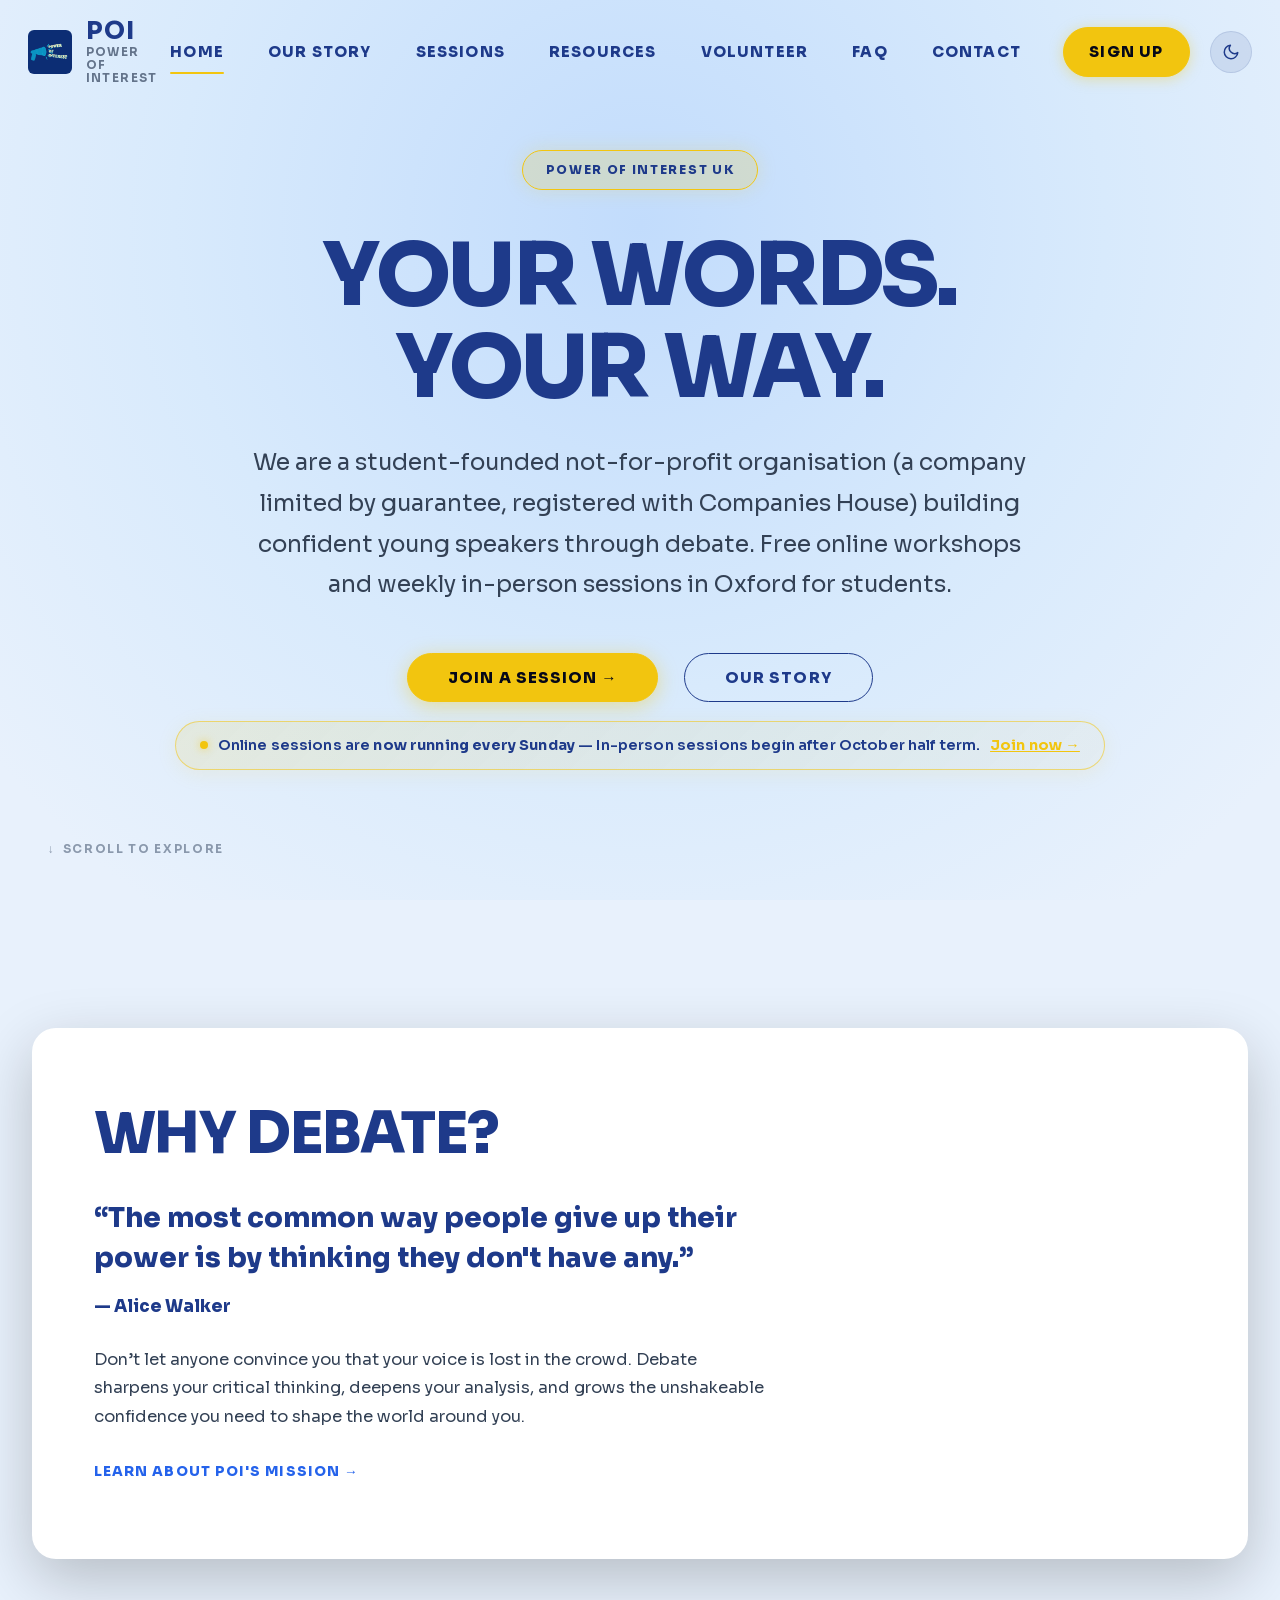
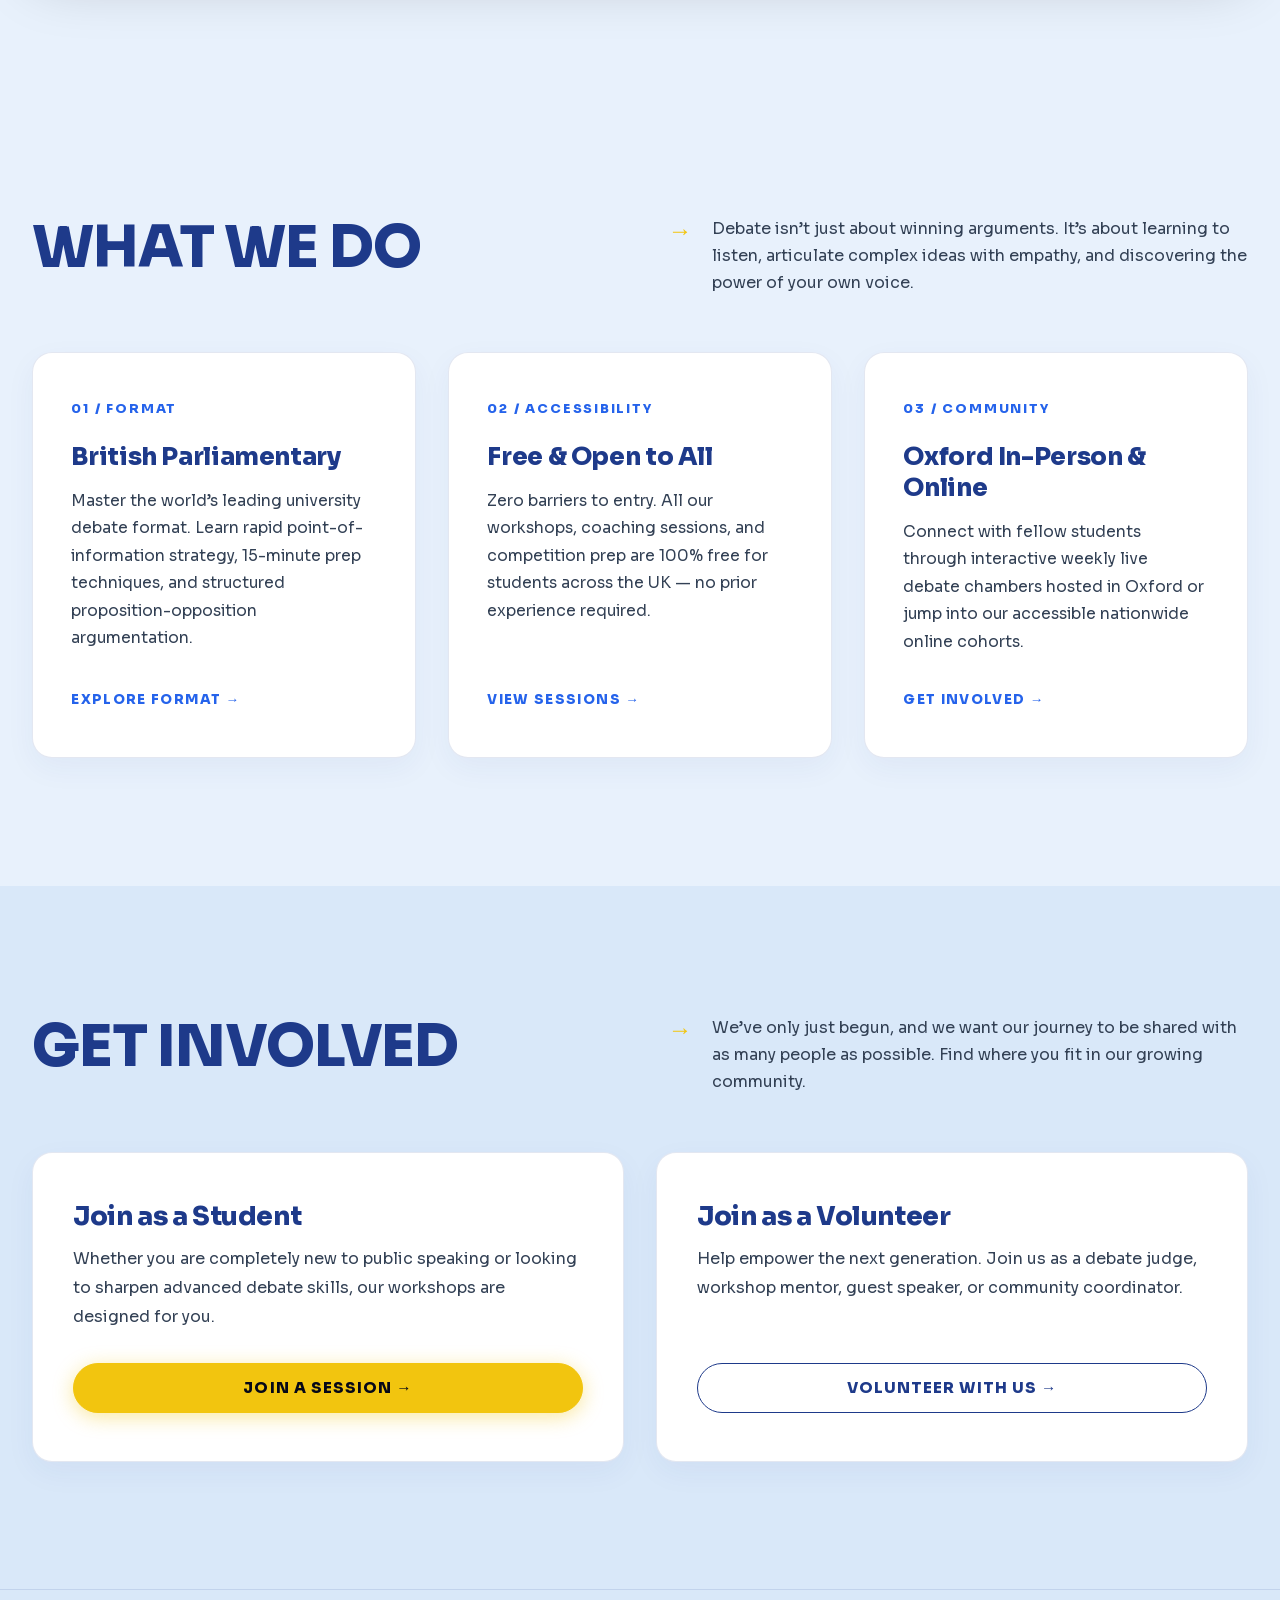
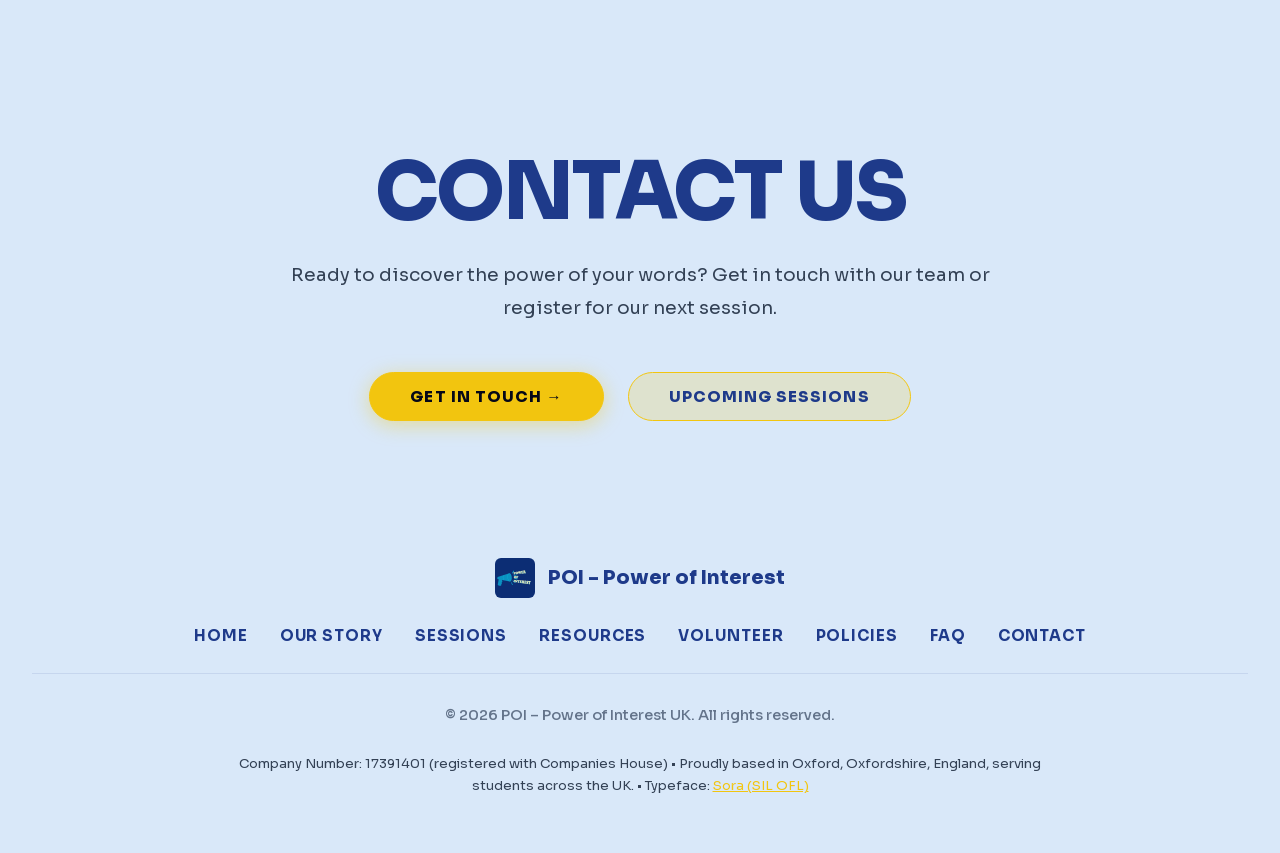
==== index.html @ b4406f90 "Polish resources page layout, add nav links across site, and remove emojis - Add 'Resources' link to" ====
<!DOCTYPE html>
<html lang="en">
<head>
  <meta charset="UTF-8" />
  <meta name="viewport" content="width=device-width, initial-scale=1.0" />
  <title>POI – Power of Interest UK | Free Debate &amp; Public Speaking for Students</title>
  <meta name="description" content="POI (Power of Interest) is a student-founded not-for-profit offering free debate workshops and weekly British Parliamentary sessions in Oxford for secondary school students across the UK." />
  <meta name="keywords" content="POI, POI UK, Power of Interest, Power of Interest UK, debate UK, youth debate, public speaking UK, Oxford debate, free debate classes, British Parliamentary debate, secondary school debate, student debate club, debate for teenagers, debate Oxford, public speaking for students, debate workshops UK, learn to debate, debate society, oracy skills, debate training, free public speaking, debating for young people" />
  <!-- Open Graph (Facebook, LinkedIn, WhatsApp) -->
  <meta property="og:type" content="website" />
  <meta property="og:site_name" content="POI – Power of Interest UK" />
  <meta property="og:title" content="POI – Free Debate &amp; Public Speaking for Students" />
  <meta property="og:description" content="Student-founded not-for-profit offering free debate workshops and weekly British Parliamentary sessions in Oxford. Open to all UK secondary school students." />
  <meta property="og:url" content="https://poi.org.uk/" />
  <meta property="og:image" content="https://poi.org.uk/logo.jpg" />
  <meta property="og:locale" content="en_GB" />
  <!-- Twitter Card -->
  <meta name="twitter:card" content="summary" />
  <meta name="twitter:title" content="POI – Free Debate &amp; Public Speaking for Students" />
  <meta name="twitter:description" content="Student-founded not-for-profit offering free debate workshops and weekly British Parliamentary sessions in Oxford for secondary school students." />
  <meta name="twitter:image" content="https://poi.org.uk/logo.jpg" />
  <!-- Geo-targeting for local SEO -->
  <meta name="geo.region" content="GB-OXF" />
  <meta name="geo.placename" content="Oxford" />
  <meta name="geo.position" content="51.7520;-1.2577" />
  <meta name="ICBM" content="51.7520, -1.2577" />
  <link rel="preconnect" href="https://fonts.googleapis.com" />
  <link rel="preconnect" href="https://fonts.gstatic.com" crossorigin />
  <link href="https://fonts.googleapis.com/css2?family=Sora:wght@300;400;500;600;700;800;900&amp;display=swap" rel="stylesheet" />
  <link rel="stylesheet" href="styles.css?v=2.1" />
  <link rel="icon" href="logo.jpg" type="image/jpeg" />
  <link rel="canonical" href="https://poi.org.uk/" />
  <!-- Structured Data: Organization -->
  <script type="application/ld+json">
  {
    "@context": "https://schema.org",
    "@type": "Organization",
    "name": "POI – Power of Interest UK",
    "alternateName": ["POI", "Power of Interest", "POI UK", "Power of Interest UK"],
    "url": "https://poi.org.uk",
    "logo": "https://poi.org.uk/logo.jpg",
    "description": "A student-founded not-for-profit organisation offering free debate and public speaking workshops for secondary school students across the UK, based in Oxford.",
    "foundingDate": "2025",
    "founders": [
      { "@type": "Person", "name": "Maria Fargher" },
      { "@type": "Person", "name": "Alison Zhao" }
    ],
    "address": {
      "@type": "PostalAddress",
      "addressLocality": "Oxford",
      "addressRegion": "Oxfordshire",
      "addressCountry": "GB"
    },
    "areaServed": {
      "@type": "Country",
      "name": "United Kingdom"
    },
    "contactPoint": {
      "@type": "ContactPoint",
      "email": "contact@poi.org.uk",
      "contactType": "customer service"
    },
    "sameAs": [
      "https://www.linkedin.com/company/poi-power-of-interest/",
      "https://www.instagram.com/power_of_interest"
    ]
  }
  </script>
  <!-- Structured Data: WebSite -->
  <script type="application/ld+json">
  {
    "@context": "https://schema.org",
    "@type": "WebSite",
    "name": "POI – Power of Interest UK",
    "url": "https://poi.org.uk"
  }
  </script>
  <!-- Structured Data: BreadcrumbList -->
  <script type="application/ld+json">
  {
    "@context": "https://schema.org",
    "@type": "BreadcrumbList",
    "itemListElement": [
      { "@type": "ListItem", "position": 1, "name": "Home", "item": "https://poi.org.uk/" }
    ]
  }
  </script>
</head>
<body>

  <!-- ===== HEADER ===== -->
  <header class="site-header">
    <div class="header-inner">
      <a href="index.html" class="header-brand">
        <img src="logo.jpg" alt="POI Logo" class="header-logo" />
        <div class="header-brand-text">
          <span class="brand-title">POI</span>
          <span class="brand-sub">Power of Interest</span>
        </div>
      </a>
      <nav class="nav" role="navigation" aria-label="Main navigation">
        <a href="index.html" class="active">Home</a>
        <a href="about.html">Our Story</a>
        <a href="sessions.html">Sessions</a>
        <a href="resources.html">Resources</a>
        <a href="volunteering.html">Volunteer</a>
        <a href="faq.html">FAQ</a>
        <a href="contact.html">Contact</a>
        <a href="sessions.html" class="nav-cta">Sign Up</a>
      </nav>
      <button class="hamburger" id="hamburger" aria-label="Toggle menu" aria-expanded="false">
        <span></span><span></span><span></span>
      </button>
    </div>
    <nav class="mobile-nav" id="mobile-nav" aria-label="Mobile navigation">
      <a href="index.html" class="active">Home</a>
      <a href="about.html">Our Story</a>
      <a href="sessions.html">Sessions</a>
      <a href="resources.html">Resources</a>
      <a href="volunteering.html">Volunteer</a>
      <a href="faq.html">FAQ</a>
      <a href="contact.html">Contact</a>
      <a href="sessions.html" class="btn btn-primary" style="margin-top: 1rem;">Sign Up &rarr;</a>
    </nav>
  </header>

  <!-- ===== HERO SECTION (Text-only Digital Panda Style) ===== -->
  <section class="hero">
    <div class="hero-content reveal">
      <span class="hero-tag">Power of Interest UK</span>
      <h1>Your Words.<br>Your Way.</h1>
      <p class="hero-subtitle">
        We are a student-founded not-for-profit organisation (a company limited by guarantee, registered with Companies House) building confident young speakers through debate. Free online workshops and weekly in-person sessions in Oxford for students.
      </p>
      <div class="hero-cta-row">
        <a href="sessions.html" class="btn btn-primary">Join a Session &rarr;</a>
        <a href="about.html" class="btn btn-outline">Our Story</a>
      </div>
      <!-- ===== ANNOUNCEMENT CALLOUT ===== -->
      <div class="hero-announcement">
        <span class="announcement-dot"></span>
        <span>Online sessions are <strong>now running every Sunday</strong> &mdash; In-person sessions begin after October half term.</span>
        <a href="sessions.html">Join now &rarr;</a>
      </div>
    </div>
    <div class="hero-scroll-hint">
      <span>&darr;</span> Scroll to explore
    </div>
  </section>

  <!-- ===== QUOTE / MISSION SECTION (Light Card on Dark BG) ===== -->
  <section class="section">
    <div class="container">
      <div class="card-light-container reveal">
        <div class="card-light-split">
          <h2>Why Debate?</h2>
          <div class="card-light-content">
            <div class="quote-highlight">
              &ldquo;The most common way people give up their power is by thinking they don't have any.&rdquo;
            </div>
            <div class="quote-author">
              &mdash; Alice Walker
            </div>
            <p>
              Don&rsquo;t let anyone convince you that your voice is lost in the crowd. Debate sharpens your critical thinking, deepens your analysis, and grows the unshakeable confidence you need to shape the world around you.
            </p>
            <a href="about.html" class="card-light-link">LEARN ABOUT POI'S MISSION &rarr;</a>
          </div>
        </div>
      </div>
    </div>
  </section>

  <!-- ===== WHAT WE DO SECTION (Services/Pillars) ===== -->
  <section class="section">
    <div class="container">
      <div class="section-header-split reveal">
        <h2>What We Do</h2>
        <div class="section-header-desc">
          <span class="arrow">&rarr;</span>
          <p>
            Debate isn’t just about winning arguments. It’s about learning to listen, articulate complex ideas with empathy, and discovering the power of your own voice.
          </p>
        </div>
      </div>

      <div class="services-grid">
        <!-- Pillar 1 -->
        <div class="service-card reveal reveal-delay-1">
          <div class="service-card-top">
            <span class="service-num">01 / FORMAT</span>
            <h3>British Parliamentary</h3>
            <p>
              Master the world’s leading university debate format. Learn rapid point-of-information strategy, 15-minute prep techniques, and structured proposition-opposition argumentation.
            </p>
          </div>
          <a href="faq.html#bp-debate" class="btn-link">EXPLORE FORMAT &rarr;</a>
        </div>

        <!-- Pillar 2 -->
        <div class="service-card reveal reveal-delay-2">
          <div class="service-card-top">
            <span class="service-num">02 / ACCESSIBILITY</span>
            <h3>Free &amp; Open to All</h3>
            <p>
              Zero barriers to entry. All our workshops, coaching sessions, and competition prep are 100% free for students across the UK &mdash; no prior experience required.
            </p>
          </div>
          <a href="sessions.html" class="btn-link">VIEW SESSIONS &rarr;</a>
        </div>

        <!-- Pillar 3 -->
        <div class="service-card reveal reveal-delay-3">
          <div class="service-card-top">
            <span class="service-num">03 / COMMUNITY</span>
            <h3>Oxford In-Person &amp; Online</h3>
            <p>
              Connect with fellow students through interactive weekly live debate chambers hosted in Oxford or jump into our accessible nationwide online cohorts.
            </p>
          </div>
          <a href="sessions.html" class="btn-link">GET INVOLVED &rarr;</a>
        </div>
      </div>
    </div>
  </section>

  <!-- ===== JOIN US / ACTION CARDS ===== -->
  <section class="section section--alt">
    <div class="container">
      <div class="section-header-split reveal">
        <h2>Get Involved</h2>
        <div class="section-header-desc">
          <span class="arrow">&rarr;</span>
          <p>
            We’ve only just begun, and we want our journey to be shared with as many people as possible. Find where you fit in our growing community.
          </p>
        </div>
      </div>

      <div class="join-section-grid">
        <div class="join-card reveal reveal-delay-1">
          <div>
            <h3>Join as a Student</h3>
            <p>
              Whether you are completely new to public speaking or looking to sharpen advanced debate skills, our workshops are designed for you.
            </p>
          </div>
          <a href="sessions.html" class="btn btn-primary">Join a Session &rarr;</a>
        </div>

        <div class="join-card reveal reveal-delay-2">
          <div>
            <h3>Join as a Volunteer</h3>
            <p>
              Help empower the next generation. Join us as a debate judge, workshop mentor, guest speaker, or community coordinator.
            </p>
          </div>
          <a href="volunteering.html" class="btn btn-outline">Volunteer With Us &rarr;</a>
        </div>
      </div>
    </div>
  </section>

  <!-- ===== FOOTER ===== -->
  <footer class="site-footer">
    <div class="container">
      <div class="footer-cta reveal">
        <h2>Contact Us</h2>
        <p>Ready to discover the power of your words? Get in touch with our team or register for our next session.</p>
        <div class="footer-cta-buttons">
          <a href="contact.html" class="btn btn-primary">Get In Touch &rarr;</a>
          <a href="sessions.html" class="btn btn-outline-yellow">Upcoming Sessions</a>
        </div>
      </div>

      <div class="footer-inner">
        <div class="footer-brand-row">
          <img src="logo.jpg" alt="POI Logo" class="footer-logo" />
          <span class="footer-brand-name">POI &ndash; Power of Interest</span>
        </div>
        <nav class="footer-links" aria-label="Footer navigation">
          <a href="index.html">Home</a>
          <a href="about.html">Our Story</a>
          <a href="sessions.html">Sessions</a>
          <a href="resources.html">Resources</a>
          <a href="volunteering.html">Volunteer</a>
          <a href="policies.html">Policies</a>
          <a href="faq.html">FAQ</a>
          <a href="contact.html">Contact</a>
        </nav>
        <p class="footer-copyright">&copy; 2026 POI &ndash; Power of Interest UK. All rights reserved.</p>
        <p class="footer-meta">Company Number: 17391401 (registered with Companies House) &bull; Proudly based in Oxford, Oxfordshire, England, serving students across the UK. &bull; Typeface: <a href="fonts/LICENSE-Sora.txt" target="_blank" style="color: inherit; text-decoration: underline;">Sora (SIL OFL)</a></p>
      </div>
    </div>
  </footer>

  <script src="main.js"></script>
</body>
</html>
---- styles.css ----
/* =====================================================
   POI – Power of Interest UK | Global Stylesheet
   Design System: Inspired by The Digital Panda (Modern, Sleek, Fluid Dark Experience)
   ===================================================== */

@import url('https://fonts.googleapis.com/css2?family=Sora:wght@300;400;500;600;700;800;900&display=swap');

/* Local Sora Font Face */
@font-face {
  font-family: 'Sora';
  src: url('fonts/Sora-Variable.woff2') format('woff2'),
       url('fonts/Sora-Variable.woff') format('woff'),
       url('fonts/Sora-Variable.ttf') format('truetype');
  font-weight: 100 900;
  font-style: normal;
  font-display: swap;
}

@font-face {
  font-family: 'Sora';
  src: url('fonts/Sora-VariableItalic.woff2') format('woff2'),
       url('fonts/Sora-VariableItalic.woff') format('woff'),
       url('fonts/Sora-VariableItalic.ttf') format('truetype');
  font-weight: 100 900;
  font-style: italic;
  font-display: swap;
}

/* ====================================================
   CSS VARIABLES & DESIGN TOKENS (Light & Dark Theme Engine)
   ==================================================== */
:root {
  /* LIGHT MODE (Default) */
  --bg-page:              #E8F1FC;
  --bg-spotlight:         #D0E3FA;
  --bg-card:              #FFFFFF;
  --bg-card-hover:        #F4F9FF;
  --section-alt:          #D9E8F9;
  --section-grey:         #CFE2F8;
  --header-bg-scrolled:   rgba(232, 241, 252, 0.95);
  --header-border:        rgba(30, 58, 138, 0.12);
  --footer-bg:            #D9E8F9;
  --footer-border:        rgba(30, 58, 138, 0.12);

  /* Brand Accent Colors */
  --yellow:               #F2C50F;
  --yellow-light:         #FDE047;
  --yellow-bg:            rgba(242, 197, 15, 0.18);
  --yellow-border:        rgba(242, 197, 15, 0.55);

  --blue-dark:            #1E3A8A;
  --blue-deep:            #172554;
  --blue:                 #1E40AF;
  --blue-mid:             #2563EB;
  --blue-light:           #3B82F6;
  --blue-bg:              rgba(30, 58, 138, 0.08);
  --blue-border:          rgba(30, 58, 138, 0.22);

  --cyan:                 #2563EB;
  --cyan-light:           #3B82F6;
  --cyan-bg:              rgba(37, 99, 235, 0.08);
  --cyan-border:          rgba(37, 99, 235, 0.25);

  --navy:                 #1E3A8A;
  --cream:                #EEF2FF;

  /* Typography Colors */
  --heading-color:        #1E3A8A;
  --text-white:           #1E3A8A;
  --text-slate:           #334155;
  --text-muted:           #64748B;
  --text-light:           #0F172A;

  /* Surfaces & Components */
  --card-border:          rgba(30, 58, 138, 0.12);
  --card-shadow:          0 10px 30px rgba(30, 58, 138, 0.05);
  --card-light-bg:        #D8EAFD;
  --card-light-border:    rgba(30, 58, 138, 0.15);
  --input-bg:             #FFFFFF;
  --input-border:         rgba(30, 58, 138, 0.18);
  --input-text:           #1E293B;
  --accordion-content-bg: #F0F6FE;
  --info-box-bg:          #EEF2FF;
  --info-box-border:      rgba(30, 58, 138, 0.15);
  --info-box-text:        #1E3A8A;
  --hero-grad-start:      #C2DCFC;
  --hero-grad-mid:        #D8EAFC;

  /* Hairline Borders & Shadows */
  --hairline:             rgba(30, 58, 138, 0.1);
  --hairline-hover:       rgba(242, 197, 15, 0.45);
  --shadow-sm:            0 4px 14px rgba(30, 58, 138, 0.05);
  --shadow:               0 10px 35px rgba(30, 58, 138, 0.07);
  --shadow-lg:            0 20px 50px rgba(30, 58, 138, 0.1);

  --radius-xs:            6px;
  --radius-sm:            10px;
  --radius:               16px;
  --radius-lg:            24px;
  --radius-full:          50px;

  --ease-fluid:           cubic-bezier(0.16, 1, 0.3, 1);
  --transition:           0.3s cubic-bezier(0.16, 1, 0.3, 1);
  --transition-slow:      0.6s cubic-bezier(0.16, 1, 0.3, 1);
  --max-w:                1280px;
}

/* AUTOMATIC OS DARK MODE */
@media (prefers-color-scheme: dark) {
  :root:not([data-theme="light"]) {
    --bg-page:              #060818;
    --bg-spotlight:         #0E1438;
    --bg-card:              #0D1230;
    --bg-card-hover:        #131942;
    --section-alt:          #080C22;
    --section-grey:         #0A0F2C;
    --header-bg-scrolled:   rgba(6, 8, 24, 0.92);
    --header-border:        rgba(255, 255, 255, 0.08);
    --footer-bg:            #040612;
    --footer-border:        rgba(255, 255, 255, 0.08);

    --yellow:               #F2C50F;
    --yellow-light:         #FDE047;
    --yellow-bg:            rgba(242, 197, 15, 0.15);
    --yellow-border:        rgba(242, 197, 15, 0.45);

    --blue-dark:            #93C5FD;
    --blue-deep:            #BFDBFE;
    --blue:                 #60A5FA;
    --blue-mid:             #38BDF8;
    --blue-light:           #93C5FD;
    --blue-bg:              rgba(96, 165, 250, 0.12);
    --blue-border:          rgba(96, 165, 250, 0.25);

    --cyan:                 #38BDF8;
    --cyan-light:           #7DD3FC;
    --cyan-bg:              rgba(56, 189, 248, 0.12);
    --cyan-border:          rgba(56, 189, 248, 0.3);

    --navy:                 #0A0D24;
    --cream:                #0D1230;

    --heading-color:        #FFFFFF;
    --text-white:           #FFFFFF;
    --text-slate:           #CBD5E1;
    --text-muted:           #94A3B8;
    --text-light:           #FFFFFF;

    --card-border:          rgba(255, 255, 255, 0.09);
    --card-shadow:          0 10px 35px rgba(0, 0, 0, 0.4);
    --card-light-bg:        #0D1230;
    --card-light-border:    rgba(242, 197, 15, 0.25);
    --input-bg:             #0A0E26;
    --input-border:         rgba(255, 255, 255, 0.15);
    --input-text:           #FFFFFF;
    --accordion-content-bg: #0A0E26;
    --info-box-bg:          #0A0E26;
    --info-box-border:      rgba(255, 255, 255, 0.1);
    --info-box-text:        #93C5FD;
    --hero-grad-start:      #0C133E;
    --hero-grad-mid:        #080C26;

    --hairline:             rgba(255, 255, 255, 0.08);
    --hairline-hover:       rgba(242, 197, 15, 0.45);
    --shadow-sm:            0 4px 14px rgba(0, 0, 0, 0.3);
    --shadow:               0 10px 35px rgba(0, 0, 0, 0.45);
    --shadow-lg:            0 20px 50px rgba(0, 0, 0, 0.6);
  }
}

/* EXPLICIT DATA-THEME ATTRIBUTES (For Manual Theme Toggle) */
[data-theme="dark"] {
  --bg-page:              #060818;
  --bg-spotlight:         #0E1438;
  --bg-card:              #0D1230;
  --bg-card-hover:        #131942;
  --section-alt:          #080C22;
  --section-grey:         #0A0F2C;
  --header-bg-scrolled:   rgba(6, 8, 24, 0.92);
  --header-border:        rgba(255, 255, 255, 0.08);
  --footer-bg:            #040612;
  --footer-border:        rgba(255, 255, 255, 0.08);

  --yellow:               #F2C50F;
  --yellow-light:         #FDE047;
  --yellow-bg:            rgba(242, 197, 15, 0.15);
  --yellow-border:        rgba(242, 197, 15, 0.45);

  --blue-dark:            #93C5FD;
  --blue-deep:            #BFDBFE;
  --blue:                 #60A5FA;
  --blue-mid:             #38BDF8;
  --blue-light:           #93C5FD;
  --blue-bg:              rgba(96, 165, 250, 0.12);
  --blue-border:          rgba(96, 165, 250, 0.25);

  --cyan:                 #38BDF8;
  --cyan-light:           #7DD3FC;
  --cyan-bg:              rgba(56, 189, 248, 0.12);
  --cyan-border:          rgba(56, 189, 248, 0.3);

  --navy:                 #0A0D24;
  --cream:                #0D1230;

  --heading-color:        #FFFFFF;
  --text-white:           #FFFFFF;
  --text-slate:           #CBD5E1;
  --text-muted:           #94A3B8;
  --text-light:           #FFFFFF;

  --card-border:          rgba(255, 255, 255, 0.09);
  --card-shadow:          0 10px 35px rgba(0, 0, 0, 0.4);
  --card-light-bg:        #0D1230;
  --card-light-border:    rgba(242, 197, 15, 0.25);
  --input-bg:             #0A0E26;
  --input-border:         rgba(255, 255, 255, 0.15);
  --input-text:           #FFFFFF;
  --accordion-content-bg: #0A0E26;
  --info-box-bg:          #0A0E26;
  --info-box-border:      rgba(255, 255, 255, 0.1);
  --info-box-text:        #93C5FD;
  --hero-grad-start:      #0C133E;
  --hero-grad-mid:        #080C26;

  --hairline:             rgba(255, 255, 255, 0.08);
  --hairline-hover:       rgba(242, 197, 15, 0.45);
  --shadow-sm:            0 4px 14px rgba(0, 0, 0, 0.3);
  --shadow:               0 10px 35px rgba(0, 0, 0, 0.45);
  --shadow-lg:            0 20px 50px rgba(0, 0, 0, 0.6);
}

/* ====================================================
   RESET & BASE STYLES
   ==================================================== */
*, *::before, *::after {
  box-sizing: border-box;
  margin: 0;
  padding: 0;
}

html {
  scroll-behavior: smooth;
  background-color: var(--bg-page);
  color-scheme: light dark;
}

body {
  font-family: 'Sora', sans-serif;
  color: var(--text-slate);
  background-color: var(--bg-page);
  font-size: 1.08rem;
  line-height: 1.8;
  -webkit-font-smoothing: antialiased;
  -moz-osx-font-smoothing: grayscale;
  overflow-x: hidden;
  selection-background-color: var(--yellow);
  transition: background-color 0.3s ease, color 0.3s ease;
}

::selection {
  background-color: var(--yellow);
  color: #060818;
}

img {
  max-width: 100%;
  height: auto;
  display: block;
}

a {
  color: inherit;
  text-decoration: none;
  transition: var(--transition);
}

ul, ol {
  list-style: none;
}

/* ====================================================
   TYPOGRAPHY (Larger, Bolder & Impactful)
   ==================================================== */
h1, h2, h3, h4, h5, h6 {
  font-family: 'Sora', sans-serif;
  color: var(--heading-color);
  line-height: 1.15;
  font-weight: 800;
  letter-spacing: -0.025em;
  transition: color 0.3s ease;
}

h1 { 
  font-size: clamp(3rem, 7.5vw, 5.5rem); 
  font-weight: 900; 
  text-transform: uppercase;
  letter-spacing: -0.03em;
}

h2 { 
  font-size: clamp(2.2rem, 4.5vw, 3.4rem); 
  font-weight: 900; 
  text-transform: uppercase;
  letter-spacing: -0.02em;
}

h3 { 
  font-size: clamp(1.45rem, 2.8vw, 2.1rem); 
  font-weight: 800; 
  letter-spacing: -0.015em;
}

h4 { 
  font-size: clamp(1.18rem, 2.2vw, 1.5rem); 
  font-weight: 700; 
}

p {
  font-size: 1.12rem;
  color: var(--text-slate);
  line-height: 1.85;
  transition: color 0.3s ease;
}

/* ====================================================
   LAYOUT & CONTAINERS (Spacious Spacing)
   ==================================================== */
.container {
  max-width: var(--max-w);
  margin: 0 auto;
  padding: 0 2rem;
  width: 100%;
}

.section {
  padding: 8rem 0;
  background-color: var(--bg-page);
  position: relative;
  transition: background-color 0.3s ease;
}

.section--alt {
  background-color: var(--section-alt);
}

.section--grey {
  background-color: var(--section-grey);
}

.section--dark {
  background-color: var(--bg-page);
  color: var(--text-light);
}

/* ====================================================
   BUTTONS (Digital Panda Pill Style - Larger & Punchy)
   ==================================================== */
.btn {
  display: inline-flex;
  align-items: center;
  justify-content: center;
  gap: 0.6rem;
  padding: 1rem 2.5rem;
  border-radius: var(--radius-full);
  font-family: 'Sora', sans-serif;
  font-weight: 800;
  font-size: 0.95rem;
  letter-spacing: 0.07em;
  text-transform: uppercase;
  cursor: pointer;
  transition: all 0.3s var(--ease-fluid);
  border: 1.5px solid transparent;
  text-align: center;
  line-height: 1;
}

.btn-primary {
  background: var(--yellow);
  color: #060818;
  border-color: var(--yellow);
  box-shadow: 0 4px 20px rgba(242, 197, 15, 0.4);
}

.btn-primary:hover {
  background: var(--yellow-light);
  border-color: var(--yellow-light);
  transform: translateY(-3px) scale(1.02);
  box-shadow: 0 10px 30px rgba(242, 197, 15, 0.55);
  color: #000000;
}

.btn-outline {
  background: transparent;
  border: 1.5px solid #1E3A8A;
  color: #1E3A8A;
}

.btn-outline:hover {
  background: #1E3A8A;
  border-color: #1E3A8A;
  color: #FFFFFF;
  transform: translateY(-3px) scale(1.02);
  box-shadow: 0 8px 24px rgba(30, 58, 138, 0.25);
}

.btn-cream {
  background: var(--yellow-bg);
  border: 1px solid var(--yellow-border);
  color: #1E3A8A;
}

.btn-link {
  display: inline-flex;
  align-items: center;
  gap: 0.45rem;
  color: #2563EB;
  font-weight: 800;
  font-size: 0.98rem;
  text-transform: uppercase;
  letter-spacing: 0.06em;
  transition: var(--transition);
}

.btn-link:hover {
  color: #1D4ED8;
  transform: translateX(5px);
}

.btn-disabled {
  opacity: 0.45;
  cursor: not-allowed !important;
  pointer-events: none;
}

/* ====================================================
   SCROLL REVEAL & SMOOTH SCROLL EFFECTS
   ==================================================== */
/* Top Reading Scroll Progress Bar */
.scroll-progress-bar {
  position: fixed;
  top: 0;
  left: 0;
  height: 3px;
  background: linear-gradient(90deg, #0B0BB5, #F2C50F, #FDE047);
  z-index: 10000;
  width: 0%;
  box-shadow: 0 0 12px rgba(242, 197, 15, 0.6);
  transition: width 0.1s ease-out;
  pointer-events: none;
}

/* Floating Back to Top Button */
.back-to-top {
  position: fixed;
  bottom: 2.2rem;
  right: 2.2rem;
  width: 48px;
  height: 48px;
  border-radius: 50%;
  background: #FFFFFF;
  border: 1.5px solid #0B0BB5;
  color: #0B0BB5;
  font-size: 1.25rem;
  font-weight: 700;
  display: flex;
  align-items: center;
  justify-content: center;
  cursor: pointer;
  opacity: 0;
  visibility: hidden;
  transform: translateY(18px) scale(0.9);
  transition: opacity 0.35s cubic-bezier(0.16, 1, 0.3, 1),
              transform 0.35s cubic-bezier(0.16, 1, 0.3, 1),
              background 0.25s ease,
              border-color 0.25s ease,
              box-shadow 0.25s ease;
  z-index: 990;
  box-shadow: 0 10px 30px rgba(11, 11, 181, 0.15);
}

.back-to-top.visible {
  opacity: 1;
  visibility: visible;
  transform: translateY(0) scale(1);
}

.back-to-top:hover {
  background: var(--yellow);
  color: #060818;
  border-color: var(--yellow);
  box-shadow: 0 0 24px rgba(242, 197, 15, 0.5);
  transform: translateY(-4px) scale(1.05);
}

.back-to-top:active {
  transform: translateY(-1px) scale(0.98);
}

.reveal {
  opacity: 0;
  transform: translateY(45px);
  transition: opacity 0.9s cubic-bezier(0.16, 1, 0.3, 1), transform 0.9s cubic-bezier(0.16, 1, 0.3, 1);
  will-change: opacity, transform;
}

.reveal.visible {
  opacity: 1 !important;
  transform: translateY(0) !important;
}

/* Staggered Grid Item Reveals */
.services-grid.visible .service-card:nth-child(1),
.join-section-grid.visible .join-card:nth-child(1) {
  transition-delay: 0.1s;
}

.services-grid.visible .service-card:nth-child(2),
.join-section-grid.visible .join-card:nth-child(2) {
  transition-delay: 0.22s;
}

.services-grid.visible .service-card:nth-child(3),
.join-section-grid.visible .join-card:nth-child(3) {
  transition-delay: 0.34s;
}

.reveal-delay-1 { transition-delay: 0.15s; }
.reveal-delay-2 { transition-delay: 0.3s; }
.reveal-delay-3 { transition-delay: 0.45s; }

/* ====================================================
   SITE HEADER & NAVIGATION (Seamless blend at top, glassmorphism on scroll)
   ==================================================== */
.site-header {
  position: fixed;
  top: 0;
  left: 0;
  right: 0;
  width: 100%;
  z-index: 1000;
  background: transparent;
  backdrop-filter: blur(0px);
  -webkit-backdrop-filter: blur(0px);
  border-bottom: 1px solid transparent;
  transition: background 0.35s ease, backdrop-filter 0.35s ease, border-color 0.35s ease, box-shadow 0.35s ease;
}

.site-header.scrolled {
  background: var(--header-bg-scrolled);
  backdrop-filter: blur(18px);
  -webkit-backdrop-filter: blur(18px);
  border-bottom: 1px solid var(--header-border);
  box-shadow: 0 4px 30px rgba(0, 0, 0, 0.08);
}

.header-inner {
  display: flex;
  align-items: center;
  justify-content: space-between;
  padding: 1.15rem 1.75rem;
  max-width: var(--max-w);
  margin: 0 auto;
  gap: 1.5rem;
}

.header-brand {
  display: flex;
  align-items: center;
  gap: 0.85rem;
  text-decoration: none;
}

.header-logo {
  width: 44px;
  height: 44px;
  object-fit: contain;
  border-radius: var(--radius-xs);
  transition: transform 0.3s ease;
}

.header-brand:hover .header-logo {
  transform: scale(1.05);
}

.header-brand-text {
  display: flex;
  flex-direction: column;
  line-height: 1.15;
}

.brand-title {
  font-family: 'Sora', sans-serif;
  font-weight: 900;
  font-size: 1.5rem;
  color: var(--heading-color);
  letter-spacing: 0.04em;
  transition: color 0.3s ease;
}

.brand-sub {
  font-size: 0.72rem;
  color: var(--text-muted);
  font-weight: 700;
  letter-spacing: 0.12em;
  text-transform: uppercase;
}

.nav {
  display: flex;
  align-items: center;
  gap: 0.75rem;
}

.nav a {
  padding: 0.55rem 1rem;
  font-weight: 800;
  font-size: 0.92rem;
  color: var(--heading-color);
  text-transform: uppercase;
  letter-spacing: 0.08em;
  transition: color 0.25s ease;
  white-space: nowrap;
  position: relative;
}

.nav a::after {
  content: '';
  position: absolute;
  bottom: 0px;
  left: 1rem;
  right: 1rem;
  height: 2.5px;
  background: var(--yellow);
  border-radius: 2px;
  transform: scaleX(0);
  transition: transform 0.3s var(--ease-fluid);
  transform-origin: center;
}

.nav a:hover {
  color: var(--blue-mid);
}

.nav a:hover::after {
  transform: scaleX(1);
}

.nav a.active {
  color: var(--heading-color);
}

.nav a.active::after {
  transform: scaleX(1);
}

.nav .nav-cta {
  background: var(--yellow);
  color: #060818;
  font-weight: 800;
  font-size: 0.92rem;
  border-radius: var(--radius-full);
  padding: 0.65rem 1.6rem;
  margin-left: 0.85rem;
  box-shadow: 0 2px 14px rgba(242, 197, 15, 0.35);
  border: 1.5px solid var(--yellow);
}

.nav .nav-cta::after {
  display: none !important;
}

.nav .nav-cta:hover {
  background: var(--yellow-light);
  border-color: var(--yellow-light);
  color: #000000;
  transform: translateY(-2px);
  box-shadow: 0 6px 20px rgba(242, 197, 15, 0.5);
}

/* Hamburger Menu */
.hamburger {
  display: none;
  flex-direction: column;
  gap: 5px;
  cursor: pointer;
  background: none;
  border: none;
  padding: 0.5rem;
}

.hamburger span {
  display: block;
  width: 26px;
  height: 3px;
  background: var(--heading-color);
  border-radius: 3px;
  transition: var(--transition);
}

.hamburger.open span:nth-child(1) { transform: translateY(8px) rotate(45deg); }
.hamburger.open span:nth-child(2) { opacity: 0; }
.hamburger.open span:nth-child(3) { transform: translateY(-8px) rotate(-45deg); }

.mobile-nav {
  display: none;
  flex-direction: column;
  background: var(--bg-page);
  padding: 1.5rem 1.75rem 2rem;
  border-bottom: 1px solid var(--header-border);
}

.mobile-nav.open { display: flex; }

.mobile-nav a {
  padding: 0.9rem 0;
  border-bottom: 1px solid var(--hairline);
  color: var(--heading-color);
  font-weight: 700;
  font-size: 0.95rem;
  text-transform: uppercase;
  letter-spacing: 0.06em;
}

.mobile-nav a:last-child { border-bottom: none; }
.mobile-nav a:hover,
.mobile-nav a.active { color: var(--blue-mid); }

/* ====================================================
   HERO SECTION (Full Viewport Height & Ambient Spotlight)
   ==================================================== */
.hero {
  position: relative;
  min-height: 100vh;
  display: flex;
  align-items: center;
  justify-content: center;
  background: radial-gradient(circle at 50% 25%, var(--hero-grad-start) 0%, var(--hero-grad-mid) 50%, var(--bg-page) 90%);
  padding: 7rem 1.75rem 4.5rem;
  text-align: center;
  overflow: hidden;
  box-sizing: border-box;
  transition: background 0.3s ease;
}

.hero-content {
  position: relative;
  z-index: 2;
  max-width: 960px;
  margin: 0 auto;
  display: flex;
  flex-direction: column;
  align-items: center;
}

.hero-tag {
  display: inline-block;
  background: var(--yellow-bg);
  border: 1.5px solid var(--yellow);
  color: var(--heading-color);
  font-family: 'Sora', sans-serif;
  font-size: 0.75rem;
  font-weight: 800;
  text-transform: uppercase;
  letter-spacing: 0.14em;
  padding: 0.5rem 1.4rem;
  border-radius: var(--radius-full);
  margin-bottom: 2.5rem;
  box-shadow: 0 0 20px rgba(242, 197, 15, 0.18);
}

.hero h1 {
  font-size: clamp(3.2rem, 8vw, 5.5rem);
  color: var(--heading-color);
  font-weight: 900;
  letter-spacing: -0.03em;
  text-transform: uppercase;
  margin-bottom: 1.75rem;
  line-height: 1.05;
}

.hero-subtitle {
  font-size: clamp(1.15rem, 2.5vw, 1.45rem);
  color: var(--text-slate);
  max-width: 780px;
  margin: 0 auto 3rem;
  line-height: 1.75;
  font-weight: 400;
}

.hero-cta-row {
  display: flex;
  align-items: center;
  justify-content: center;
  gap: 1.6rem;
  flex-wrap: wrap;
}

.hero-scroll-hint {
  position: absolute;
  bottom: 2.5rem;
  left: 3rem;
  color: var(--text-muted);
  font-size: 0.74rem;
  font-weight: 700;
  text-transform: uppercase;
  letter-spacing: 0.14em;
  display: flex;
  align-items: center;
  gap: 0.45rem;
  opacity: 0.7;
}

/* ====================================================
   PAGE HEADER (Inner Pages - Subtle Ambient Spotlight)
   ==================================================== */
.page-header {
  padding: 8.5rem 2rem 4.5rem;
  text-align: center;
  background: radial-gradient(circle at 50% 10%, var(--hero-grad-start) 0%, var(--hero-grad-mid) 50%, var(--bg-page) 100%);
  position: relative;
  border-bottom: 1px solid var(--header-border);
  transition: background 0.3s ease;
}

.page-header h1 {
  font-size: clamp(2.6rem, 5.5vw, 4.2rem);
  color: var(--heading-color);
  margin-bottom: 1rem;
  font-weight: 900;
  text-transform: uppercase;
  letter-spacing: -0.02em;
}

.page-header p {
  font-size: clamp(1.08rem, 2vw, 1.25rem);
  color: var(--text-slate);
  max-width: 720px;
  margin: 0 auto;
  line-height: 1.8;
}

/* ====================================================
   SECTION HEADERS (Split Digital Panda Pattern)
   ==================================================== */
.section-header-split {
  display: flex;
  justify-content: space-between;
  align-items: flex-start;
  gap: 3.5rem;
  margin-bottom: 3.5rem;
  flex-wrap: wrap;
}

.section-header-split h2 {
  font-size: clamp(2.4rem, 5vw, 3.6rem);
  color: var(--heading-color);
  font-weight: 900;
  letter-spacing: -0.02em;
  text-transform: uppercase;
  flex-shrink: 0;
  max-width: 480px;
}

.section-header-desc {
  display: flex;
  align-items: flex-start;
  gap: 1.25rem;
  max-width: 580px;
}

.section-header-desc .arrow {
  color: var(--yellow);
  font-size: 1.5rem;
  line-height: 1.4;
  font-weight: 800;
  flex-shrink: 0;
}

.section-header-desc p {
  font-size: 1rem;
  color: var(--text-slate);
  line-height: 1.7;
}

/* ====================================================
   SERVICES GRID & CARDS (Exact Screenshot Replication)
   ==================================================== */
.services-grid {
  display: grid;
  grid-template-columns: repeat(auto-fit, minmax(320px, 1fr));
  gap: 2rem;
  align-items: stretch;
}

.service-card {
  background: var(--bg-card);
  border: 1.5px solid var(--card-border);
  border-radius: 20px;
  padding: 2.8rem 2.4rem;
  box-shadow: var(--card-shadow);
  display: flex;
  flex-direction: column;
  justify-content: space-between;
  transition: all 0.3s var(--ease-fluid);
  position: relative;
}

.service-card:hover {
  border-color: var(--yellow);
  transform: translateY(-6px);
  box-shadow: 0 16px 45px rgba(0, 0, 0, 0.15), 0 0 20px rgba(242, 197, 15, 0.25);
}

.service-card-top {
  margin-bottom: 2rem;
}

.service-num {
  display: block;
  font-family: 'Sora', sans-serif;
  font-size: 0.8rem;
  font-weight: 800;
  color: var(--blue-mid);
  text-transform: uppercase;
  letter-spacing: 0.14em;
  margin-bottom: 1.25rem;
}

.service-card h3 {
  font-size: 1.55rem;
  font-weight: 800;
  color: var(--heading-color);
  margin-bottom: 1rem;
  line-height: 1.25;
}

.service-card p {
  color: var(--text-slate);
  font-size: 0.98rem;
  line-height: 1.75;
}

.btn-link {
  display: inline-flex;
  align-items: center;
  gap: 0.45rem;
  color: var(--blue-mid);
  font-weight: 800;
  font-size: 0.84rem;
  text-transform: uppercase;
  letter-spacing: 0.1em;
  transition: var(--transition);
}

.btn-link:hover {
  color: var(--blue-light);
  transform: translateX(4px);
}

/* ====================================================
   CARD LIGHT CONTAINER (Always Crisp White Highlight Card - Screenshot 4)
   ==================================================== */
.card-light-container {
  background: #FFFFFF !important;
  border-radius: 24px;
  padding: 4.5rem 3.8rem;
  box-shadow: 0 20px 60px rgba(0, 0, 0, 0.22), 0 0 35px rgba(255, 255, 255, 0.08);
  border: 1.5px solid rgba(255, 255, 255, 0.4);
  color: #1E3A8A !important;
}

.card-light-split {
  display: flex;
  flex-direction: column;
  gap: 2rem;
}

.card-light-split h2 {
  font-size: clamp(2.4rem, 5vw, 3.6rem);
  color: #1E3A8A !important;
  font-weight: 900;
  letter-spacing: -0.025em;
  text-transform: uppercase;
}

.card-light-content {
  max-width: 680px;
}

.card-light-content .quote-highlight {
  font-family: 'Sora', sans-serif;
  font-size: clamp(1.3rem, 2.5vw, 1.7rem);
  font-weight: 800;
  color: #1E3A8A !important;
  line-height: 1.45;
  margin-bottom: 0.85rem;
}

.card-light-content .quote-author {
  font-family: 'Sora', sans-serif;
  font-weight: 800 !important;
  color: #1E3A8A !important;
  font-size: 1.05rem !important;
  margin-top: 0;
  margin-bottom: 1.5rem;
  display: block;
}

.card-light-content p {
  color: #334155 !important;
  font-size: 1.02rem;
  line-height: 1.75;
}

.card-light-link {
  display: inline-flex;
  align-items: center;
  gap: 0.45rem;
  color: #2563EB !important;
  font-weight: 800;
  font-size: 0.85rem;
  text-transform: uppercase;
  letter-spacing: 0.08em;
  margin-top: 1.75rem;
  transition: var(--transition);
}

.card-light-link:hover {
  color: #1D4ED8 !important;
  transform: translateX(5px);
}

/* ====================================================
   JOIN SECTION & JOIN CARDS (Get Involved)
   ==================================================== */
.join-section-grid {
  display: grid;
  grid-template-columns: repeat(auto-fit, minmax(320px, 1fr));
  gap: 2rem;
  align-items: stretch;
}

.join-card {
  background: var(--bg-card);
  border: 1.5px solid var(--card-border);
  border-radius: 20px;
  padding: 3rem 2.5rem;
  box-shadow: var(--card-shadow);
  display: flex;
  flex-direction: column;
  justify-content: space-between;
  gap: 2rem;
  transition: all 0.3s var(--ease-fluid);
}

.join-card:hover {
  border-color: var(--yellow);
  transform: translateY(-6px);
  box-shadow: 0 16px 45px rgba(0, 0, 0, 0.15), 0 0 20px rgba(242, 197, 15, 0.25);
}

.join-card h3 {
  font-size: 1.65rem;
  color: var(--heading-color);
  margin-bottom: 0.85rem;
}

.join-card p {
  color: var(--text-slate);
  font-size: 1rem;
  line-height: 1.8;
}

/* ====================================================
   ACCORDION COMPONENT (FAQ & Policies)
   ==================================================== */
.accordion {
  display: flex;
  flex-direction: column;
  gap: 1.6rem;
}

.accordion-item {
  background: var(--bg-card);
  border: 1.5px solid var(--card-border);
  border-radius: 20px;
  overflow: hidden;
  box-shadow: var(--card-shadow);
  transition: all 0.3s var(--ease-fluid);
}

.accordion-item:hover {
  border-color: var(--yellow);
  transform: translateY(-2px);
}

.accordion-trigger {
  width: 100%;
  text-align: left;
  background: transparent;
  border: none;
  padding: 1.8rem 2.4rem;
  font-family: 'Sora', sans-serif;
  font-weight: 700;
  font-size: 1.18rem;
  color: var(--heading-color);
  cursor: pointer;
  display: flex;
  align-items: center;
  justify-content: space-between;
  gap: 1.5rem;
  transition: var(--transition);
}

.accordion-trigger:hover {
  color: var(--blue-mid);
}

.accordion-item.active .accordion-trigger {
  background: var(--hairline);
  color: var(--heading-color);
  border-bottom: 1px solid var(--card-border);
}

.accordion-icon {
  width: 24px;
  height: 24px;
  position: relative;
  flex-shrink: 0;
}

.accordion-icon::before,
.accordion-icon::after {
  content: '';
  position: absolute;
  background: var(--yellow);
  border-radius: 2px;
  transition: transform 0.3s ease;
}

.accordion-icon::before {
  top: 11px;
  left: 3px;
  width: 18px;
  height: 2.5px;
}

.accordion-icon::after {
  top: 3px;
  left: 11px;
  width: 2.5px;
  height: 18px;
}

.accordion-item.active .accordion-icon::after {
  transform: rotate(90deg);
  opacity: 0;
}

.accordion-content {
  max-height: 0;
  overflow: hidden;
  transition: max-height 0.35s var(--ease-fluid);
  background: var(--accordion-content-bg);
}

.accordion-body {
  padding: 2rem 2.4rem 2.5rem;
  color: var(--text-slate);
  font-size: 1.05rem;
  line-height: 1.85;
}

.accordion-body p {
  color: var(--text-slate);
  margin-bottom: 0.85rem;
}

.accordion-body p:last-child {
  margin-bottom: 0;
}

.policy-download-link {
  display: inline-flex;
  align-items: center;
  gap: 0.55rem;
  margin-top: 1.2rem;
  padding: 0.65rem 1.4rem;
  background: var(--blue);
  color: #fff !important;
  font-weight: 700;
  font-size: 0.85rem;
  text-transform: uppercase;
  letter-spacing: 0.06em;
  border-radius: 8px;
  transition: background 0.25s ease, transform 0.2s ease, box-shadow 0.25s ease;
  text-decoration: none;
  box-shadow: 0 2px 8px rgba(37, 99, 235, 0.25);
}

.policy-download-link:hover {
  background: #1D4ED8;
  transform: translateY(-2px);
  box-shadow: 0 6px 18px rgba(37, 99, 235, 0.35);
}

.policy-download-link svg {
  width: 16px;
  height: 16px;
  flex-shrink: 0;
}

/* ====================================================
   CONTACT PAGE STYLES (Exact Screenshot Replication)
   ==================================================== */
.contact-grid {
  display: grid;
  grid-template-columns: 1fr 1.35fr;
  gap: 2.5rem;
  align-items: start;
}

.contact-info-card,
.contact-form-card {
  background: var(--bg-card);
  border: 1.5px solid var(--card-border);
  border-radius: 24px;
  padding: 3.5rem 3rem;
  box-shadow: var(--card-shadow);
}

.contact-info-card h3,
.contact-form-card h3 {
  color: var(--heading-color);
}

.contact-detail {
  display: flex;
  align-items: flex-start;
  gap: 1.4rem;
  margin-bottom: 2.2rem;
}

.contact-detail-icon {
  width: 28px;
  height: 28px;
  color: var(--yellow);
  stroke: var(--yellow);
  flex-shrink: 0;
  margin-top: 0.2rem;
}

.contact-socials-row {
  display: flex;
  gap: 1rem;
}

.contact-social-btn {
  width: 48px;
  height: 48px;
  border-radius: 50%;
  background: var(--hairline);
  border: 1px solid var(--card-border);
  display: flex;
  align-items: center;
  justify-content: center;
  color: var(--heading-color);
  transition: var(--transition);
}

.contact-social-btn:hover {
  background: var(--yellow);
  color: #060818;
  border-color: var(--yellow);
  transform: translateY(-3px);
  box-shadow: 0 4px 14px rgba(242, 197, 15, 0.4);
}

/* Form Styles */
.form-grid {
  display: grid;
  grid-template-columns: 1fr 1fr;
  gap: 1.5rem;
}

.form-group {
  display: flex;
  flex-direction: column;
  gap: 0.45rem;
  margin-bottom: 1.25rem;
}

.form-group.full {
  grid-column: 1 / -1;
}

.form-label {
  font-size: 0.78rem;
  font-weight: 800;
  text-transform: uppercase;
  letter-spacing: 0.1em;
  color: var(--heading-color);
  margin-bottom: 0.4rem;
}

.form-input,
.form-select,
.form-textarea {
  padding: 1.05rem 1.25rem;
  border: 1.5px solid var(--input-border);
  border-radius: 10px;
  font-family: 'Sora', sans-serif;
  font-size: 0.98rem;
  color: var(--input-text);
  background: var(--input-bg);
  transition: var(--transition);
  width: 100%;
}

.form-input::placeholder,
.form-textarea::placeholder {
  color: var(--text-muted);
  opacity: 1;
}

.form-input:focus,
.form-select:focus,
.form-textarea:focus {
  outline: none;
  border-color: var(--yellow);
  box-shadow: 0 0 0 3.5px rgba(242, 197, 15, 0.25);
  background: var(--input-bg);
}

.form-select {
  appearance: none;
  background-image: url("data:image/svg+xml,%3Csvg xmlns='http://www.w3.org/2000/svg' width='16' height='16' viewBox='0 0 24 24' fill='none' stroke='%232563EB' stroke-width='2' stroke-linecap='round' stroke-linejoin='round'%3E%3Cpolyline points='6 9 12 15 18 9'%3E%3C/polyline%3E%3C/svg%3E");
  background-repeat: no-repeat;
  background-position: right 1.2rem center;
  background-size: 16px;
  cursor: pointer;
}

.form-select option {
  background-color: var(--input-bg);
  color: var(--input-text);
}

.form-textarea {
  resize: vertical;
  min-height: 150px;
}

/* ====================================================
   FOOTER & CONTACT US (Exact Screenshot Replication)
   ==================================================== */
.site-footer {
  background: var(--footer-bg);
  color: var(--text-slate);
  border-top: 1px solid var(--footer-border);
  padding: 4rem 0 3.5rem;
  transition: background 0.3s ease;
}

.footer-cta {
  background: transparent;
  border: none;
  padding: 6rem 1.5rem 6.5rem;
  text-align: center;
  margin-bottom: 2rem;
  box-shadow: none;
}

.footer-cta h2 {
  font-size: clamp(3rem, 7vw, 5rem);
  font-weight: 900;
  color: var(--heading-color);
  text-transform: uppercase;
  letter-spacing: -0.03em;
  margin-bottom: 1.5rem;
  line-height: 1.05;
}

.footer-cta p {
  max-width: 700px;
  margin: 0 auto 3rem;
  color: var(--text-slate);
  font-size: 1.15rem;
  line-height: 1.8;
}

.footer-cta-buttons {
  display: flex;
  justify-content: center;
  gap: 1.5rem;
  flex-wrap: wrap;
}

.btn-outline-yellow {
  background: var(--yellow-bg);
  border: 1.5px solid var(--yellow);
  color: var(--heading-color);
  backdrop-filter: blur(8px);
}

.btn-outline-yellow:hover {
  background: var(--yellow);
  color: #060818;
  transform: translateY(-3px) scale(1.02);
  box-shadow: 0 8px 24px rgba(242, 197, 15, 0.4);
}

.footer-inner {
  display: flex;
  flex-direction: column;
  align-items: center;
  gap: 1.5rem;
  text-align: center;
}

.footer-brand-row {
  display: flex;
  align-items: center;
  gap: 0.85rem;
}

.footer-logo {
  width: 40px;
  height: 40px;
  object-fit: contain;
  border-radius: var(--radius-xs);
}

.footer-brand-name {
  font-family: 'Sora', sans-serif;
  font-weight: 800;
  font-size: 1.2rem;
  color: var(--heading-color);
}

.footer-links {
  display: flex;
  align-items: center;
  gap: 2rem;
  flex-wrap: wrap;
  justify-content: center;
}

.footer-links a {
  color: var(--heading-color);
  font-size: 0.95rem;
  font-weight: 700;
  text-transform: uppercase;
  letter-spacing: 0.06em;
}

.footer-links a:hover {
  color: var(--blue-mid);
}

/* ====================================================
   THEME TOGGLE BUTTON (Light / Dark Mode Switcher)
   ==================================================== */
.theme-toggle-btn {
  display: inline-flex;
  align-items: center;
  justify-content: center;
  width: 42px;
  height: 42px;
  border-radius: 50%;
  background: var(--hairline);
  border: 1.5px solid var(--card-border);
  color: var(--heading-color);
  cursor: pointer;
  font-size: 1.15rem;
  transition: all 0.3s var(--ease-fluid);
  padding: 0;
  margin-left: 0.5rem;
}

.theme-toggle-btn:hover {
  background: var(--yellow);
  color: #060818;
  border-color: var(--yellow);
  transform: scale(1.08) rotate(15deg);
  box-shadow: 0 4px 15px rgba(242, 197, 15, 0.4);
}

.theme-toggle-mobile {
  display: flex;
  align-items: center;
  justify-content: space-between;
  padding: 0.9rem 0;
  color: var(--heading-color);
  font-weight: 700;
  font-size: 0.95rem;
  text-transform: uppercase;
  letter-spacing: 0.06em;
  border-bottom: 1px solid var(--hairline);
  cursor: pointer;
  background: none;
  border-left: none;
  border-right: none;
  border-top: none;
  width: 100%;
  text-align: left;
}

.footer-copyright {
  color: #64748B;
  font-size: 0.92rem;
  font-weight: 500;
  padding-top: 1.75rem;
  border-top: 1px solid var(--hairline);
  width: 100%;
}

.footer-meta {
  font-size: 0.82rem;
  color: var(--text-slate);
  max-width: 850px;
  line-height: 1.65;
}

.footer-meta a {
  color: var(--yellow) !important;
  text-decoration: underline;
}

.policy-font-license {
  margin-top: 1.5rem;
  padding-top: 1.25rem;
  border-top: 1px solid rgba(255, 255, 255, 0.08);
  font-size: 0.72rem;
  line-height: 1.6;
  color: #64748b;
  max-width: 900px;
}

.policy-font-license h4 {
  font-size: 0.75rem;
  font-weight: 700;
  text-transform: uppercase;
  letter-spacing: 0.05em;
  color: #94a3b8;
  margin-bottom: 0.4rem;
}

.policy-font-license p {
  margin-bottom: 0.4rem;
}

.policy-font-license a {
  color: #94a3b8 !important;
  text-decoration: underline;
}

/* ====================================================
   MOBILE & RESPONSIVE REFINEMENTS
   ==================================================== */
@media (max-width: 900px) {
  .contact-grid {
    grid-template-columns: 1fr;
    gap: 2.5rem;
  }

  .card-light-split,
  .section-header-split {
    flex-direction: column;
    gap: 1.5rem;
  }

  .section-header-split h2 {
    max-width: 100%;
  }

  .section-header-desc {
    max-width: 100%;
  }
}

@media (max-width: 768px) {
  .nav { display: none; }
  .hamburger { display: flex; }
  
  .container { padding: 0 1.25rem; }
  .section { padding: 5rem 0; }
  
  .page-header { 
    padding: 6.5rem 1.25rem 3.5rem; 
  }
  
  .hero {
    padding: 6.5rem 1.25rem 4rem;
    min-height: 100vh;
  }

  .hero-tag {
    font-size: 0.72rem;
    padding: 0.4rem 1.1rem;
    margin-bottom: 1.5rem;
  }

  .hero-subtitle {
    font-size: 1.05rem;
    line-height: 1.65;
    margin-bottom: 2rem;
  }

  .hero-scroll-hint {
    display: none;
  }

  .services-grid,
  .join-section-grid {
    grid-template-columns: 1fr;
    gap: 1.5rem;
  }

  .service-card,
  .join-card {
    padding: 2.2rem 1.6rem;
    border-radius: 18px;
  }

  .card-light-container {
    padding: 2.4rem 1.6rem;
    border-radius: 18px;
  }

  .card-light-split {
    gap: 1.25rem;
  }

  .card-light-split h2 {
    font-size: clamp(1.8rem, 8vw, 2.4rem);
    margin-bottom: 0;
  }

  .card-light-content .quote-highlight {
    font-size: 1.18rem !important;
    line-height: 1.4 !important;
    margin-bottom: 0.3rem !important;
  }

  .card-light-content .quote-author {
    font-size: 0.92rem !important;
    margin-top: 0.25rem !important;
    margin-bottom: 1.1rem !important;
  }

  .contact-info-card,
  .contact-form-card {
    padding: 2.5rem 1.6rem;
    border-radius: 18px;
  }

  .form-grid { 
    grid-template-columns: 1fr; 
    gap: 1rem;
  }

  .accordion-trigger {
    padding: 1.25rem 1.4rem;
    font-size: 1.02rem;
  }

  .accordion-body {
    padding: 1.25rem 1.4rem 1.5rem;
  }

  .footer-cta {
    padding: 4rem 1.25rem 3rem;
  }

  .footer-links {
    gap: 0.75rem 1.25rem;
  }
}

@media (max-width: 480px) {
  .hero h1 {
    font-size: clamp(2.4rem, 11vw, 3.2rem);
  }

  .section-header-split h2 {
    font-size: clamp(1.8rem, 8vw, 2.4rem);
  }

  .hero-cta-row,
  .footer-cta-buttons {
    flex-direction: column;
    width: 100%;
    gap: 1rem;
  }

  .btn {
    width: 100%;
    padding: 0.95rem 1.5rem;
  }

  .header-inner {
    padding: 0.85rem 1.25rem;
  }

  .brand-title {
    font-size: 1.25rem;
  }

  .service-card h3,
  .join-card h3 {
    font-size: 1.4rem;
  }
}

/* ====================================================
   HERO ANNOUNCEMENT CALLOUT
   ==================================================== */
.hero-announcement {
  display: inline-flex;
  align-items: center;
  gap: 0.6rem;
  flex-wrap: wrap;
  justify-content: center;
  background: linear-gradient(135deg, rgba(242, 197, 15, 0.12) 0%, rgba(242, 197, 15, 0.04) 100%);
  border: 1.5px solid var(--yellow-border);
  border-radius: var(--radius-full);
  padding: 0.65rem 1.5rem;
  font-size: 0.9rem;
  font-weight: 600;
  color: var(--heading-color);
  letter-spacing: 0.01em;
  margin-top: 1.2rem;
  margin-bottom: 1.2rem;
  animation: announcementFadeIn 0.8s var(--ease-fluid) 0.3s both;
  box-shadow: 0 4px 20px rgba(242, 197, 15, 0.1);
}

.hero-announcement a {
  color: var(--yellow);
  text-decoration: underline;
  font-weight: 700;
  transition: color var(--transition);
  white-space: nowrap;
}

.hero-announcement a:hover {
  color: var(--yellow-light);
}

.hero-announcement .announcement-dot {
  display: inline-block;
  width: 8px;
  height: 8px;
  background: var(--yellow);
  border-radius: 50%;
  flex-shrink: 0;
  animation: announcementPulse 1.8s ease-in-out infinite;
  box-shadow: 0 0 8px rgba(242, 197, 15, 0.6);
}

@keyframes announcementPulse {
  0%, 100% { opacity: 1; box-shadow: 0 0 8px rgba(242, 197, 15, 0.6); }
  50% { opacity: 0.5; box-shadow: 0 0 16px rgba(242, 197, 15, 0.9); }
}

@keyframes announcementFadeIn {
  from { transform: translateY(10px); opacity: 0; }
  to { transform: translateY(0); opacity: 1; }
}

@media (max-width: 600px) {
  .hero-announcement {
    font-size: 0.8rem;
    padding: 0.55rem 1.1rem;
    border-radius: var(--radius);
    gap: 0.45rem;
  }
}

/* ====================================================
   PASSWORD GATE & RESOURCES PAGE
   ==================================================== */

/* Gate Section — in-page card layout */
.pw-gate-section {
  display: flex;
  align-items: center;
  justify-content: center;
  min-height: calc(100vh - 260px);
  padding: 4.5rem 1.5rem;
  background: var(--bg-page);
  transition: opacity 0.4s ease, transform 0.4s ease;
}

.pw-gate-content {
  text-align: center;
  max-width: 500px;
  width: 100%;
  background: var(--bg-card);
  border: 1.5px solid var(--card-border);
  border-radius: 28px;
  padding: 3.5rem 2.8rem;
  box-shadow: var(--shadow-lg), 0 0 60px rgba(242, 197, 15, 0.08);
}

.pw-gate-icon {
  display: inline-flex;
  align-items: center;
  justify-content: center;
  width: 68px;
  height: 68px;
  border-radius: 50%;
  background: var(--yellow-bg);
  border: 1.5px solid var(--yellow-border);
  margin-bottom: 1.5rem;
  box-shadow: 0 0 24px rgba(242, 197, 15, 0.18);
}

.pw-gate-content h2 {
  font-size: clamp(1.8rem, 4vw, 2.4rem);
  color: var(--heading-color);
  font-weight: 900;
  text-transform: uppercase;
  letter-spacing: -0.02em;
  margin-bottom: 0.75rem;
}

.pw-gate-content > p {
  font-size: 0.98rem;
  color: var(--text-slate);
  line-height: 1.7;
  margin-bottom: 2rem;
}

.pw-gate-form {
  display: flex;
  flex-direction: column;
  gap: 1rem;
}

.pw-input-wrap {
  position: relative;
  width: 100%;
}

.pw-gate-input {
  width: 100%;
  padding: 1rem 3rem 1rem 1.4rem;
  font-family: 'Sora', sans-serif;
  font-size: 1rem;
  font-weight: 500;
  color: var(--input-text);
  background: var(--input-bg);
  border: 1.5px solid var(--input-border);
  border-radius: var(--radius);
  outline: none;
  transition: border-color 0.25s ease, box-shadow 0.25s ease;
}

.pw-gate-input::placeholder {
  color: var(--text-muted);
  font-weight: 400;
}

.pw-gate-input:focus {
  border-color: var(--yellow);
  box-shadow: 0 0 0 4px rgba(242, 197, 15, 0.15);
}

.pw-toggle-vis {
  position: absolute;
  right: 0.9rem;
  top: 50%;
  transform: translateY(-50%);
  background: none;
  border: none;
  cursor: pointer;
  color: var(--text-muted);
  padding: 0.3rem;
  display: flex;
  align-items: center;
  justify-content: center;
  transition: color 0.2s ease;
}

.pw-toggle-vis:hover {
  color: var(--heading-color);
}

.pw-gate-btn {
  width: 100%;
  margin-top: 0.5rem;
}

.pw-gate-error {
  display: none;
  color: #EF4444;
  font-size: 0.9rem;
  font-weight: 600;
  margin-top: 0.75rem;
}

.pw-gate-hint {
  font-size: 0.82rem;
  color: var(--text-muted);
  margin-top: 1.5rem;
  line-height: 1.6;
}

.pw-gate-hint a {
  color: var(--yellow);
  text-decoration: underline;
  font-weight: 700;
}

.pw-gate-hint a:hover {
  color: var(--yellow-light);
}

.pw-gate-signup {
  margin-top: 1.75rem;
  padding: 1.1rem 1.3rem;
  background: var(--info-box-bg);
  border: 1px solid var(--info-box-border);
  border-radius: 12px;
}

.pw-gate-signup p {
  font-size: 0.88rem;
  color: var(--info-box-text);
  line-height: 1.6;
  margin: 0;
}

.pw-gate-signup a {
  color: var(--blue-mid);
  text-decoration: underline;
  font-weight: 700;
}

.pw-gate-signup a:hover {
  color: var(--blue-light);
}

@media (max-width: 600px) {
  .pw-gate-section {
    padding: 2.5rem 1rem;
    min-height: calc(100vh - 200px);
  }
  .pw-gate-content {
    padding: 2.2rem 1.5rem;
    border-radius: 20px;
  }
}

/* Shake animation for wrong password */
@keyframes pwShake {
  0%, 100% { transform: translateX(0); }
  15% { transform: translateX(-10px); }
  30% { transform: translateX(8px); }
  45% { transform: translateX(-6px); }
  60% { transform: translateX(4px); }
  75% { transform: translateX(-2px); }
}

.pw-shake {
  animation: pwShake 0.5s ease-in-out;
}

/* Protected content — hidden by default */
.pw-protected {
  display: none;
  opacity: 0;
  transform: translateY(20px);
  transition: opacity 0.6s ease, transform 0.6s ease;
}

/* Resources Grid */
.resources-grid {
  display: grid;
  grid-template-columns: repeat(auto-fill, minmax(360px, 1fr));
  gap: 2rem;
  align-items: stretch;
}

.resource-card {
  background: var(--bg-card);
  border: 1.5px solid var(--card-border);
  border-radius: 20px;
  padding: 2.4rem 2.2rem;
  box-shadow: var(--card-shadow);
  display: flex;
  flex-direction: column;
  gap: 1rem;
  transition: all 0.3s var(--ease-fluid);
  position: relative;
}

.resource-card:hover {
  border-color: var(--yellow);
  transform: translateY(-6px);
  box-shadow: 0 16px 45px rgba(0, 0, 0, 0.15), 0 0 20px rgba(242, 197, 15, 0.25);
}

.resource-card-header {
  display: flex;
  align-items: center;
  justify-content: space-between;
  flex-wrap: wrap;
  gap: 0.5rem;
}

.resource-session-num {
  font-family: 'Sora', sans-serif;
  font-size: 0.78rem;
  font-weight: 800;
  color: var(--blue-mid);
  text-transform: uppercase;
  letter-spacing: 0.14em;
}

.resource-date {
  font-size: 0.82rem;
  font-weight: 600;
  color: var(--text-muted);
}

.resource-card h3 {
  font-size: 1.45rem;
  font-weight: 800;
  color: var(--heading-color);
  margin: 0.25rem 0 0;
  line-height: 1.3;
}

.resource-card > p {
  color: var(--text-slate);
  font-size: 0.95rem;
  line-height: 1.7;
  margin: 0;
}

.resource-tags {
  display: flex;
  flex-wrap: wrap;
  gap: 0.5rem;
  margin-top: 0.25rem;
}

.resource-tag {
  display: inline-flex;
  align-items: center;
  gap: 0.3rem;
  padding: 0.3rem 0.9rem;
  border-radius: var(--radius-full);
  font-size: 0.75rem;
  font-weight: 700;
  text-transform: uppercase;
  letter-spacing: 0.06em;
}

.resource-tag--slides {
  background: var(--yellow-bg);
  color: var(--heading-color);
  border: 1px solid var(--yellow-border);
}

.resource-tag--recording {
  background: var(--cyan-bg);
  color: var(--heading-color);
  border: 1px solid var(--cyan-border);
}

.resource-tag--online {
  background: var(--blue-bg);
  color: var(--heading-color);
  border: 1px solid var(--blue-border);
}

.resource-tag--in-person {
  background: var(--info-box-bg);
  color: var(--heading-color);
  border: 1px solid var(--info-box-border);
}

.resource-links {
  display: flex;
  flex-wrap: wrap;
  gap: 0.75rem;
  margin-top: auto;
  padding-top: 1rem;
}

.resource-btn {
  font-size: 0.82rem;
  padding: 0.75rem 1.5rem;
  gap: 0.5rem;
}

.resource-btn svg {
  flex-shrink: 0;
}

/* Placeholder / Coming Soon Card */
.resource-card--placeholder {
  border-style: dashed;
  border-color: var(--card-border);
  background: transparent;
  box-shadow: none;
}

.resource-card--placeholder:hover {
  border-color: var(--yellow-border);
  transform: none;
  box-shadow: none;
}

.resource-card-placeholder-inner {
  display: flex;
  flex-direction: column;
  align-items: center;
  justify-content: center;
  text-align: center;
  height: 100%;
  padding: 2rem 1rem;
  gap: 0.75rem;
}

.resource-placeholder-icon {
  display: inline-flex;
  align-items: center;
  justify-content: center;
  width: 52px;
  height: 52px;
  border-radius: 50%;
  background: var(--blue-bg);
  border: 1px solid var(--blue-border);
  color: var(--blue-mid);
  margin-bottom: 0.5rem;
}

.resource-card--placeholder h3 {
  font-size: 1.25rem;
  color: var(--text-muted);
}

.resource-card--placeholder p {
  color: var(--text-muted);
  font-size: 0.92rem;
}

/* Session Resources Link (used on sessions.html) */
.session-resources-link {
  display: inline-flex;
  align-items: center;
  gap: 0.5rem;
  padding: 0.85rem 1.8rem;
  background: var(--bg-card);
  border: 1.5px solid var(--card-border);
  border-radius: var(--radius-full);
  color: var(--heading-color);
  font-weight: 700;
  font-size: 0.88rem;
  text-transform: uppercase;
  letter-spacing: 0.06em;
  transition: all 0.3s var(--ease-fluid);
  text-decoration: none;
}

.session-resources-link:hover {
  border-color: var(--yellow);
  background: var(--yellow-bg);
  transform: translateY(-2px);
  box-shadow: 0 6px 20px rgba(242, 197, 15, 0.15);
  color: var(--heading-color);
}

/* Responsive adjustments */
@media (max-width: 768px) {
  .pw-gate-content {
    padding: 2.5rem 1.8rem;
  }

  .resources-grid {
    grid-template-columns: 1fr;
  }

  .resource-links {
    flex-direction: column;
  }

  .resource-btn {
    width: 100%;
    text-align: center;
    justify-content: center;
  }
}

@media (max-width: 480px) {
  .pw-gate-content {
    padding: 2rem 1.4rem;
    border-radius: 20px;
  }

  .pw-gate-content h2 {
    font-size: 1.5rem;
  }
}
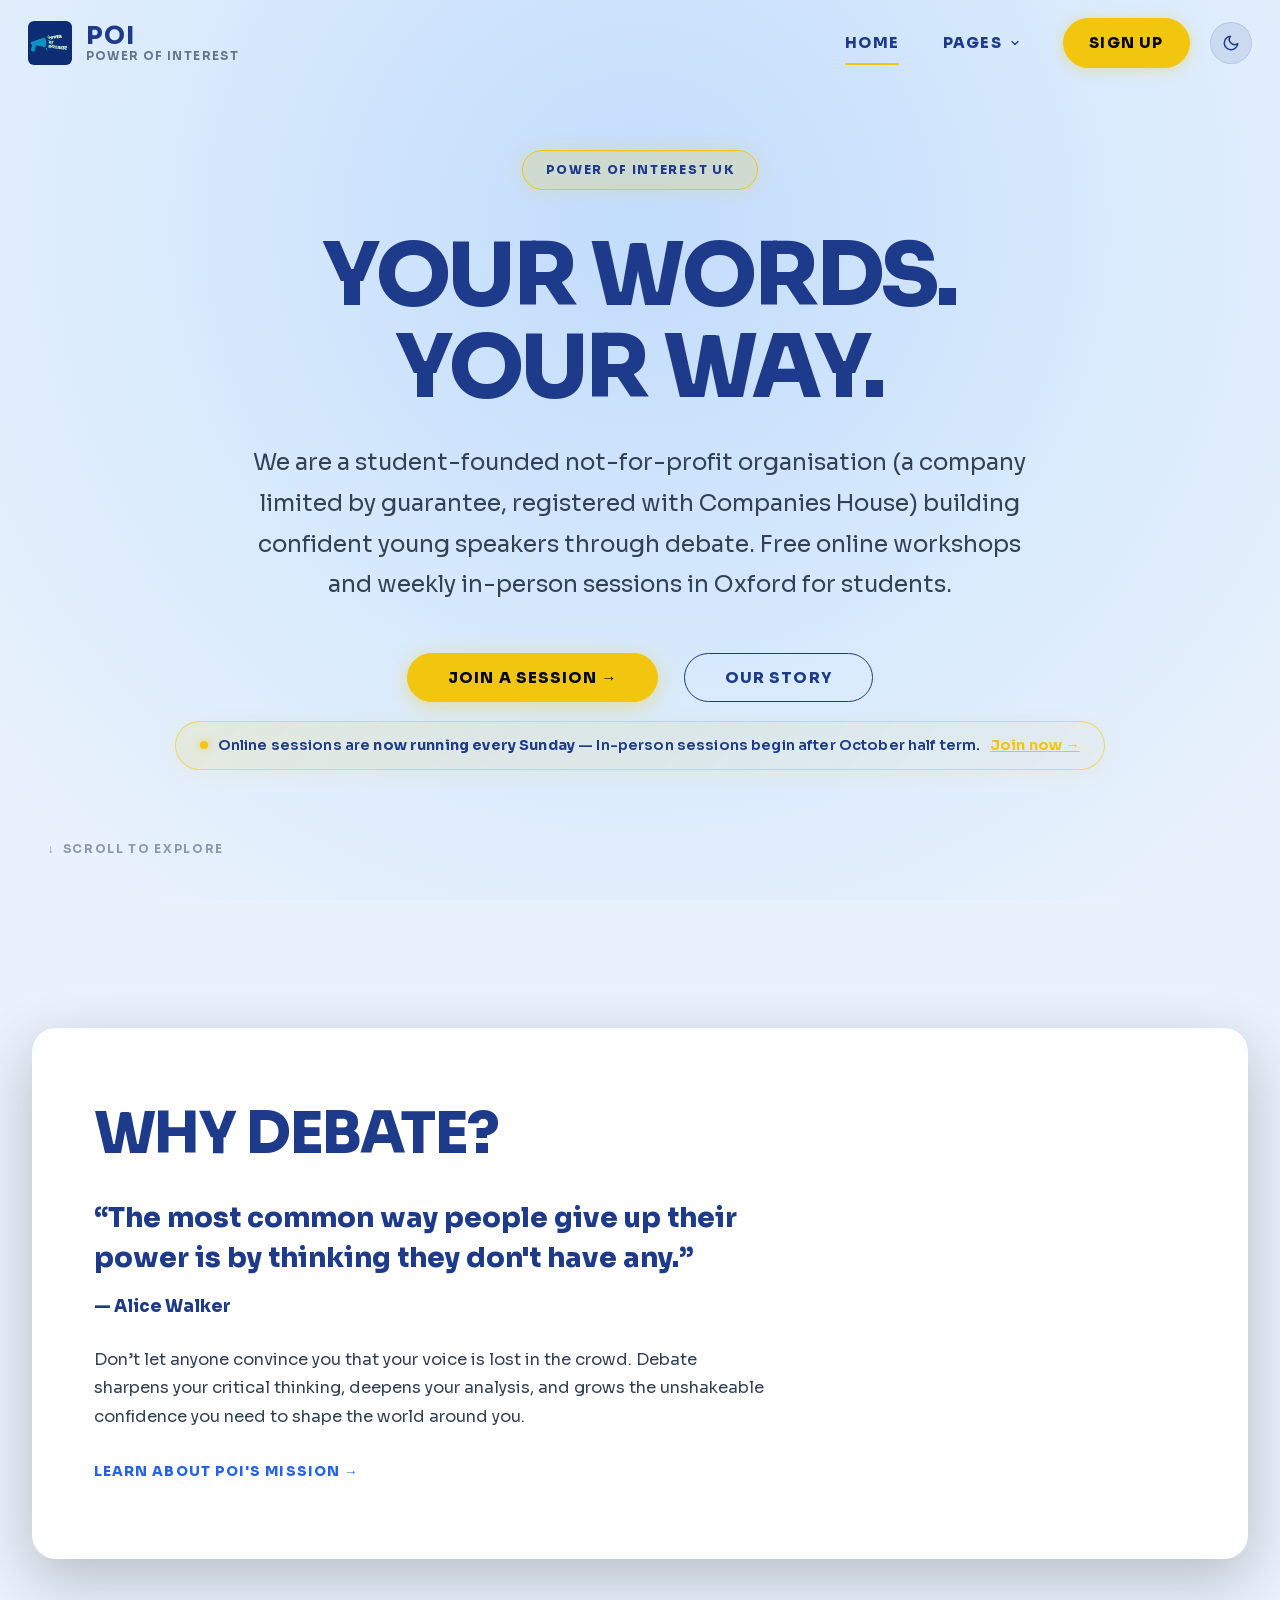
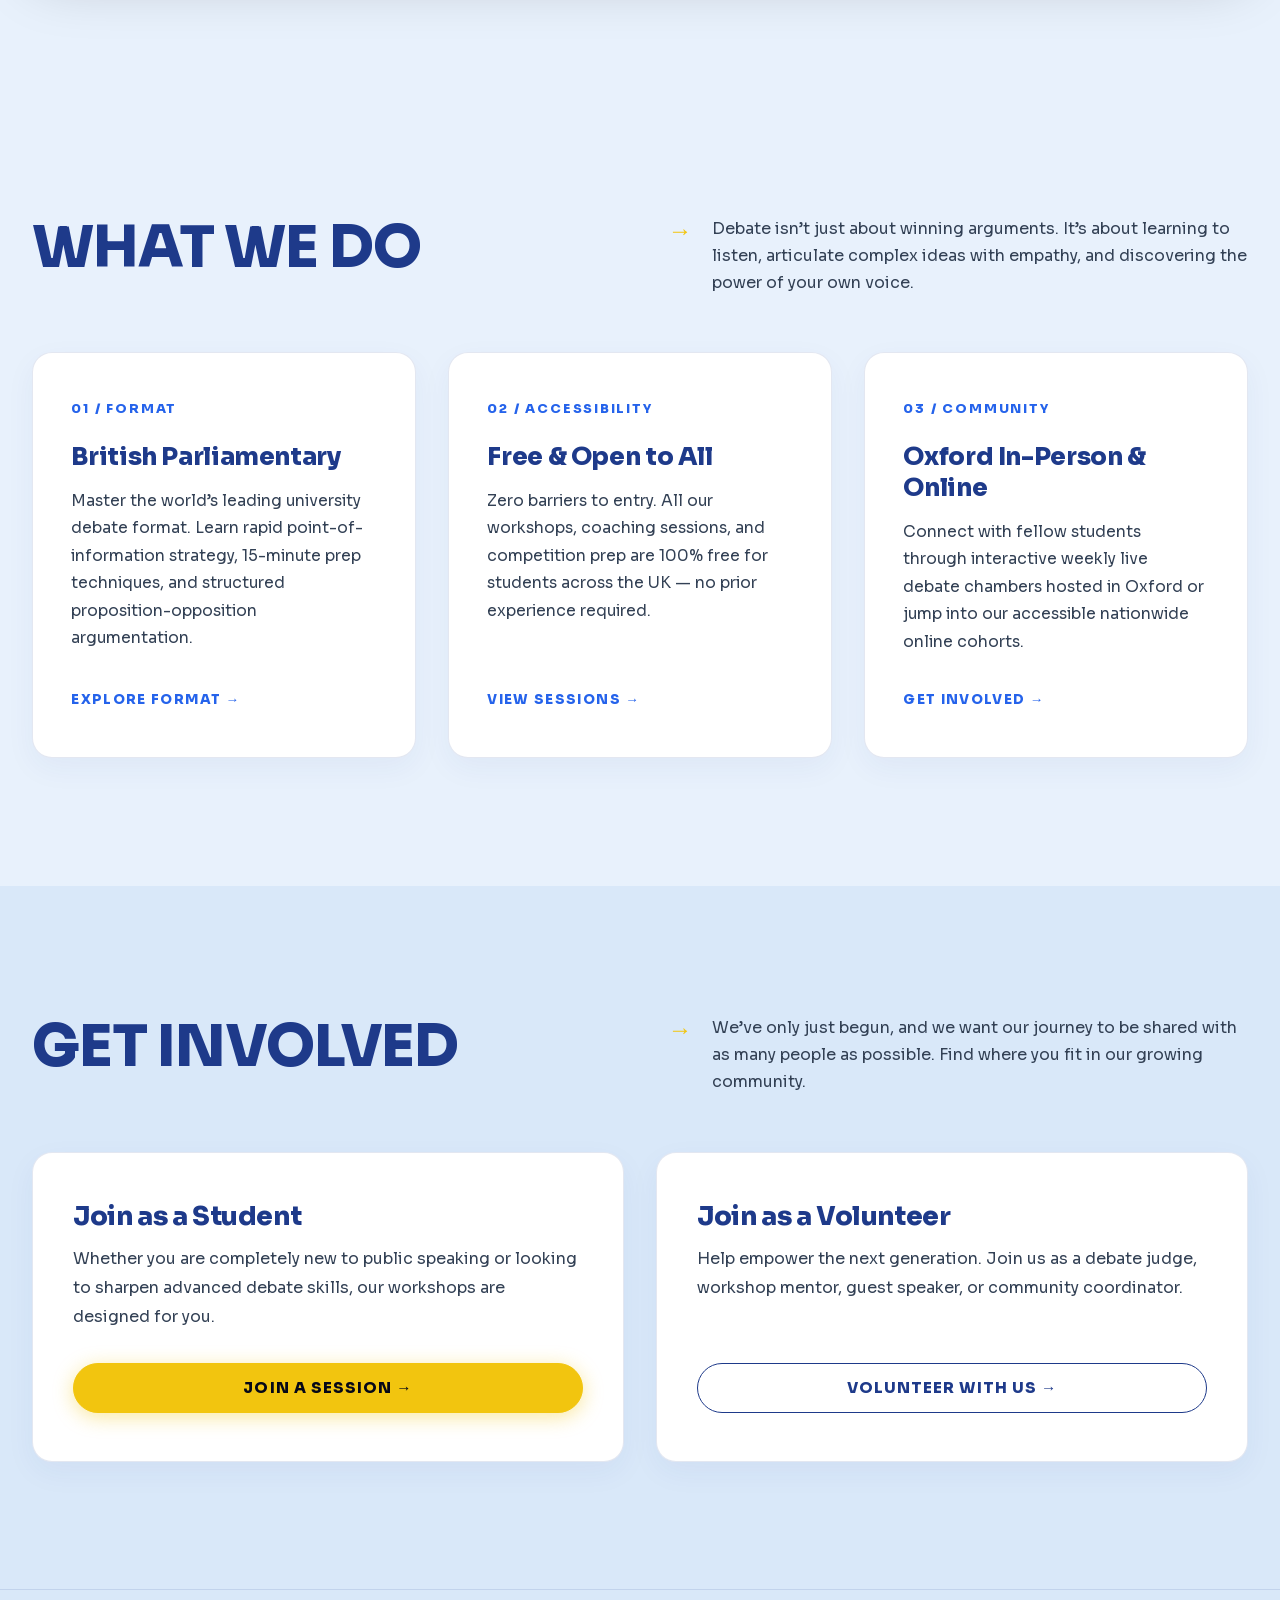
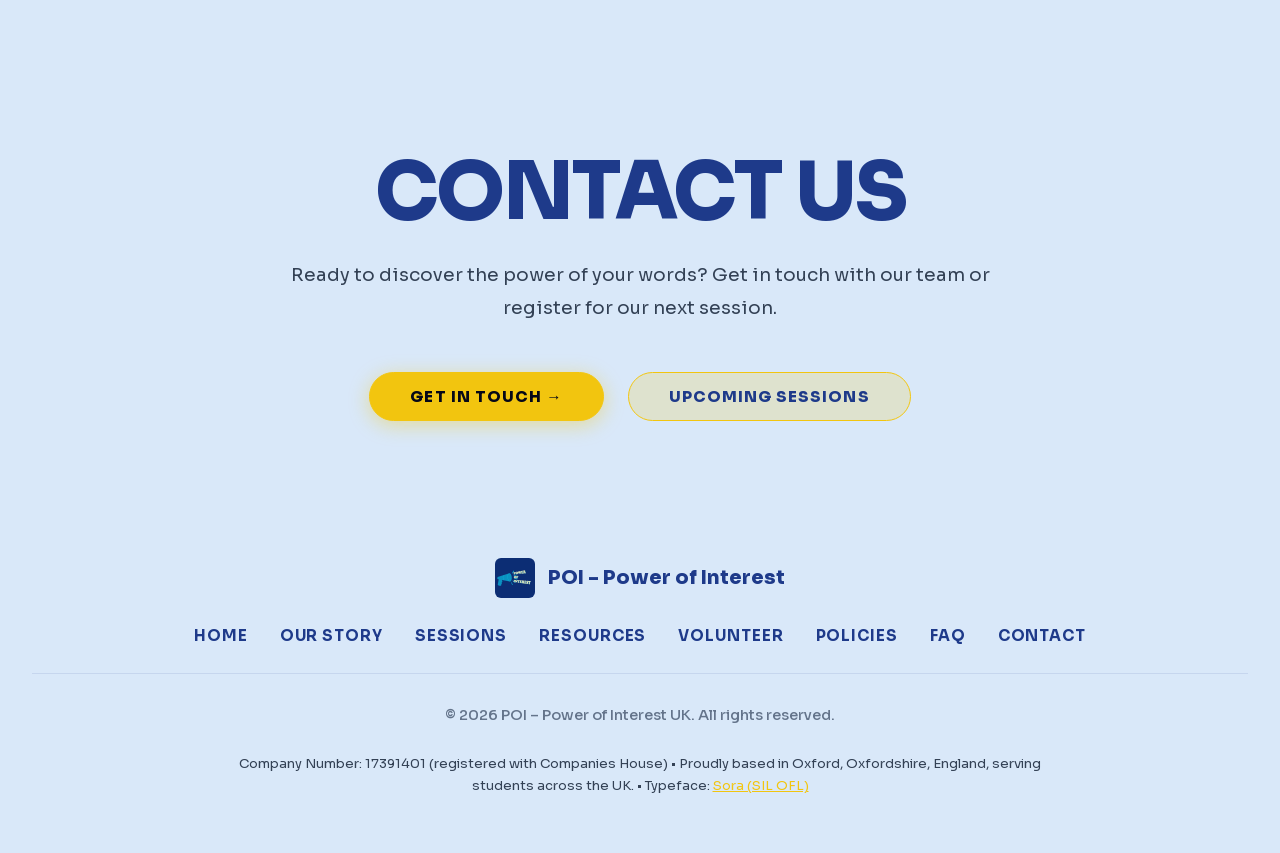
==== commit 8f59ebe7: "Convert navigation to dropdown menu, remove recording placeholder, and add Session 1 PDF slides - Gr" ====
--- a/index.html
+++ b/index.html
@@ -100,12 +100,22 @@
       </a>
       <nav class="nav" role="navigation" aria-label="Main navigation">
         <a href="index.html" class="active">Home</a>
-        <a href="about.html">Our Story</a>
-        <a href="sessions.html">Sessions</a>
-        <a href="resources.html">Resources</a>
-        <a href="volunteering.html">Volunteer</a>
-        <a href="faq.html">FAQ</a>
-        <a href="contact.html">Contact</a>
+        <div class="nav-dropdown">
+          <button type="button" class="nav-dropdown-btn" id="pages-dropdown-btn" aria-expanded="false" aria-haspopup="true">
+            <span>Pages</span>
+            <svg class="dropdown-chevron" width="12" height="12" viewBox="0 0 24 24" fill="none" stroke="currentColor" stroke-width="2.5" stroke-linecap="round" stroke-linejoin="round"><polyline points="6 9 12 15 18 9"/></svg>
+          </button>
+          <div class="nav-dropdown-menu" id="pages-dropdown-menu" role="menu" aria-labelledby="pages-dropdown-btn">
+            <a href="index.html" class="active" role="menuitem">Home</a>
+            <a href="about.html" role="menuitem">Our Story</a>
+            <a href="sessions.html" role="menuitem">Sessions</a>
+            <a href="resources.html" role="menuitem">Resources</a>
+            <a href="volunteering.html" role="menuitem">Volunteer</a>
+            <a href="faq.html" role="menuitem">FAQ</a>
+            <a href="policies.html" role="menuitem">Policies</a>
+            <a href="contact.html" role="menuitem">Contact</a>
+          </div>
+        </div>
         <a href="sessions.html" class="nav-cta">Sign Up</a>
       </nav>
       <button class="hamburger" id="hamburger" aria-label="Toggle menu" aria-expanded="false">
@@ -119,6 +129,7 @@
       <a href="resources.html">Resources</a>
       <a href="volunteering.html">Volunteer</a>
       <a href="faq.html">FAQ</a>
+      <a href="policies.html">Policies</a>
       <a href="contact.html">Contact</a>
       <a href="sessions.html" class="btn btn-primary" style="margin-top: 1rem;">Sign Up &rarr;</a>
     </nav>
--- a/styles.css
+++ b/styles.css
@@ -653,6 +653,146 @@
   transform: scaleX(1);
 }
 
+/* Nav Dropdown Menu */
+.nav-dropdown {
+  position: relative;
+  display: inline-flex;
+  align-items: center;
+}
+
+/* Invisible bridge so moving cursor from button to menu doesn't close it */
+.nav-dropdown::before {
+  content: '';
+  position: absolute;
+  top: 100%;
+  left: -10px;
+  right: -10px;
+  height: 16px;
+}
+
+.nav-dropdown-btn {
+  display: inline-flex;
+  align-items: center;
+  gap: 0.45rem;
+  background: none;
+  border: none;
+  padding: 0.55rem 1rem;
+  font-family: 'Sora', sans-serif;
+  font-weight: 800;
+  font-size: 0.92rem;
+  color: var(--heading-color);
+  text-transform: uppercase;
+  letter-spacing: 0.08em;
+  cursor: pointer;
+  transition: color 0.25s ease;
+  white-space: nowrap;
+  position: relative;
+}
+
+.nav-dropdown-btn::after {
+  content: '';
+  position: absolute;
+  bottom: 0px;
+  left: 1rem;
+  right: 1rem;
+  height: 2.5px;
+  background: var(--yellow);
+  border-radius: 2px;
+  transform: scaleX(0);
+  transition: transform 0.3s var(--ease-fluid);
+  transform-origin: center;
+}
+
+.nav-dropdown-btn:hover,
+.nav-dropdown:hover .nav-dropdown-btn,
+.nav-dropdown.open .nav-dropdown-btn {
+  color: var(--blue-mid);
+}
+
+.nav-dropdown-btn:hover::after,
+.nav-dropdown:hover .nav-dropdown-btn::after,
+.nav-dropdown.open .nav-dropdown-btn::after,
+.nav-dropdown-btn.active::after {
+  transform: scaleX(1);
+}
+
+.nav-dropdown-btn.active {
+  color: var(--heading-color);
+}
+
+.dropdown-chevron {
+  transition: transform 0.25s var(--ease-fluid);
+}
+
+.nav-dropdown:hover .dropdown-chevron,
+.nav-dropdown.open .dropdown-chevron {
+  transform: rotate(180deg);
+}
+
+.nav-dropdown-menu {
+  position: absolute;
+  top: calc(100% + 8px);
+  left: 50%;
+  transform: translateX(-50%) translateY(8px);
+  min-width: 200px;
+  background: var(--bg-card);
+  border: 1.5px solid var(--card-border);
+  border-radius: 16px;
+  padding: 0.5rem;
+  box-shadow: 0 16px 45px rgba(0, 0, 0, 0.22), 0 0 25px rgba(242, 197, 15, 0.08);
+  backdrop-filter: blur(20px);
+  -webkit-backdrop-filter: blur(20px);
+  opacity: 0;
+  visibility: hidden;
+  pointer-events: none;
+  transition: opacity 0.22s ease, transform 0.22s ease, visibility 0.22s ease;
+  z-index: 1002;
+  display: flex;
+  flex-direction: column;
+  gap: 0.2rem;
+}
+
+.nav-dropdown:hover .nav-dropdown-menu,
+.nav-dropdown:focus-within .nav-dropdown-menu,
+.nav-dropdown.open .nav-dropdown-menu {
+  opacity: 1;
+  visibility: visible;
+  pointer-events: auto;
+  transform: translateX(-50%) translateY(0);
+}
+
+.nav-dropdown-menu a {
+  display: flex;
+  align-items: center;
+  justify-content: space-between;
+  padding: 0.65rem 1rem;
+  border-radius: 10px;
+  font-family: 'Sora', sans-serif;
+  font-size: 0.85rem;
+  font-weight: 700;
+  text-transform: uppercase;
+  letter-spacing: 0.06em;
+  color: var(--heading-color);
+  transition: all 0.2s ease;
+  white-space: nowrap;
+}
+
+.nav-dropdown-menu a::after {
+  display: none !important;
+}
+
+.nav-dropdown-menu a:hover {
+  background: var(--yellow-bg);
+  color: var(--heading-color);
+  padding-left: 1.25rem;
+}
+
+.nav-dropdown-menu a.active {
+  background: var(--blue-bg);
+  color: var(--blue-mid);
+  font-weight: 800;
+}
+
 .nav .nav-cta {
   background: var(--yellow);
   color: #060818;
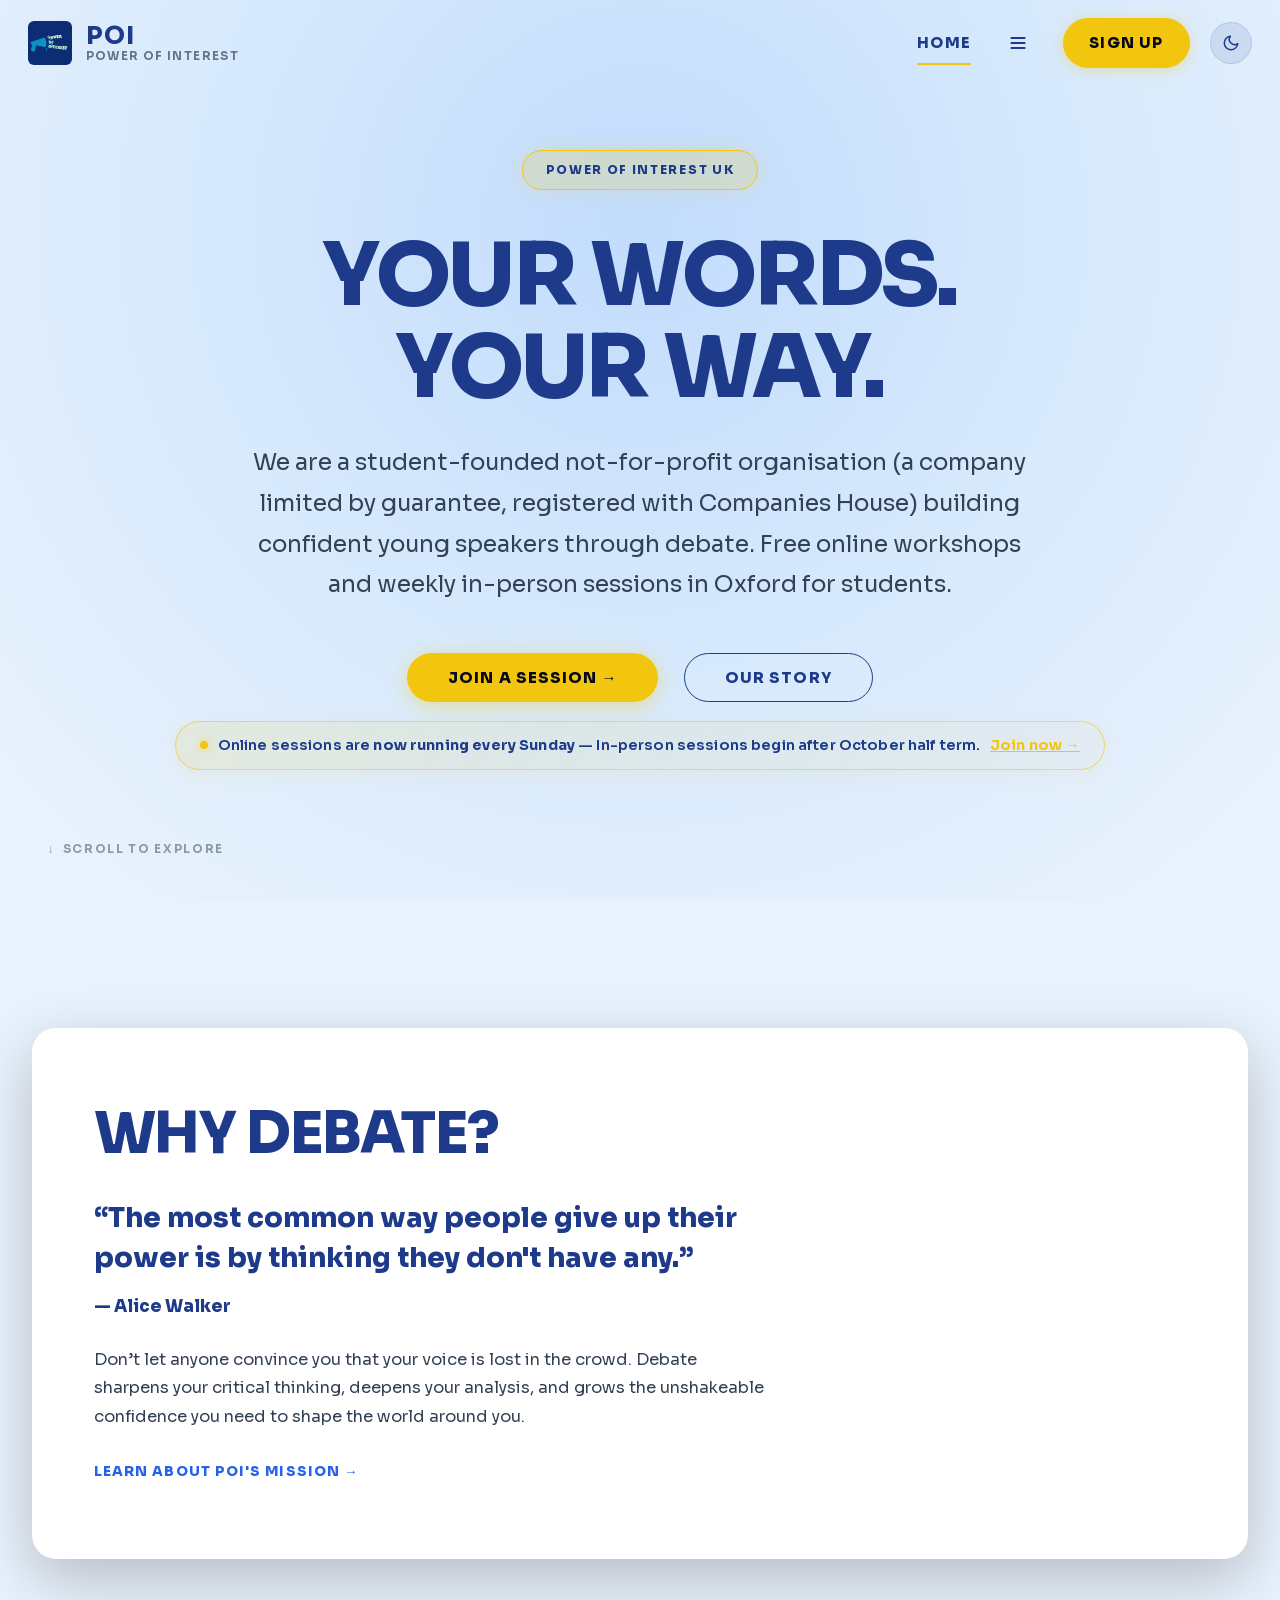
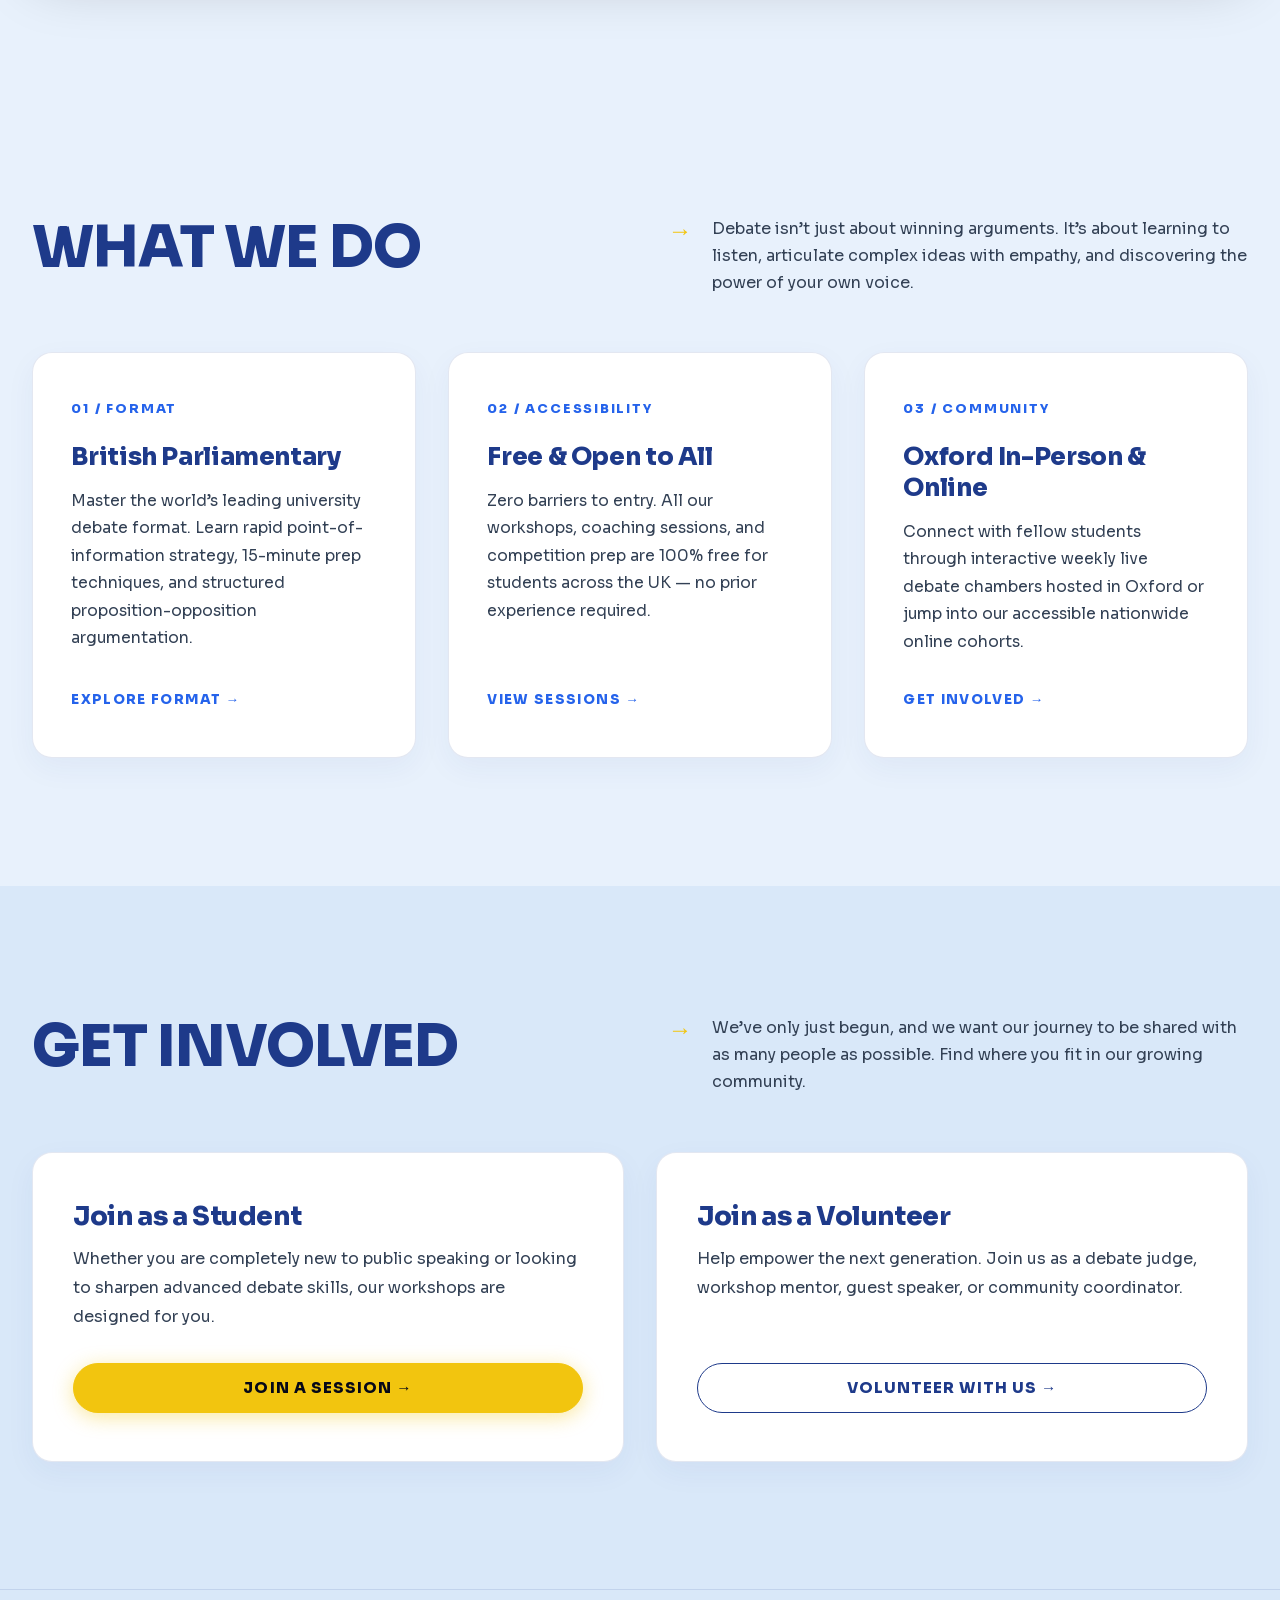
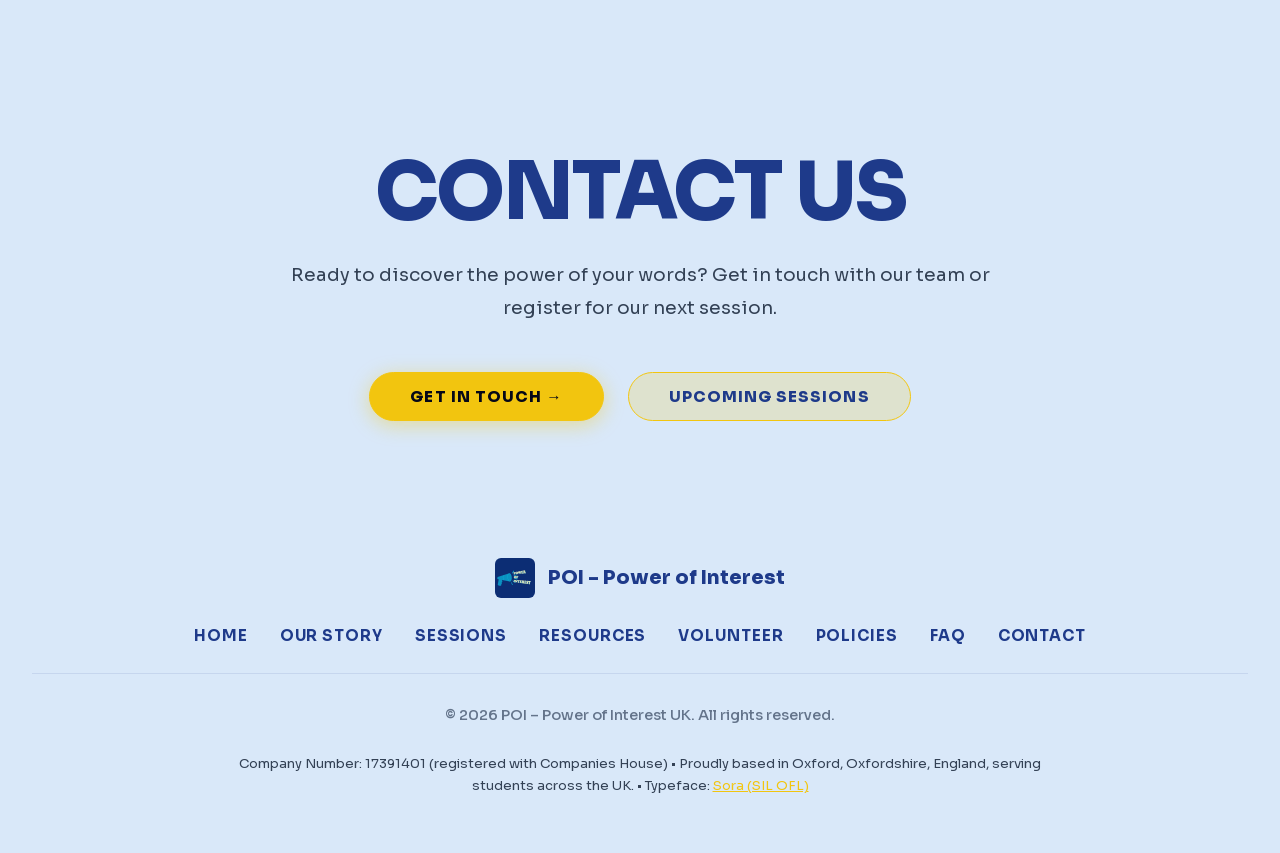
==== commit 5d18df6c: "Replace 'Pages' text button with clean three-lines hamburger icon - Replace 'Pages' text and chevron" ====
--- a/index.html
+++ b/index.html
@@ -101,9 +101,8 @@
       <nav class="nav" role="navigation" aria-label="Main navigation">
         <a href="index.html" class="active">Home</a>
         <div class="nav-dropdown">
-          <button type="button" class="nav-dropdown-btn" id="pages-dropdown-btn" aria-expanded="false" aria-haspopup="true">
-            <span>Pages</span>
-            <svg class="dropdown-chevron" width="12" height="12" viewBox="0 0 24 24" fill="none" stroke="currentColor" stroke-width="2.5" stroke-linecap="round" stroke-linejoin="round"><polyline points="6 9 12 15 18 9"/></svg>
+          <button type="button" class="nav-dropdown-btn" id="pages-dropdown-btn" aria-label="Menu" title="Menu" aria-expanded="false" aria-haspopup="true">
+            <svg width="20" height="20" viewBox="0 0 24 24" fill="none" stroke="currentColor" stroke-width="2.2" stroke-linecap="round" stroke-linejoin="round"><line x1="4" y1="6" x2="20" y2="6"/><line x1="4" y1="12" x2="20" y2="12"/><line x1="4" y1="18" x2="20" y2="18"/></svg>
           </button>
           <div class="nav-dropdown-menu" id="pages-dropdown-menu" role="menu" aria-labelledby="pages-dropdown-btn">
             <a href="index.html" class="active" role="menuitem">Home</a>
--- a/styles.css
+++ b/styles.css
@@ -673,60 +673,41 @@
 .nav-dropdown-btn {
   display: inline-flex;
   align-items: center;
-  gap: 0.45rem;
+  justify-content: center;
   background: none;
-  border: none;
-  padding: 0.55rem 1rem;
-  font-family: 'Sora', sans-serif;
-  font-weight: 800;
-  font-size: 0.92rem;
-  color: var(--heading-color);
-  text-transform: uppercase;
-  letter-spacing: 0.08em;
+  border: 1.5px solid transparent;
+  padding: 0.5rem;
+  border-radius: 10px;
+  color: var(--heading-color);
   cursor: pointer;
-  transition: color 0.25s ease;
-  white-space: nowrap;
+  transition: all 0.25s var(--ease-fluid);
   position: relative;
-}
-
-.nav-dropdown-btn::after {
-  content: '';
-  position: absolute;
-  bottom: 0px;
-  left: 1rem;
-  right: 1rem;
-  height: 2.5px;
-  background: var(--yellow);
-  border-radius: 2px;
-  transform: scaleX(0);
-  transition: transform 0.3s var(--ease-fluid);
-  transform-origin: center;
+  line-height: 1;
+}
+
+.nav-dropdown-btn svg {
+  display: block;
+  transition: transform 0.25s var(--ease-fluid);
 }
 
 .nav-dropdown-btn:hover,
 .nav-dropdown:hover .nav-dropdown-btn,
 .nav-dropdown.open .nav-dropdown-btn {
+  background: var(--hairline);
   color: var(--blue-mid);
-}
-
-.nav-dropdown-btn:hover::after,
-.nav-dropdown:hover .nav-dropdown-btn::after,
-.nav-dropdown.open .nav-dropdown-btn::after,
-.nav-dropdown-btn.active::after {
-  transform: scaleX(1);
+  border-color: var(--card-border);
+}
+
+.nav-dropdown-btn:hover svg,
+.nav-dropdown:hover .nav-dropdown-btn svg,
+.nav-dropdown.open .nav-dropdown-btn svg {
+  transform: scale(1.08);
 }
 
 .nav-dropdown-btn.active {
   color: var(--heading-color);
-}
-
-.dropdown-chevron {
-  transition: transform 0.25s var(--ease-fluid);
-}
-
-.nav-dropdown:hover .dropdown-chevron,
-.nav-dropdown.open .dropdown-chevron {
-  transform: rotate(180deg);
+  border-color: var(--yellow-border);
+  background: var(--yellow-bg);
 }
 
 .nav-dropdown-menu {
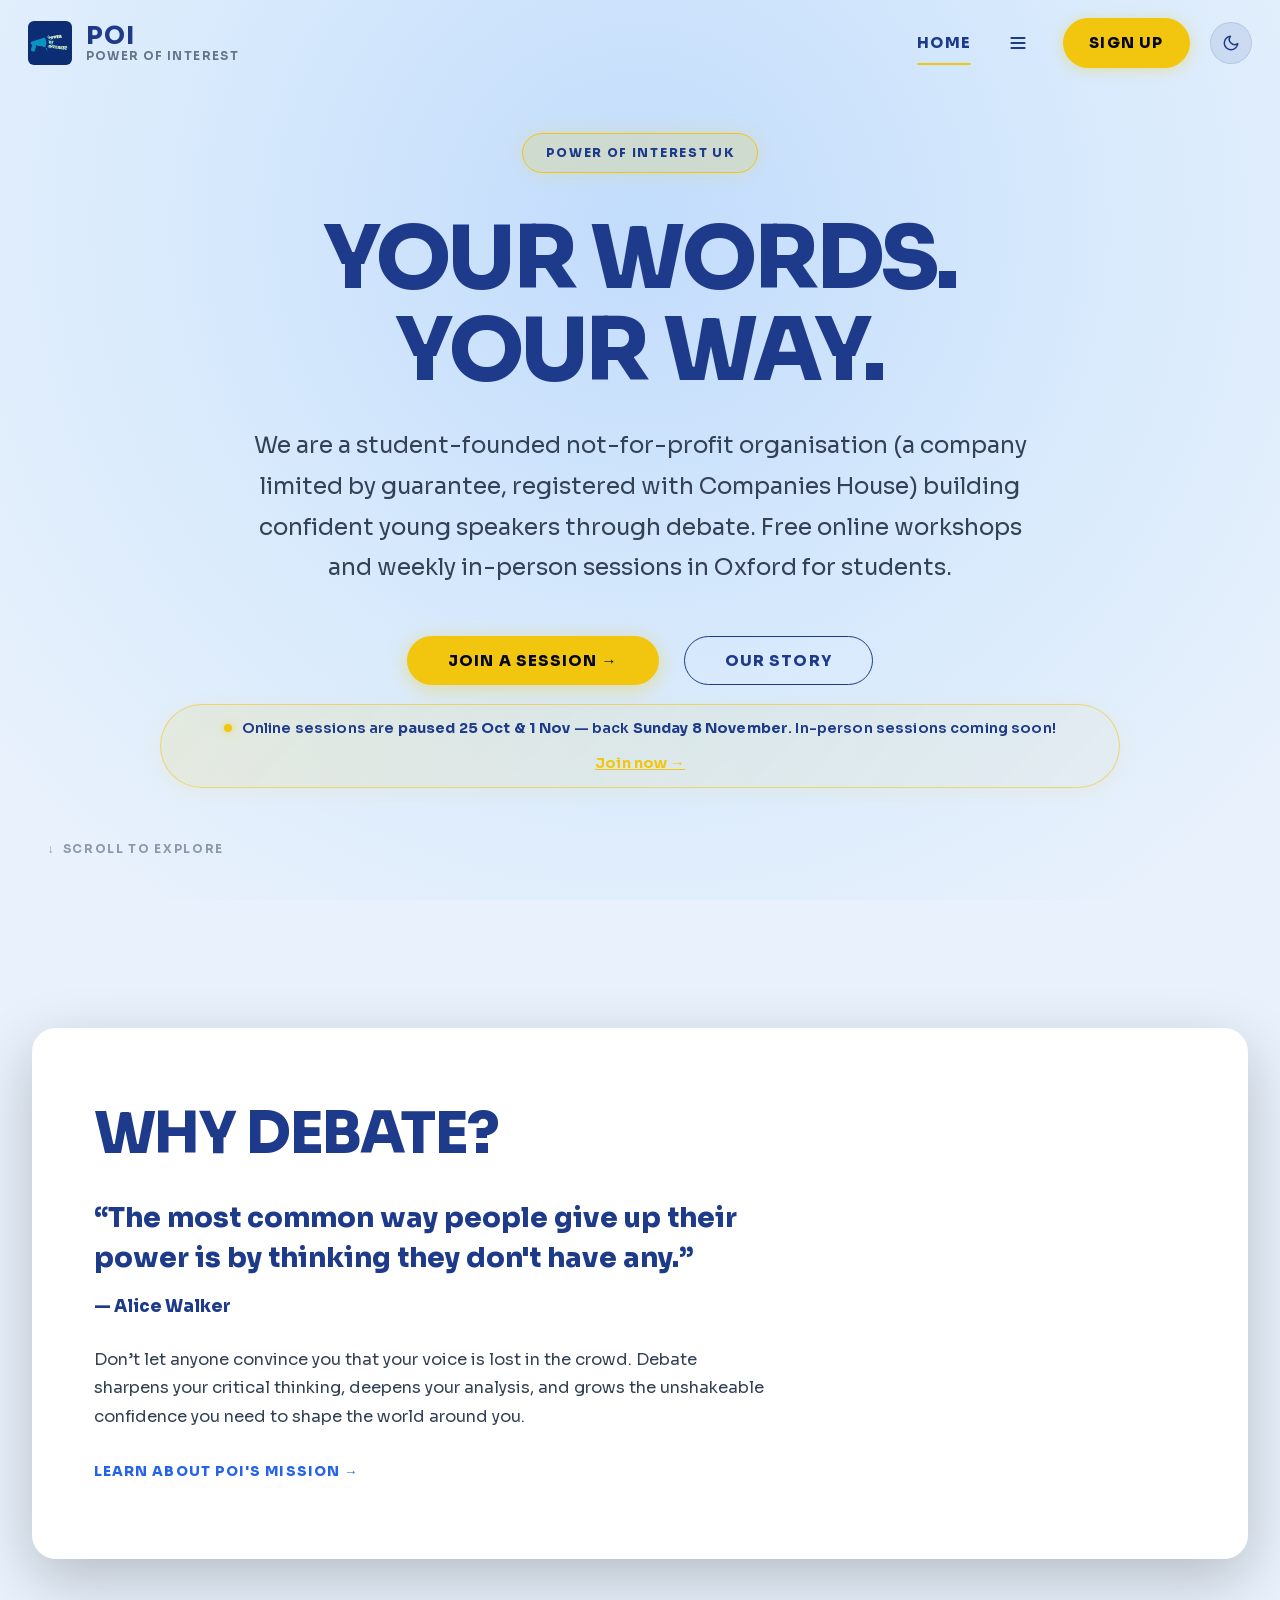
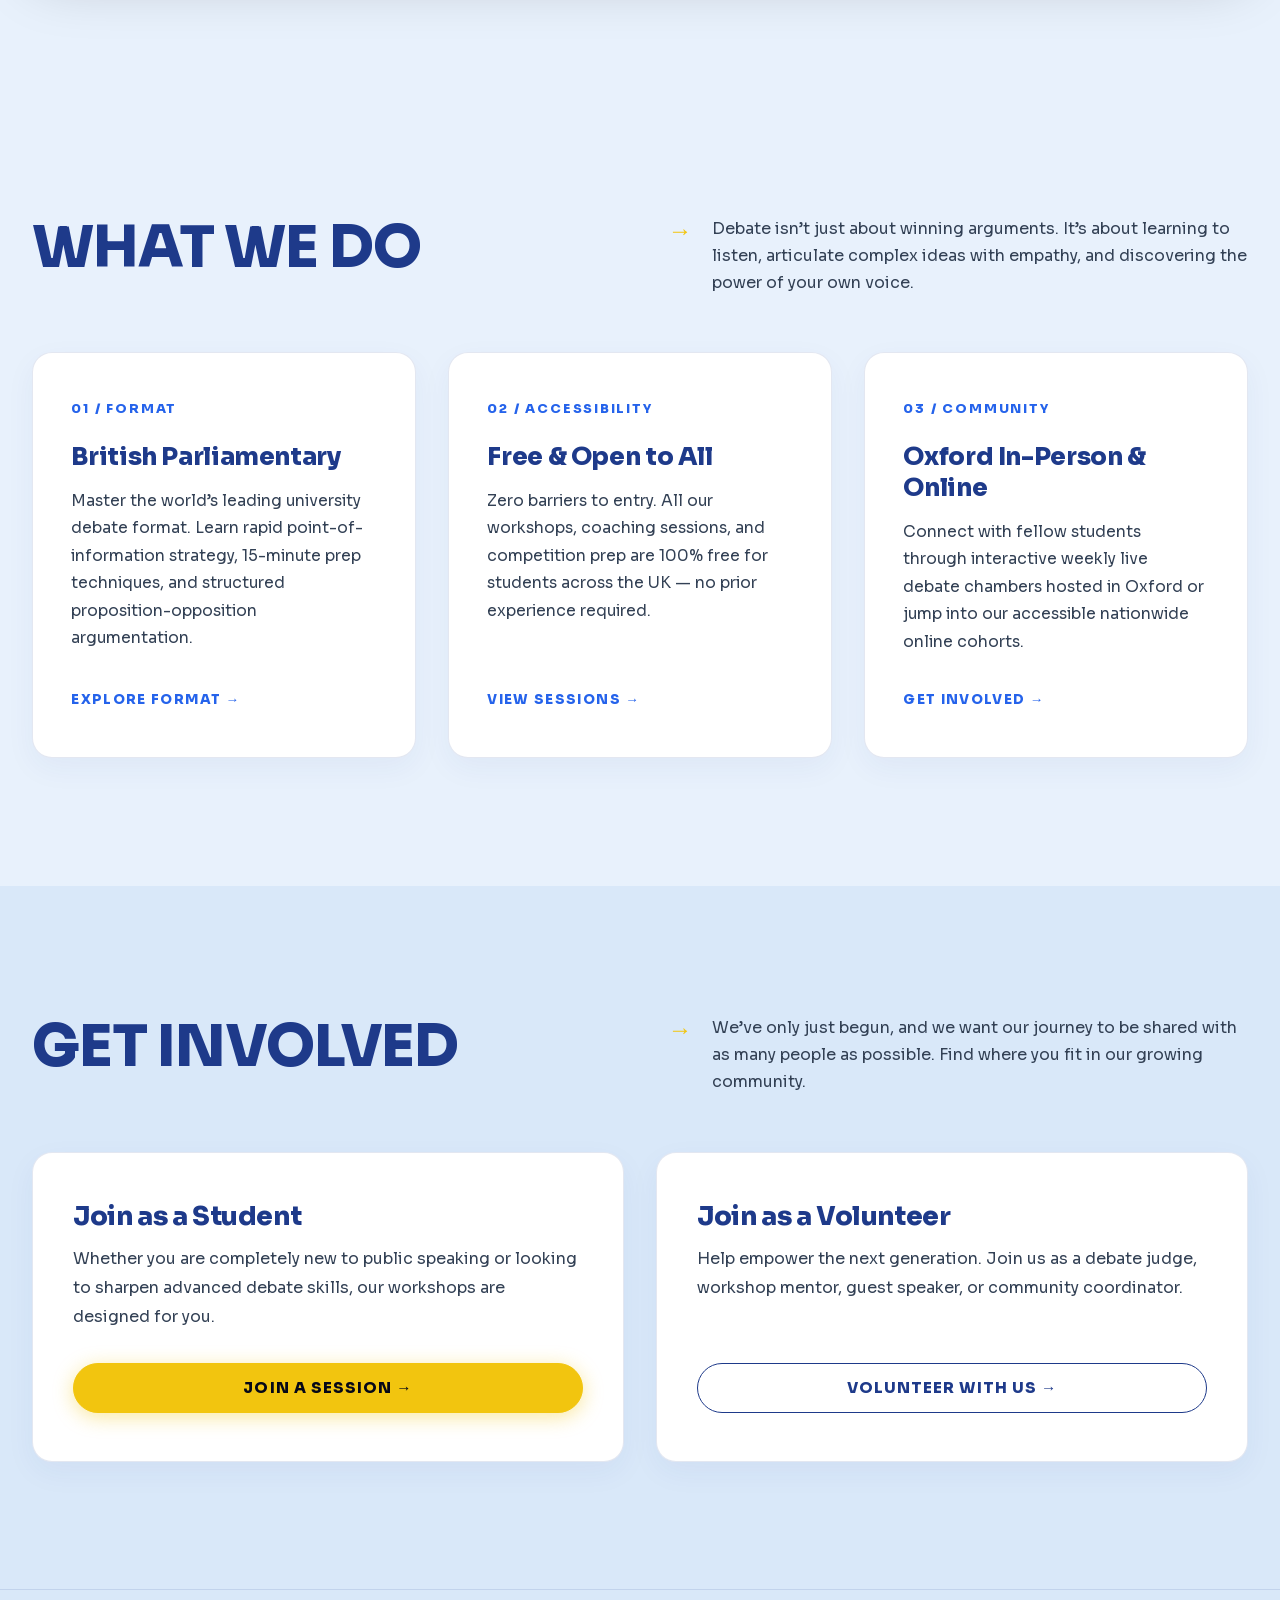
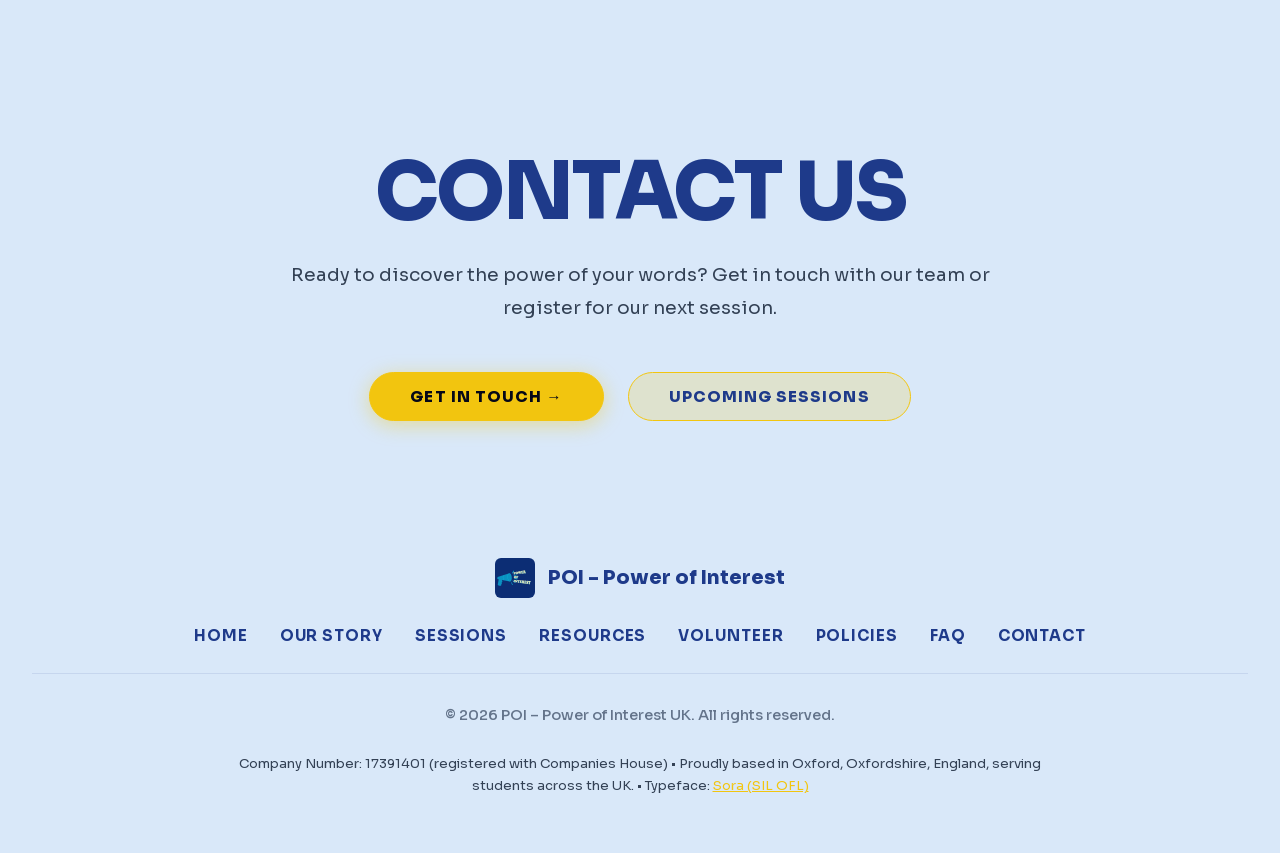
==== commit 885d3316: "Add online session break notice (25 Oct & 1 Nov, back 8 Nov) and in-person coming soon" ====
--- a/index.html
+++ b/index.html
@@ -149,7 +149,7 @@
       <!-- ===== ANNOUNCEMENT CALLOUT ===== -->
       <div class="hero-announcement">
         <span class="announcement-dot"></span>
-        <span>Online sessions are <strong>now running every Sunday</strong> &mdash; In-person sessions begin after October half term.</span>
+        <span>Online sessions are <strong>paused 25 Oct &amp; 1 Nov</strong> &mdash; back <strong>Sunday 8 November</strong>. In-person sessions coming soon!</span>
         <a href="sessions.html">Join now &rarr;</a>
       </div>
     </div>
--- a/styles.css
+++ b/styles.css
@@ -2187,7 +2187,9 @@
   border: 1px solid var(--yellow-border);
 }
 
-.resource-tag--recording {
+.resource-tag--recording,
+.resource-tag--guide,
+.resource-tag--handout {
   background: var(--cyan-bg);
   color: var(--heading-color);
   border: 1px solid var(--cyan-border);
@@ -2207,20 +2209,81 @@
 
 .resource-links {
   display: flex;
-  flex-wrap: wrap;
-  gap: 0.75rem;
+  flex-direction: column;
+  gap: 0.85rem;
   margin-top: auto;
   padding-top: 1rem;
 }
 
+.resource-action-group {
+  display: flex;
+  align-items: center;
+  gap: 0.65rem;
+  width: 100%;
+}
+
+.resource-action-group .resource-btn {
+  flex: 1;
+  min-width: 0;
+}
+
 .resource-btn {
   font-size: 0.82rem;
-  padding: 0.75rem 1.5rem;
+  padding: 0.75rem 1.4rem;
   gap: 0.5rem;
 }
 
 .resource-btn svg {
   flex-shrink: 0;
+}
+
+/* Small round circle download button */
+.resource-btn-circle {
+  width: 42px;
+  height: 42px;
+  min-width: 42px;
+  min-height: 42px;
+  padding: 0 !important;
+  border-radius: 50% !important;
+  display: inline-flex;
+  align-items: center;
+  justify-content: center;
+  flex-shrink: 0;
+  border: 1.5px solid var(--blue-dark, #1E3A8A);
+  color: var(--blue-dark, #1E3A8A);
+  background: transparent;
+  transition: all 0.3s var(--ease-fluid);
+  cursor: pointer;
+  text-decoration: none;
+}
+
+.resource-btn-circle svg {
+  margin: 0;
+  flex-shrink: 0;
+}
+
+.resource-btn-circle:hover {
+  background: var(--blue-dark, #1E3A8A);
+  border-color: var(--blue-dark, #1E3A8A);
+  color: #FFFFFF;
+  transform: translateY(-2px) scale(1.06);
+  box-shadow: 0 6px 18px rgba(30, 58, 138, 0.25);
+}
+
+.resource-btn-circle:active {
+  transform: translateY(0) scale(0.98);
+}
+
+[data-theme="dark"] .resource-btn-circle {
+  border-color: var(--blue-mid);
+  color: var(--blue-mid);
+}
+
+[data-theme="dark"] .resource-btn-circle:hover {
+  background: var(--blue-mid);
+  border-color: var(--blue-mid);
+  color: #060818;
+  box-shadow: 0 6px 18px rgba(56, 189, 248, 0.35);
 }
 
 /* Placeholder / Coming Soon Card */
@@ -2316,6 +2379,12 @@
     text-align: center;
     justify-content: center;
   }
+
+  .resource-action-group .resource-btn {
+    width: auto;
+    flex: 1;
+    min-width: 0;
+  }
 }
 
 @media (max-width: 480px) {
@@ -2328,3 +2397,455 @@
     font-size: 1.5rem;
   }
 }
+
+/* ==========================================================================
+   PHOTO & CONTENT PROTECTION
+   Disable drag, selection, and saving
+   ========================================================================== */
+img,
+.header-logo,
+.footer-logo,
+.founder-card img,
+.team-grid img {
+  -webkit-user-select: none;
+  -moz-user-select: none;
+  -ms-user-select: none;
+  user-select: none;
+  -webkit-user-drag: none;
+  -khtml-user-drag: none;
+  -moz-user-drag: none;
+  -o-user-drag: none;
+  user-drag: none;
+  pointer-events: auto;
+}
+
+/* Protected Resources Area: prevent text copying and selections */
+.pw-protected,
+.resource-viewer-modal {
+  -webkit-user-select: none;
+  -moz-user-select: none;
+  -ms-user-select: none;
+  user-select: none;
+}
+
+/* ==========================================================================
+   EMBEDDED RESOURCE VIEWER MODAL
+   ========================================================================== */
+.resource-viewer-modal {
+  position: fixed;
+  inset: 0;
+  z-index: 99999;
+  display: flex;
+  align-items: center;
+  justify-content: center;
+  padding: 1.5rem;
+  opacity: 0;
+  visibility: hidden;
+  transition: opacity 0.3s ease, visibility 0.3s ease;
+}
+
+.resource-viewer-modal.active {
+  opacity: 1;
+  visibility: visible;
+}
+
+.viewer-backdrop {
+  position: fixed;
+  inset: 0;
+  background: rgba(5, 8, 22, 0.88);
+  backdrop-filter: blur(12px);
+  -webkit-backdrop-filter: blur(12px);
+}
+
+.viewer-window {
+  position: relative;
+  width: 100%;
+  max-width: 1180px;
+  height: 90vh;
+  background: var(--navy);
+  border: 1.5px solid var(--yellow);
+  border-radius: 22px;
+  display: flex;
+  flex-direction: column;
+  overflow: hidden;
+  box-shadow: 0 25px 70px rgba(0, 0, 0, 0.75), 0 0 30px rgba(242, 197, 15, 0.25);
+  z-index: 1;
+  animation: viewerPopIn 0.35s var(--ease-fluid) forwards;
+}
+
+@keyframes viewerPopIn {
+  from {
+    transform: scale(0.95) translateY(12px);
+    opacity: 0;
+  }
+  to {
+    transform: scale(1) translateY(0);
+    opacity: 1;
+  }
+}
+
+.viewer-header {
+  padding: 1.1rem 1.6rem;
+  background: rgba(10, 14, 38, 0.95);
+  border-bottom: 1.5px solid var(--card-border);
+  display: flex;
+  align-items: center;
+  justify-content: space-between;
+  gap: 1rem;
+}
+
+.viewer-header-info {
+  display: flex;
+  align-items: center;
+  gap: 0.85rem;
+  min-width: 0;
+}
+
+.viewer-badge {
+  display: inline-flex;
+  align-items: center;
+  gap: 0.4rem;
+  background: var(--yellow-bg);
+  border: 1px solid var(--yellow-border);
+  color: var(--yellow);
+  padding: 0.3rem 0.75rem;
+  border-radius: 50px;
+  font-size: 0.72rem;
+  font-weight: 800;
+  text-transform: uppercase;
+  letter-spacing: 0.08em;
+  flex-shrink: 0;
+}
+
+.viewer-title {
+  font-size: 1.15rem;
+  font-weight: 800;
+  color: #FFFFFF;
+  margin: 0;
+  white-space: nowrap;
+  overflow: hidden;
+  text-overflow: ellipsis;
+}
+
+.viewer-header-actions {
+  display: flex;
+  align-items: center;
+  gap: 0.5rem;
+}
+
+.viewer-action-btn,
+.viewer-close-btn {
+  background: rgba(255, 255, 255, 0.08);
+  border: 1px solid rgba(255, 255, 255, 0.15);
+  color: #FFFFFF;
+  width: 38px;
+  height: 38px;
+  border-radius: 50%;
+  display: inline-flex;
+  align-items: center;
+  justify-content: center;
+  cursor: pointer;
+  transition: all 0.25s var(--ease-fluid);
+  flex-shrink: 0;
+  text-decoration: none;
+}
+
+.viewer-action-btn:hover {
+  background: var(--yellow);
+  border-color: var(--yellow);
+  color: #060818;
+  transform: scale(1.08);
+}
+
+.viewer-close-btn:hover {
+  background: var(--yellow);
+  border-color: var(--yellow);
+  color: #060818;
+  transform: scale(1.08) rotate(90deg);
+}
+
+.resource-viewer-modal.viewer-unrestricted,
+.resource-viewer-modal.viewer-unrestricted * {
+  -webkit-user-select: auto !important;
+  user-select: auto !important;
+}
+
+.viewer-body {
+  position: relative;
+  flex: 1;
+  min-height: 0;
+  background: #0D1230;
+  overflow: hidden;
+}
+
+/* Semi-transparent watermark overlay across the viewer for PowerPoint slides */
+.viewer-watermark-overlay {
+  position: absolute;
+  inset: 0;
+  pointer-events: none;
+  z-index: 10;
+  display: grid;
+  grid-template-columns: repeat(3, 1fr);
+  grid-template-rows: repeat(5, 1fr);
+  gap: 0.75rem;
+  padding: 1rem;
+  overflow: hidden;
+}
+
+.watermark-item {
+  display: flex;
+  align-items: center;
+  justify-content: center;
+  transform: rotate(-24deg);
+  opacity: 0.12;
+  color: #000000;
+  font-family: 'Sora', sans-serif;
+  font-size: clamp(0.75rem, 1.4vw, 1.1rem);
+  font-weight: 900;
+  letter-spacing: 0.18em;
+  text-transform: uppercase;
+  text-align: center;
+  user-select: none;
+  -webkit-user-select: none;
+}
+
+/* PDF.js Slide Deck Scrollable Viewer */
+.viewer-canvas-scroll {
+  position: absolute;
+  inset: 0;
+  overflow-y: auto;
+  overflow-x: hidden;
+  -webkit-overflow-scrolling: touch;
+  padding: 1.5rem 1rem 3rem;
+  background: #080B1E;
+  display: flex;
+  flex-direction: column;
+  align-items: center;
+}
+
+.viewer-slides-list {
+  display: flex;
+  flex-direction: column;
+  align-items: center;
+  gap: 1.75rem;
+  width: 100%;
+  max-width: 960px;
+  margin: 0 auto;
+}
+
+.viewer-slide-card {
+  width: 100%;
+  display: flex;
+  flex-direction: column;
+  align-items: center;
+  position: relative;
+  background: #0e1433;
+  border-radius: 12px;
+  border: 1px solid rgba(255, 255, 255, 0.08);
+  padding: 0.85rem;
+  box-shadow: 0 8px 30px rgba(0, 0, 0, 0.35);
+  transition: transform 0.2s ease, border-color 0.2s ease;
+}
+
+.viewer-slide-card:hover {
+  border-color: rgba(255, 255, 255, 0.18);
+}
+
+.viewer-slide-header {
+  width: 100%;
+  display: flex;
+  align-items: center;
+  justify-content: space-between;
+  margin-bottom: 0.6rem;
+  padding: 0 0.25rem;
+}
+
+.viewer-slide-num {
+  font-size: 0.75rem;
+  font-weight: 700;
+  color: var(--yellow);
+  text-transform: uppercase;
+  letter-spacing: 0.08em;
+  background: rgba(255, 209, 0, 0.1);
+  border: 1px solid rgba(255, 209, 0, 0.2);
+  padding: 0.2rem 0.6rem;
+  border-radius: 50px;
+}
+
+.viewer-slide-canvas-wrap {
+  width: 100%;
+  display: flex;
+  justify-content: center;
+  align-items: center;
+  background: #000000;
+  border-radius: 8px;
+  overflow: hidden;
+  box-shadow: 0 4px 16px rgba(0, 0, 0, 0.4);
+}
+
+.viewer-slide-canvas-wrap canvas {
+  display: block;
+  max-width: 100%;
+  height: auto !important;
+  user-select: none;
+  -webkit-user-select: none;
+  -webkit-touch-callout: none;
+}
+
+/* Loading state */
+.viewer-loader {
+  position: absolute;
+  inset: 0;
+  background: rgba(8, 11, 30, 0.95);
+  z-index: 15;
+  display: flex;
+  flex-direction: column;
+  align-items: center;
+  justify-content: center;
+  gap: 1rem;
+  color: #FFFFFF;
+  font-size: 0.95rem;
+  font-weight: 600;
+}
+
+.viewer-spinner {
+  width: 42px;
+  height: 42px;
+  border: 3.5px solid rgba(255, 255, 255, 0.1);
+  border-top-color: var(--yellow);
+  border-radius: 50%;
+  animation: spin 0.8s linear infinite;
+}
+
+@keyframes spin {
+  to { transform: rotate(360deg); }
+}
+
+.viewer-zoom-controls {
+  display: inline-flex;
+  align-items: center;
+  gap: 0.3rem;
+  background: rgba(255, 255, 255, 0.05);
+  border: 1px solid rgba(255, 255, 255, 0.1);
+  border-radius: 50px;
+  padding: 2px 4px;
+}
+
+.viewer-zoom-level {
+  font-size: 0.75rem;
+  font-weight: 700;
+  color: #FFFFFF;
+  min-width: 44px;
+  text-align: center;
+}
+
+.resource-viewer-frame {
+  width: 100%;
+  height: 100%;
+  border: none;
+  background: #FFFFFF;
+}
+
+/* Anti-Screenshot Privacy Shield */
+.viewer-privacy-shield {
+  position: absolute;
+  inset: 0;
+  background: rgba(7, 10, 28, 0.97);
+  backdrop-filter: blur(25px);
+  -webkit-backdrop-filter: blur(25px);
+  z-index: 25;
+  display: flex;
+  align-items: center;
+  justify-content: center;
+  text-align: center;
+  padding: 2rem;
+  animation: fadeIn 0.2s ease;
+  cursor: pointer;
+}
+
+.privacy-shield-msg {
+  max-width: 420px;
+}
+
+.privacy-shield-msg svg {
+  margin-bottom: 1rem;
+}
+
+.privacy-shield-msg h4 {
+  font-size: 1.4rem;
+  font-weight: 800;
+  color: #FFFFFF;
+  margin-bottom: 0.5rem;
+}
+
+.privacy-shield-msg p {
+  color: var(--text-slate);
+  font-size: 0.95rem;
+  margin: 0;
+}
+
+.viewer-footer {
+  padding: 0.65rem 1.5rem;
+  background: rgba(10, 14, 38, 0.95);
+  border-top: 1.5px solid var(--card-border);
+  display: flex;
+  align-items: center;
+  justify-content: center;
+}
+
+.viewer-footer-notice {
+  font-size: 0.76rem;
+  color: var(--text-muted);
+  letter-spacing: 0.04em;
+  text-align: center;
+}
+
+@media (max-width: 768px) {
+  .resource-viewer-modal {
+    padding: 0.6rem;
+  }
+  .viewer-window {
+    height: 94vh;
+    border-radius: 16px;
+  }
+  .viewer-header {
+    padding: 0.75rem 0.9rem;
+  }
+  .viewer-title {
+    font-size: 0.92rem;
+  }
+  .viewer-watermark-overlay {
+    grid-template-columns: repeat(2, 1fr);
+    grid-template-rows: repeat(5, 1fr);
+    gap: 0.5rem;
+    padding: 0.5rem;
+  }
+  .viewer-canvas-scroll {
+    padding: 0.75rem 0.4rem 2.5rem;
+  }
+  .viewer-slide-card {
+    padding: 0.5rem;
+    border-radius: 10px;
+  }
+  .viewer-slide-header {
+    margin-bottom: 0.4rem;
+  }
+  .viewer-slide-num {
+    font-size: 0.68rem;
+    padding: 0.15rem 0.5rem;
+  }
+  .viewer-zoom-controls {
+    display: none; /* Auto-fit to mobile viewport */
+  }
+}
+
+/* ==========================================================================
+   PRINT RESTRICTIONS
+   Block printing of protected materials
+   ========================================================================== */
+@media print {
+  html, body {
+    display: none !important;
+    visibility: hidden !important;
+  }
+}
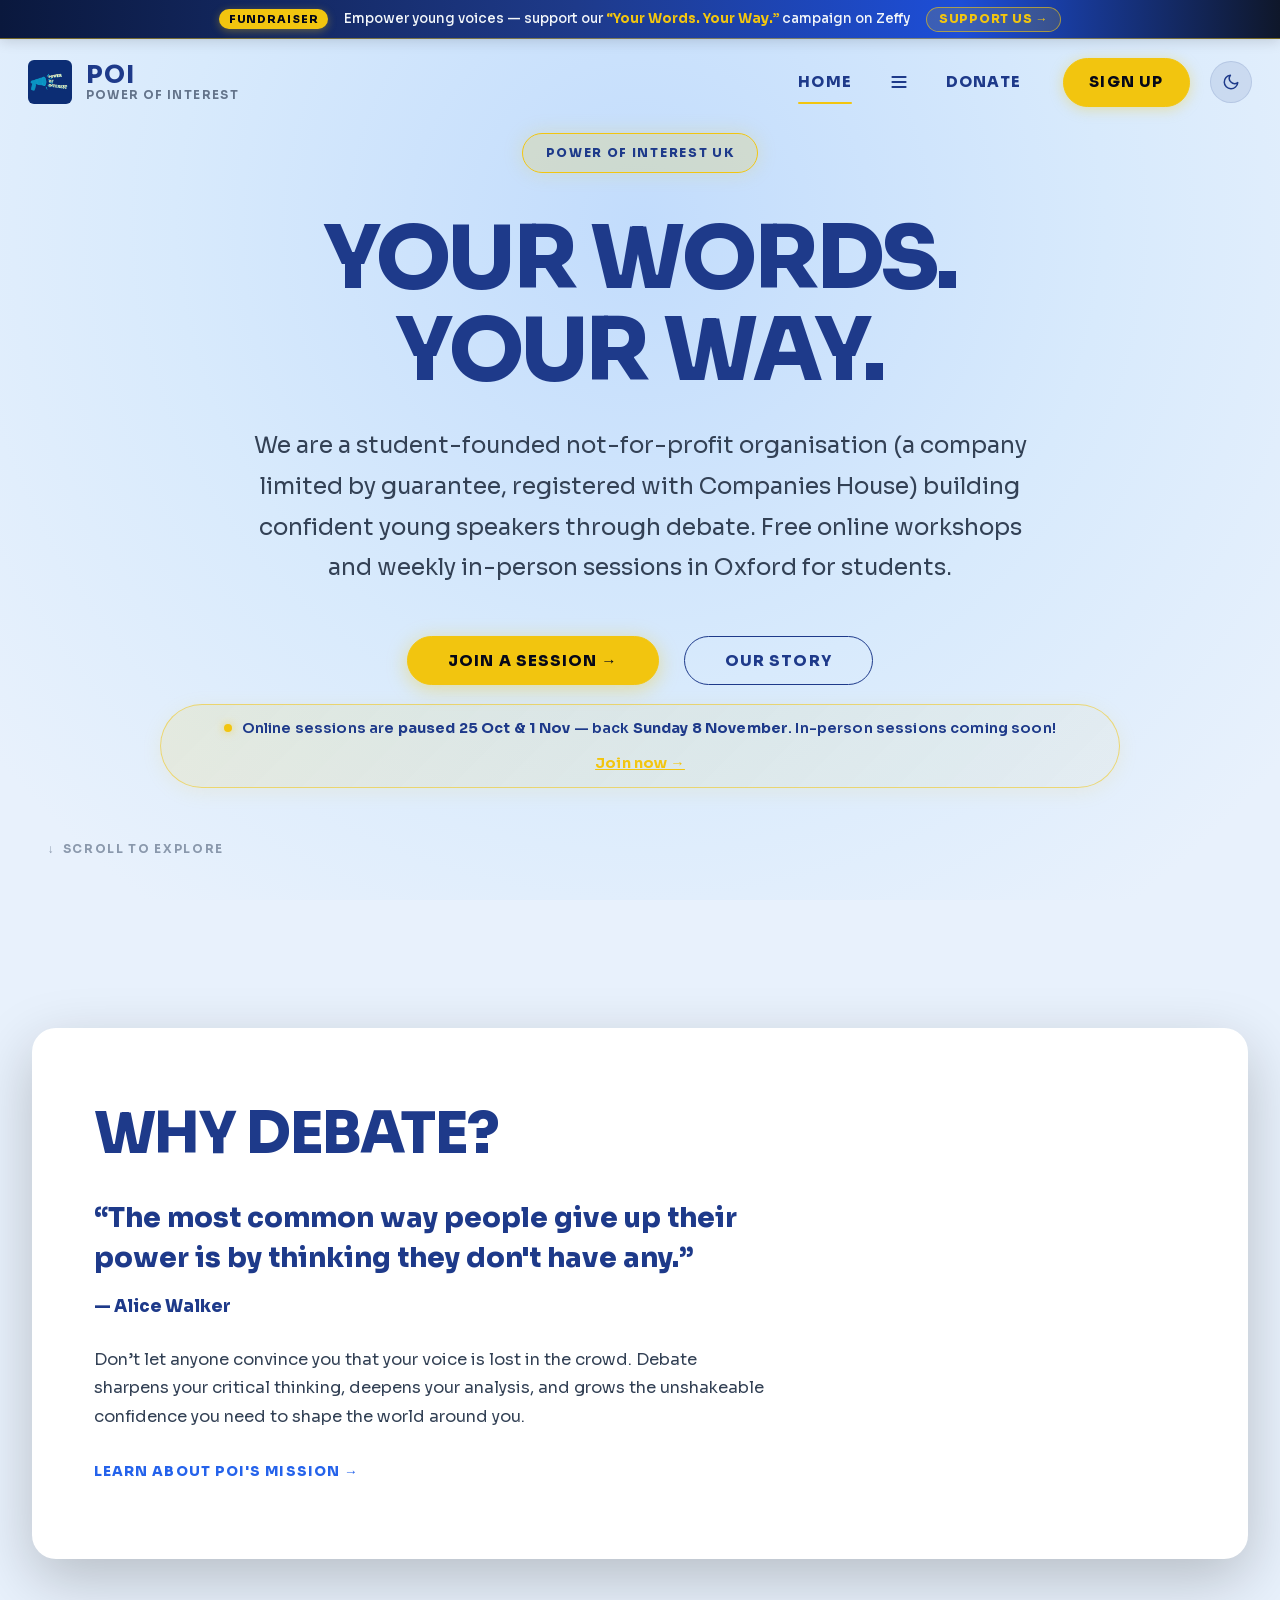
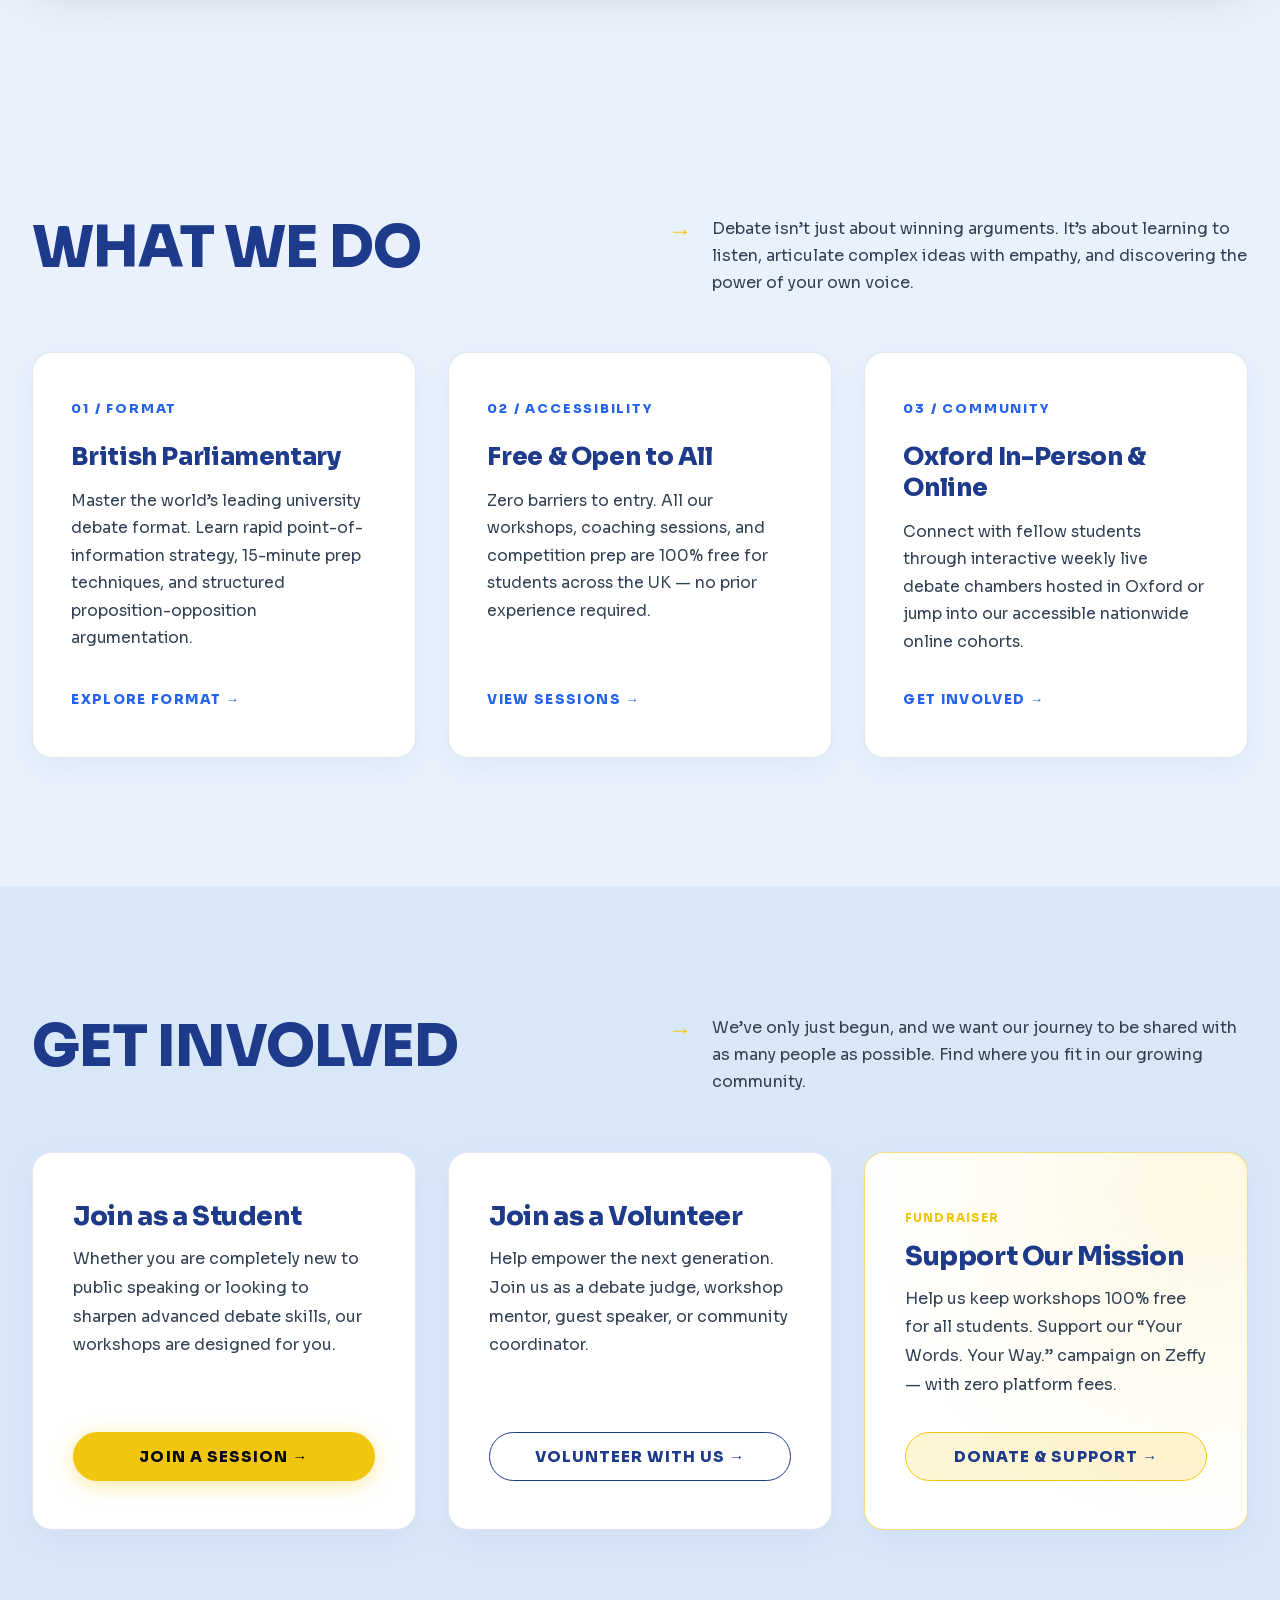
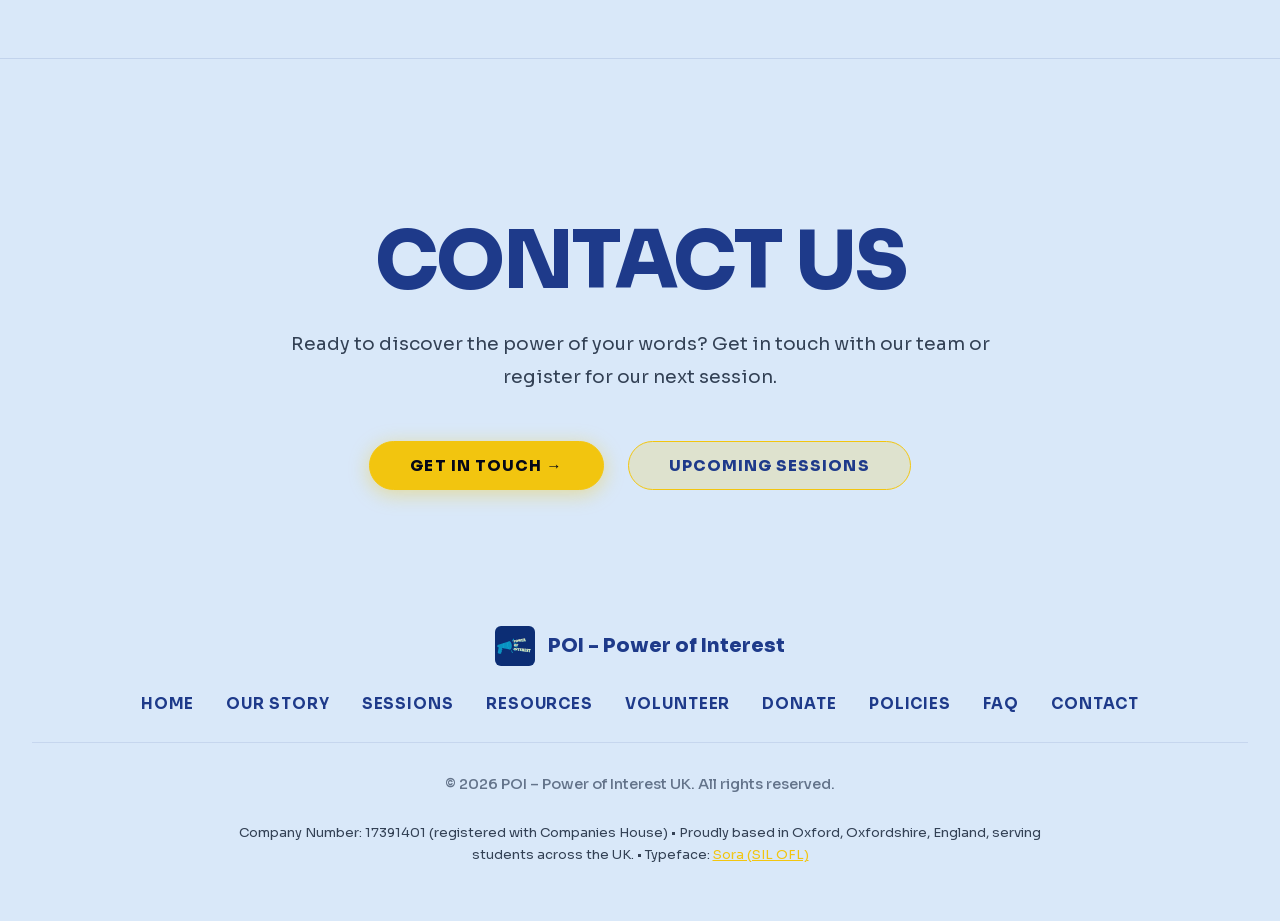
==== commit 05e18dcc: "Add permanent fundraising page, top banner, and Zeffy donation links" ====
--- a/index.html
+++ b/index.html
@@ -90,6 +90,15 @@
 
   <!-- ===== HEADER ===== -->
   <header class="site-header">
+    <!-- Top Support Banner -->
+    <div class="top-support-banner" role="region" aria-label="Fundraiser Announcement">
+      <div class="top-banner-inner">
+        <span class="top-banner-badge">Fundraiser</span>
+        <span class="top-banner-text">Empower young voices &mdash; support our <strong>&ldquo;Your Words. Your Way.&rdquo;</strong> campaign on Zeffy</span>
+        <a href="donate.html" class="top-banner-cta">Support Us &rarr;</a>
+      </div>
+    </div>
+
     <div class="header-inner">
       <a href="index.html" class="header-brand">
         <img src="logo.jpg" alt="POI Logo" class="header-logo" />
@@ -110,11 +119,13 @@
             <a href="sessions.html" role="menuitem">Sessions</a>
             <a href="resources.html" role="menuitem">Resources</a>
             <a href="volunteering.html" role="menuitem">Volunteer</a>
+            <a href="donate.html" class="nav-menu-donate" role="menuitem">Donate</a>
             <a href="faq.html" role="menuitem">FAQ</a>
             <a href="policies.html" role="menuitem">Policies</a>
             <a href="contact.html" role="menuitem">Contact</a>
           </div>
         </div>
+        <a href="donate.html" class="nav-donate-link">Donate</a>
         <a href="sessions.html" class="nav-cta">Sign Up</a>
       </nav>
       <button class="hamburger" id="hamburger" aria-label="Toggle menu" aria-expanded="false">
@@ -127,10 +138,12 @@
       <a href="sessions.html">Sessions</a>
       <a href="resources.html">Resources</a>
       <a href="volunteering.html">Volunteer</a>
+      <a href="donate.html" class="mobile-nav-donate">Donate</a>
       <a href="faq.html">FAQ</a>
       <a href="policies.html">Policies</a>
       <a href="contact.html">Contact</a>
-      <a href="sessions.html" class="btn btn-primary" style="margin-top: 1rem;">Sign Up &rarr;</a>
+      <a href="donate.html" class="btn btn-outline-yellow" style="margin-top: 1rem; width: 100%; text-align: center;">Support Us &rarr;</a>
+      <a href="sessions.html" class="btn btn-primary" style="margin-top: 0.5rem; width: 100%; text-align: center;">Sign Up &rarr;</a>
     </nav>
   </header>
 
@@ -267,6 +280,17 @@
           </div>
           <a href="volunteering.html" class="btn btn-outline">Volunteer With Us &rarr;</a>
         </div>
+
+        <div class="join-card reveal reveal-delay-3" style="border-color: var(--yellow-border); background: radial-gradient(circle at 90% 10%, rgba(242, 197, 15, 0.12) 0%, transparent 70%), var(--bg-card);">
+          <div>
+            <span style="display: inline-block; font-size: 0.72rem; font-weight: 800; text-transform: uppercase; letter-spacing: 0.1em; color: var(--yellow); margin-bottom: 0.75rem;">Fundraiser</span>
+            <h3>Support Our Mission</h3>
+            <p>
+              Help us keep workshops 100% free for all students. Support our &ldquo;Your Words. Your Way.&rdquo; campaign on Zeffy &mdash; with zero platform fees.
+            </p>
+          </div>
+          <a href="donate.html" class="btn btn-outline-yellow">Donate &amp; Support &rarr;</a>
+        </div>
       </div>
     </div>
   </section>
@@ -294,6 +318,7 @@
           <a href="sessions.html">Sessions</a>
           <a href="resources.html">Resources</a>
           <a href="volunteering.html">Volunteer</a>
+          <a href="donate.html">Donate</a>
           <a href="policies.html">Policies</a>
           <a href="faq.html">FAQ</a>
           <a href="contact.html">Contact</a>
--- a/styles.css
+++ b/styles.css
@@ -2840,6 +2840,533 @@
 }
 
 /* ==========================================================================
+   PERMANENT FUNDRAISING BANNER & DONATION PAGE STYLES
+   ========================================================================== */
+
+/* Top Support / Fundraising Banner */
+.top-support-banner {
+  background: linear-gradient(90deg, #0a183d 0%, #1e3a8a 45%, #1d4ed8 75%, #0f172a 100%);
+  border-bottom: 1.5px solid rgba(242, 197, 15, 0.45);
+  color: #ffffff;
+  padding: 0.42rem 1.25rem;
+  font-size: 0.83rem;
+  position: relative;
+  z-index: 1001;
+  box-shadow: 0 2px 14px rgba(0, 0, 0, 0.15);
+  transition: background 0.3s ease;
+}
+
+[data-theme="dark"] .top-support-banner {
+  background: linear-gradient(90deg, #070d1e 0%, #0f1f45 50%, #0b1530 100%);
+  border-bottom: 1.5px solid rgba(242, 197, 15, 0.55);
+}
+
+.top-banner-inner {
+  max-width: var(--max-w);
+  margin: 0 auto;
+  display: flex;
+  align-items: center;
+  justify-content: center;
+  gap: 1rem;
+  flex-wrap: wrap;
+  text-align: center;
+  line-height: 1.35;
+}
+
+.top-banner-badge {
+  display: inline-flex;
+  align-items: center;
+  background: var(--yellow);
+  color: #060818;
+  font-weight: 800;
+  font-size: 0.68rem;
+  padding: 0.15rem 0.6rem;
+  border-radius: var(--radius-full);
+  text-transform: uppercase;
+  letter-spacing: 0.08em;
+  white-space: nowrap;
+  box-shadow: 0 2px 8px rgba(242, 197, 15, 0.35);
+}
+
+.top-banner-text {
+  color: #f1f5f9;
+  font-weight: 500;
+}
+
+.top-banner-text strong {
+  color: var(--yellow);
+  font-weight: 700;
+}
+
+.top-banner-cta {
+  display: inline-flex;
+  align-items: center;
+  gap: 0.35rem;
+  color: var(--yellow);
+  font-weight: 800;
+  text-transform: uppercase;
+  font-size: 0.76rem;
+  letter-spacing: 0.06em;
+  background: rgba(242, 197, 15, 0.15);
+  border: 1px solid rgba(242, 197, 15, 0.6);
+  padding: 0.2rem 0.75rem;
+  border-radius: var(--radius-full);
+  transition: all 0.2s ease;
+  white-space: nowrap;
+  text-decoration: none;
+}
+
+.top-banner-cta:hover {
+  background: var(--yellow);
+  color: #060818;
+  border-color: var(--yellow);
+  transform: translateY(-1px);
+  box-shadow: 0 4px 12px rgba(242, 197, 15, 0.35);
+}
+
+@media (max-width: 680px) {
+  .top-support-banner {
+    padding: 0.35rem 0.75rem;
+    font-size: 0.75rem;
+  }
+  .top-banner-inner {
+    gap: 0.4rem;
+  }
+  .top-banner-text {
+    font-size: 0.75rem;
+  }
+}
+
+/* Nav Donate Link */
+.nav-donate-link {
+  display: inline-flex;
+  align-items: center;
+  color: var(--heading-color);
+  font-weight: 800;
+  font-size: 0.92rem;
+  text-transform: uppercase;
+  letter-spacing: 0.08em;
+  padding: 0.55rem 0.85rem;
+  border-radius: var(--radius-full);
+  transition: all 0.2s ease;
+  position: relative;
+}
+
+.nav-donate-link:hover {
+  color: var(--blue-mid);
+}
+
+.nav-donate-link.active {
+  color: var(--blue-mid);
+  background: var(--blue-bg);
+}
+
+.nav-donate-link::after {
+  display: none !important;
+}
+
+.nav-dropdown-menu a.nav-menu-donate {
+  color: var(--heading-color);
+  font-weight: 800;
+}
+
+.mobile-nav a.mobile-nav-donate {
+  color: var(--heading-color);
+  font-weight: 800;
+}
+
+/* Donate Page Components */
+.donate-trust-strip {
+  display: grid;
+  grid-template-columns: repeat(auto-fit, minmax(280px, 1fr));
+  gap: 1.5rem;
+  margin-bottom: 3.5rem;
+}
+
+.donate-trust-card {
+  background: var(--bg-card);
+  border: 1.5px solid var(--card-border);
+  border-radius: 18px;
+  padding: 1.8rem 1.6rem;
+  box-shadow: var(--card-shadow);
+  display: flex;
+  align-items: flex-start;
+  gap: 1.25rem;
+  transition: all 0.3s var(--ease-fluid);
+}
+
+.donate-trust-card:hover {
+  border-color: var(--yellow);
+  transform: translateY(-4px);
+  box-shadow: 0 12px 30px rgba(0, 0, 0, 0.1), 0 0 15px rgba(242, 197, 15, 0.2);
+}
+
+.donate-trust-icon {
+  width: 48px;
+  height: 48px;
+  border-radius: 14px;
+  background: var(--yellow-bg);
+  border: 1.5px solid var(--yellow-border);
+  display: flex;
+  align-items: center;
+  justify-content: center;
+  font-size: 1.4rem;
+  flex-shrink: 0;
+}
+
+.donate-trust-content h3 {
+  font-size: 1.12rem;
+  margin-bottom: 0.35rem;
+  color: var(--heading-color);
+}
+
+.donate-trust-content p {
+  font-size: 0.88rem;
+  color: var(--text-slate);
+  line-height: 1.55;
+  margin: 0;
+}
+
+/* Featured Donation Hero Showcase Card */
+.donate-showcase-card {
+  background: radial-gradient(circle at 80% 20%, rgba(242, 197, 15, 0.12) 0%, transparent 60%), var(--bg-card);
+  border: 2px solid var(--yellow-border);
+  border-radius: 26px;
+  padding: 3.5rem 3rem;
+  box-shadow: 0 20px 60px rgba(0, 0, 0, 0.12), 0 0 35px rgba(242, 197, 15, 0.15);
+  margin-bottom: 4rem;
+  display: grid;
+  grid-template-columns: 1.15fr 0.85fr;
+  gap: 3.5rem;
+  align-items: center;
+  position: relative;
+  overflow: hidden;
+}
+
+@media (max-width: 960px) {
+  .donate-showcase-card {
+    grid-template-columns: 1fr;
+    padding: 2.5rem 1.8rem;
+    gap: 2.5rem;
+  }
+}
+
+.donate-showcase-left h2 {
+  font-size: clamp(1.9rem, 3.5vw, 2.6rem);
+  margin-bottom: 1.25rem;
+  color: var(--heading-color);
+  line-height: 1.2;
+}
+
+.donate-showcase-left p {
+  font-size: 1.05rem;
+  line-height: 1.75;
+  color: var(--text-slate);
+  margin-bottom: 1.5rem;
+}
+
+.donate-quote-box {
+  background: var(--info-box-bg);
+  border-left: 4px solid var(--yellow);
+  padding: 1.25rem 1.5rem;
+  border-radius: 0 14px 14px 0;
+  margin-bottom: 1.75rem;
+  font-style: italic;
+  color: var(--heading-color);
+  line-height: 1.6;
+}
+
+.donate-action-box {
+  background: var(--bg-page);
+  border: 1.5px solid var(--card-border);
+  border-radius: 20px;
+  padding: 2.5rem 2rem;
+  text-align: center;
+  box-shadow: 0 12px 35px rgba(0, 0, 0, 0.08);
+  display: flex;
+  flex-direction: column;
+  gap: 1.25rem;
+  align-items: center;
+}
+
+.zeffy-badge {
+  display: inline-flex;
+  align-items: center;
+  gap: 0.5rem;
+  background: rgba(37, 99, 235, 0.1);
+  border: 1.5px solid rgba(37, 99, 235, 0.25);
+  padding: 0.4rem 1rem;
+  border-radius: var(--radius-full);
+  font-size: 0.82rem;
+  font-weight: 700;
+  color: var(--blue-mid);
+  text-transform: uppercase;
+  letter-spacing: 0.06em;
+}
+
+.btn-donate-large {
+  display: inline-flex;
+  align-items: center;
+  justify-content: center;
+  gap: 0.65rem;
+  background: var(--yellow);
+  color: #060818;
+  font-family: 'Sora', sans-serif;
+  font-weight: 800;
+  font-size: 1.15rem;
+  padding: 1.25rem 2.5rem;
+  border-radius: var(--radius-full);
+  border: 2px solid var(--yellow);
+  text-transform: uppercase;
+  letter-spacing: 0.08em;
+  box-shadow: 0 8px 30px rgba(242, 197, 15, 0.45);
+  transition: all 0.3s var(--ease-fluid);
+  width: 100%;
+  text-decoration: none;
+  cursor: pointer;
+}
+
+.btn-donate-large:hover {
+  background: var(--yellow-light);
+  border-color: var(--yellow-light);
+  transform: translateY(-3px) scale(1.02);
+  box-shadow: 0 14px 40px rgba(242, 197, 15, 0.6);
+  color: #000000;
+}
+
+.donate-guarantee-note {
+  font-size: 0.82rem;
+  color: var(--text-muted);
+  line-height: 1.5;
+  margin: 0;
+}
+
+.payment-methods-strip {
+  display: flex;
+  align-items: center;
+  justify-content: center;
+  gap: 0.6rem;
+  flex-wrap: wrap;
+  font-size: 0.76rem;
+  color: var(--text-muted);
+  font-weight: 600;
+  text-transform: uppercase;
+  letter-spacing: 0.05em;
+}
+
+.payment-method-pill {
+  background: var(--hairline);
+  padding: 0.2rem 0.55rem;
+  border-radius: 6px;
+  border: 1px solid var(--hairline-hover);
+}
+
+/* Giving Tiers Grid */
+.giving-tiers-grid {
+  display: grid;
+  grid-template-columns: repeat(auto-fit, minmax(260px, 1fr));
+  gap: 2rem;
+  margin-bottom: 4.5rem;
+}
+
+.giving-tier-card {
+  background: var(--bg-card);
+  border: 1.5px solid var(--card-border);
+  border-radius: 20px;
+  padding: 2.4rem 2rem;
+  box-shadow: var(--card-shadow);
+  display: flex;
+  flex-direction: column;
+  justify-content: space-between;
+  gap: 1.5rem;
+  transition: all 0.3s var(--ease-fluid);
+  position: relative;
+}
+
+.giving-tier-card:hover {
+  border-color: var(--yellow);
+  transform: translateY(-6px);
+  box-shadow: 0 16px 45px rgba(0, 0, 0, 0.15), 0 0 25px rgba(242, 197, 15, 0.25);
+}
+
+.giving-tier-card.featured {
+  border-color: var(--yellow);
+  background: radial-gradient(circle at 90% 10%, rgba(242, 197, 15, 0.12) 0%, transparent 70%), var(--bg-card);
+}
+
+.tier-amount {
+  font-size: 2.6rem;
+  font-weight: 900;
+  color: var(--heading-color);
+  line-height: 1;
+  margin-bottom: 0.35rem;
+  display: flex;
+  align-items: baseline;
+  gap: 0.2rem;
+}
+
+.tier-amount span {
+  font-size: 1.1rem;
+  color: var(--yellow);
+  font-weight: 800;
+}
+
+.tier-tag {
+  display: inline-block;
+  font-size: 0.72rem;
+  font-weight: 800;
+  text-transform: uppercase;
+  letter-spacing: 0.1em;
+  color: var(--blue-mid);
+  background: var(--blue-bg);
+  padding: 0.25rem 0.65rem;
+  border-radius: var(--radius-full);
+  margin-bottom: 1rem;
+}
+
+.giving-tier-card h3 {
+  font-size: 1.25rem;
+  margin-bottom: 0.65rem;
+  color: var(--heading-color);
+}
+
+.giving-tier-card p {
+  font-size: 0.95rem;
+  color: var(--text-slate);
+  line-height: 1.6;
+  margin: 0;
+}
+
+/* Impact Breakdown Grid */
+.impact-breakdown-grid {
+  display: grid;
+  grid-template-columns: repeat(auto-fit, minmax(240px, 1fr));
+  gap: 1.5rem;
+  margin-bottom: 4rem;
+}
+
+.impact-breakdown-card {
+  background: var(--bg-card);
+  border: 1.5px solid var(--card-border);
+  border-radius: 18px;
+  padding: 2rem 1.75rem;
+  box-shadow: var(--card-shadow);
+  display: flex;
+  flex-direction: column;
+  gap: 0.75rem;
+}
+
+.impact-percentage {
+  font-size: 2.5rem;
+  font-weight: 900;
+  color: var(--yellow);
+  line-height: 1;
+}
+
+.impact-breakdown-card h3 {
+  font-size: 1.15rem;
+  color: var(--heading-color);
+  margin: 0;
+}
+
+.impact-breakdown-card p {
+  font-size: 0.9rem;
+  color: var(--text-slate);
+  line-height: 1.55;
+  margin: 0;
+}
+
+/* Share Card Component */
+.share-campaign-box {
+  background: var(--bg-card);
+  border: 1.5px solid var(--card-border);
+  border-radius: 22px;
+  padding: 2.75rem 2.25rem;
+  text-align: center;
+  box-shadow: var(--card-shadow);
+  max-width: 820px;
+  margin: 0 auto 4rem;
+}
+
+.share-campaign-box h3 {
+  font-size: 1.6rem;
+  color: var(--heading-color);
+  margin-bottom: 0.75rem;
+}
+
+.share-campaign-box p {
+  font-size: 1rem;
+  color: var(--text-slate);
+  max-width: 620px;
+  margin: 0 auto 1.5rem;
+  line-height: 1.65;
+}
+
+.share-input-row {
+  display: flex;
+  align-items: center;
+  gap: 0.75rem;
+  max-width: 580px;
+  margin: 0 auto 1.5rem;
+}
+
+@media (max-width: 600px) {
+  .share-input-row {
+    flex-direction: column;
+  }
+  .share-input-row .btn {
+    width: 100%;
+  }
+}
+
+.share-link-input {
+  flex: 1;
+  background: var(--input-bg);
+  border: 1.5px solid var(--input-border);
+  border-radius: var(--radius-full);
+  padding: 0.85rem 1.25rem;
+  font-family: 'Sora', sans-serif;
+  font-size: 0.9rem;
+  color: var(--heading-color);
+  outline: none;
+  width: 100%;
+}
+
+.share-link-input:focus {
+  border-color: var(--yellow);
+}
+
+.share-social-links {
+  display: flex;
+  align-items: center;
+  justify-content: center;
+  gap: 0.85rem;
+  flex-wrap: wrap;
+}
+
+.share-social-btn {
+  display: inline-flex;
+  align-items: center;
+  gap: 0.5rem;
+  background: var(--hairline);
+  color: var(--heading-color);
+  border: 1px solid var(--card-border);
+  padding: 0.6rem 1.2rem;
+  border-radius: var(--radius-full);
+  font-size: 0.82rem;
+  font-weight: 700;
+  text-decoration: none;
+  transition: all 0.2s ease;
+}
+
+.share-social-btn:hover {
+  background: var(--yellow-bg);
+  border-color: var(--yellow-border);
+  color: var(--heading-color);
+  transform: translateY(-2px);
+}
+
+/* ==========================================================================
    PRINT RESTRICTIONS
    Block printing of protected materials
    ========================================================================== */
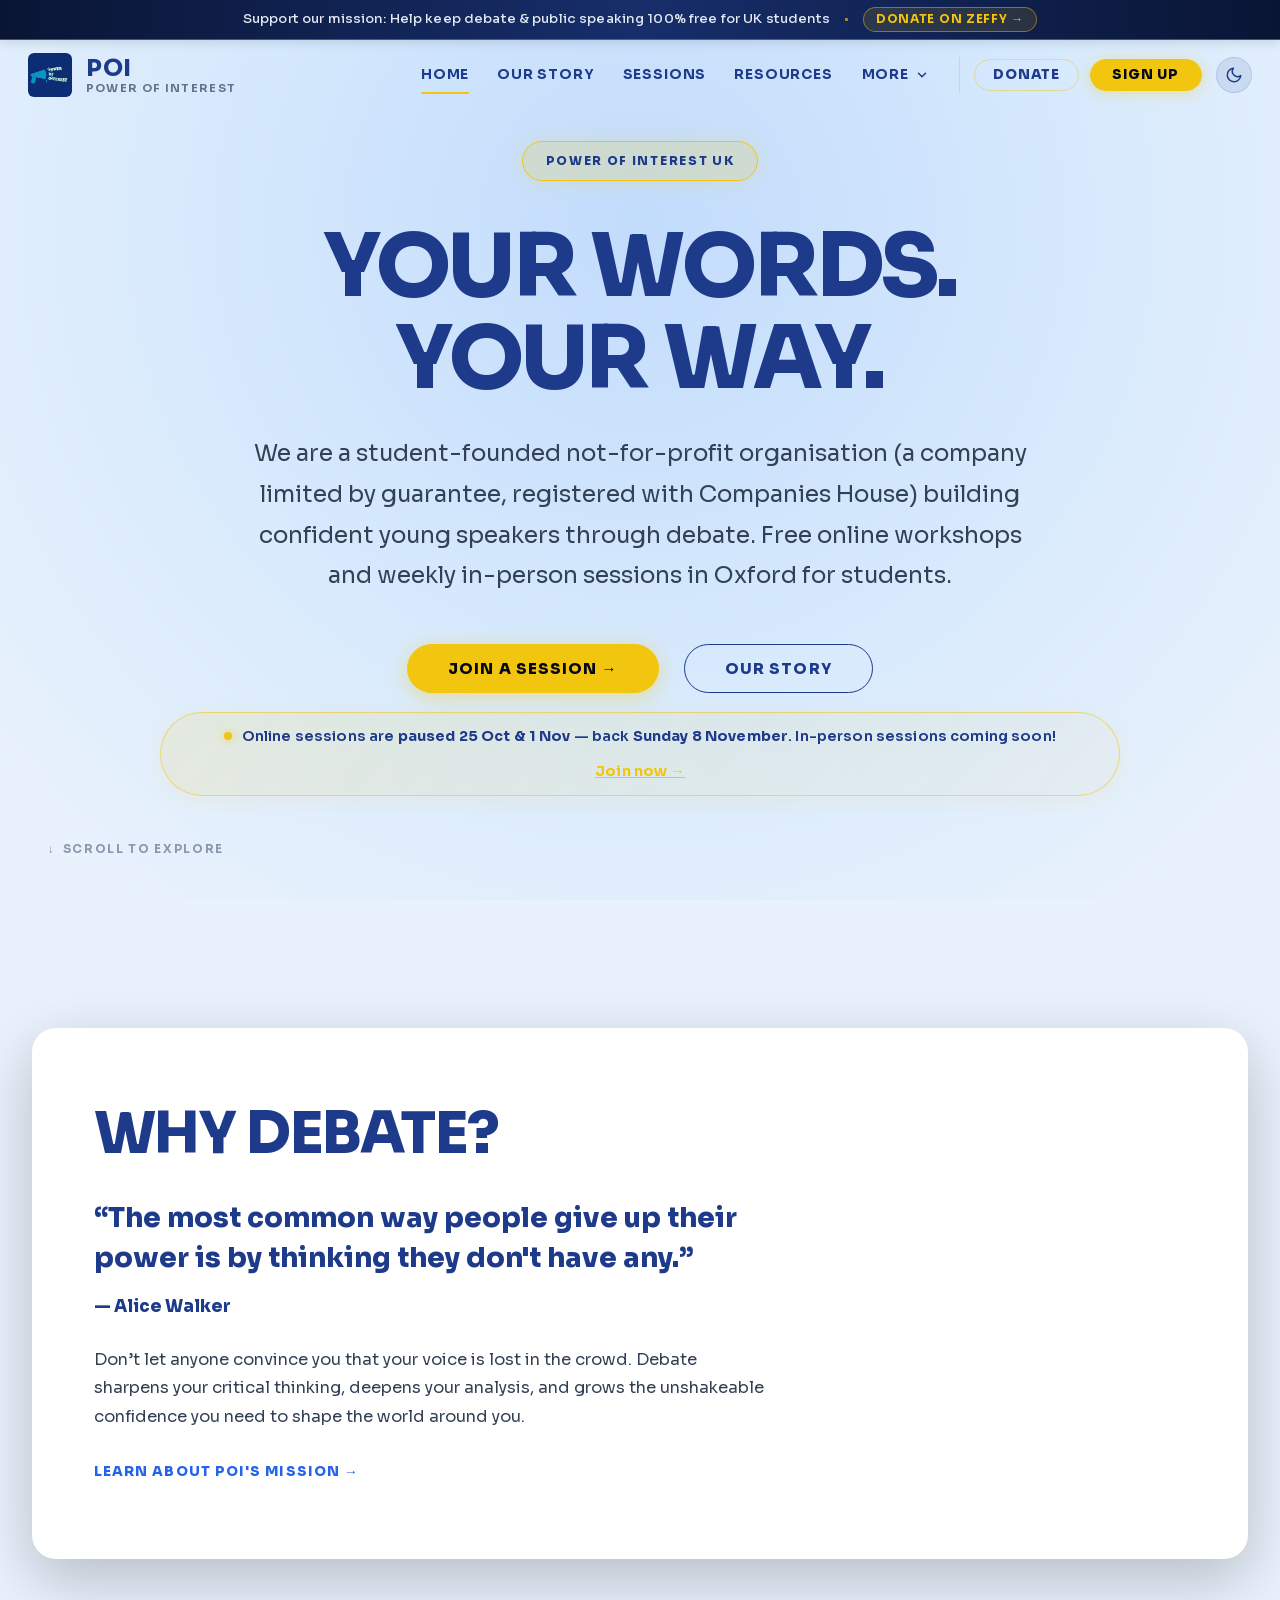
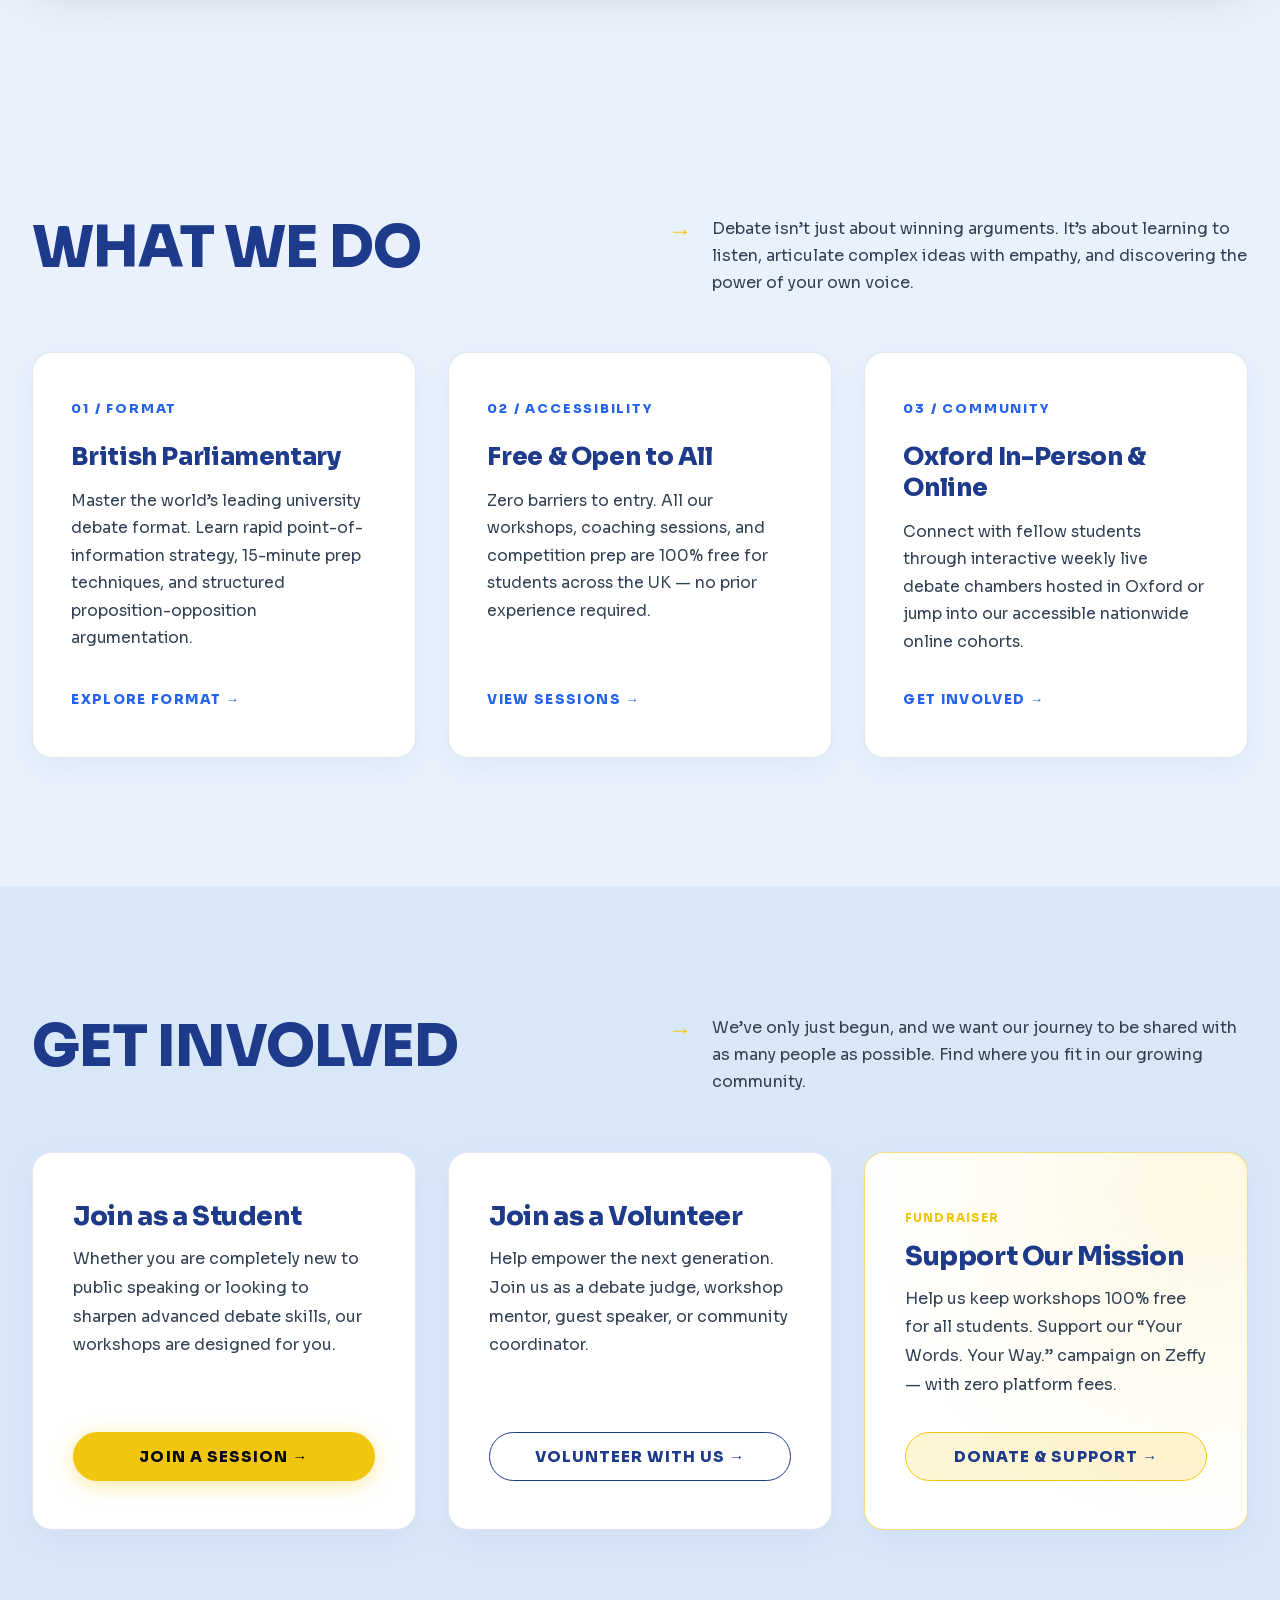
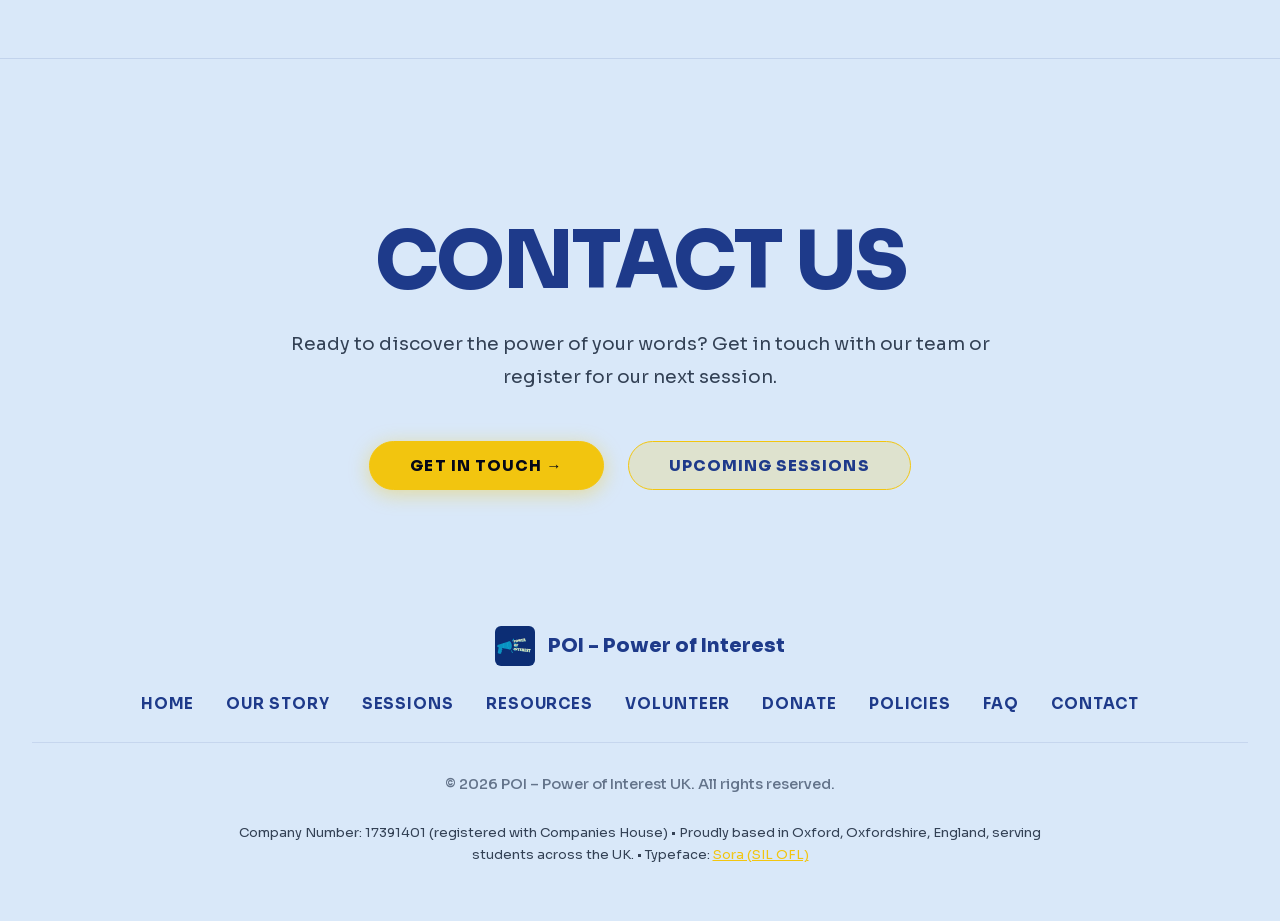
==== commit ea516af5: "Organize top header navigation hierarchy, streamline fundraising banner, and eliminate hearts" ====
--- a/index.html
+++ b/index.html
@@ -27,7 +27,7 @@
   <link rel="preconnect" href="https://fonts.googleapis.com" />
   <link rel="preconnect" href="https://fonts.gstatic.com" crossorigin />
   <link href="https://fonts.googleapis.com/css2?family=Sora:wght@300;400;500;600;700;800;900&amp;display=swap" rel="stylesheet" />
-  <link rel="stylesheet" href="styles.css?v=2.1" />
+  <link rel="stylesheet" href="styles.css?v=2.3" />
   <link rel="icon" href="logo.jpg" type="image/jpeg" />
   <link rel="canonical" href="https://poi.org.uk/" />
   <!-- Structured Data: Organization -->
@@ -93,9 +93,9 @@
     <!-- Top Support Banner -->
     <div class="top-support-banner" role="region" aria-label="Fundraiser Announcement">
       <div class="top-banner-inner">
-        <span class="top-banner-badge">Fundraiser</span>
-        <span class="top-banner-text">Empower young voices &mdash; support our <strong>&ldquo;Your Words. Your Way.&rdquo;</strong> campaign on Zeffy</span>
-        <a href="donate.html" class="top-banner-cta">Support Us &rarr;</a>
+        <span class="top-banner-text">Support our mission: Help keep debate &amp; public speaking 100% free for UK students</span>
+        <span class="top-banner-sep" aria-hidden="true">&bull;</span>
+        <a href="donate.html" class="top-banner-cta">Donate on Zeffy &rarr;</a>
       </div>
     </div>
 
@@ -109,24 +109,25 @@
       </a>
       <nav class="nav" role="navigation" aria-label="Main navigation">
         <a href="index.html" class="active">Home</a>
+        <a href="about.html">Our Story</a>
+        <a href="sessions.html">Sessions</a>
+        <a href="resources.html">Resources</a>
         <div class="nav-dropdown">
-          <button type="button" class="nav-dropdown-btn" id="pages-dropdown-btn" aria-label="Menu" title="Menu" aria-expanded="false" aria-haspopup="true">
-            <svg width="20" height="20" viewBox="0 0 24 24" fill="none" stroke="currentColor" stroke-width="2.2" stroke-linecap="round" stroke-linejoin="round"><line x1="4" y1="6" x2="20" y2="6"/><line x1="4" y1="12" x2="20" y2="12"/><line x1="4" y1="18" x2="20" y2="18"/></svg>
+          <button type="button" class="nav-dropdown-btn" id="pages-dropdown-btn" aria-label="More pages" aria-expanded="false" aria-haspopup="true">
+            <span>More</span>
+            <svg width="14" height="14" viewBox="0 0 24 24" fill="none" stroke="currentColor" stroke-width="2.5" stroke-linecap="round" stroke-linejoin="round"><polyline points="6 9 12 15 18 9"/></svg>
           </button>
           <div class="nav-dropdown-menu" id="pages-dropdown-menu" role="menu" aria-labelledby="pages-dropdown-btn">
-            <a href="index.html" class="active" role="menuitem">Home</a>
-            <a href="about.html" role="menuitem">Our Story</a>
-            <a href="sessions.html" role="menuitem">Sessions</a>
-            <a href="resources.html" role="menuitem">Resources</a>
             <a href="volunteering.html" role="menuitem">Volunteer</a>
-            <a href="donate.html" class="nav-menu-donate" role="menuitem">Donate</a>
             <a href="faq.html" role="menuitem">FAQ</a>
             <a href="policies.html" role="menuitem">Policies</a>
             <a href="contact.html" role="menuitem">Contact</a>
           </div>
         </div>
-        <a href="donate.html" class="nav-donate-link">Donate</a>
-        <a href="sessions.html" class="nav-cta">Sign Up</a>
+        <div class="nav-actions">
+          <a href="donate.html" class="nav-btn-donate">Donate</a>
+          <a href="sessions.html" class="nav-cta">Sign Up</a>
+        </div>
       </nav>
       <button class="hamburger" id="hamburger" aria-label="Toggle menu" aria-expanded="false">
         <span></span><span></span><span></span>
@@ -138,12 +139,13 @@
       <a href="sessions.html">Sessions</a>
       <a href="resources.html">Resources</a>
       <a href="volunteering.html">Volunteer</a>
-      <a href="donate.html" class="mobile-nav-donate">Donate</a>
       <a href="faq.html">FAQ</a>
       <a href="policies.html">Policies</a>
       <a href="contact.html">Contact</a>
-      <a href="donate.html" class="btn btn-outline-yellow" style="margin-top: 1rem; width: 100%; text-align: center;">Support Us &rarr;</a>
-      <a href="sessions.html" class="btn btn-primary" style="margin-top: 0.5rem; width: 100%; text-align: center;">Sign Up &rarr;</a>
+      <div class="mobile-nav-actions">
+        <a href="donate.html" class="btn btn-outline-yellow">Support Us &rarr;</a>
+        <a href="sessions.html" class="btn btn-primary">Sign Up &rarr;</a>
+      </div>
     </nav>
   </header>
 
--- a/styles.css
+++ b/styles.css
@@ -557,10 +557,10 @@
   display: flex;
   align-items: center;
   justify-content: space-between;
-  padding: 1.15rem 1.75rem;
+  padding: 0.85rem 1.75rem;
   max-width: var(--max-w);
   margin: 0 auto;
-  gap: 1.5rem;
+  gap: 1.25rem;
 }
 
 .header-brand {
@@ -568,6 +568,7 @@
   align-items: center;
   gap: 0.85rem;
   text-decoration: none;
+  flex-shrink: 0;
 }
 
 .header-logo {
@@ -591,14 +592,14 @@
 .brand-title {
   font-family: 'Sora', sans-serif;
   font-weight: 900;
-  font-size: 1.5rem;
+  font-size: 1.45rem;
   color: var(--heading-color);
   letter-spacing: 0.04em;
   transition: color 0.3s ease;
 }
 
 .brand-sub {
-  font-size: 0.72rem;
+  font-size: 0.7rem;
   color: var(--text-muted);
   font-weight: 700;
   letter-spacing: 0.12em;
@@ -608,16 +609,16 @@
 .nav {
   display: flex;
   align-items: center;
-  gap: 0.75rem;
+  gap: 0.25rem;
 }
 
 .nav a {
-  padding: 0.55rem 1rem;
-  font-weight: 800;
-  font-size: 0.92rem;
-  color: var(--heading-color);
-  text-transform: uppercase;
-  letter-spacing: 0.08em;
+  padding: 0.5rem 0.75rem;
+  font-weight: 700;
+  font-size: 0.86rem;
+  color: var(--heading-color);
+  text-transform: uppercase;
+  letter-spacing: 0.06em;
   transition: color 0.25s ease;
   white-space: nowrap;
   position: relative;
@@ -626,10 +627,10 @@
 .nav a::after {
   content: '';
   position: absolute;
-  bottom: 0px;
-  left: 1rem;
-  right: 1rem;
-  height: 2.5px;
+  bottom: 2px;
+  left: 0.75rem;
+  right: 0.75rem;
+  height: 2px;
   background: var(--yellow);
   border-radius: 2px;
   transform: scaleX(0);
@@ -673,13 +674,18 @@
 .nav-dropdown-btn {
   display: inline-flex;
   align-items: center;
-  justify-content: center;
+  gap: 0.35rem;
   background: none;
   border: 1.5px solid transparent;
-  padding: 0.5rem;
-  border-radius: 10px;
+  padding: 0.45rem 0.75rem;
+  border-radius: 8px;
   color: var(--heading-color);
   cursor: pointer;
+  font-family: 'Sora', sans-serif;
+  font-weight: 700;
+  font-size: 0.86rem;
+  text-transform: uppercase;
+  letter-spacing: 0.06em;
   transition: all 0.25s var(--ease-fluid);
   position: relative;
   line-height: 1;
@@ -701,7 +707,7 @@
 .nav-dropdown-btn:hover svg,
 .nav-dropdown:hover .nav-dropdown-btn svg,
 .nav-dropdown.open .nav-dropdown-btn svg {
-  transform: scale(1.08);
+  transform: translateY(2px);
 }
 
 .nav-dropdown-btn.active {
@@ -715,7 +721,7 @@
   top: calc(100% + 8px);
   left: 50%;
   transform: translateX(-50%) translateY(8px);
-  min-width: 200px;
+  min-width: 190px;
   background: var(--bg-card);
   border: 1.5px solid var(--card-border);
   border-radius: 16px;
@@ -749,7 +755,7 @@
   padding: 0.65rem 1rem;
   border-radius: 10px;
   font-family: 'Sora', sans-serif;
-  font-size: 0.85rem;
+  font-size: 0.84rem;
   font-weight: 700;
   text-transform: uppercase;
   letter-spacing: 0.06em;
@@ -765,7 +771,7 @@
 .nav-dropdown-menu a:hover {
   background: var(--yellow-bg);
   color: var(--heading-color);
-  padding-left: 1.25rem;
+  padding-left: 1.2rem;
 }
 
 .nav-dropdown-menu a.active {
@@ -774,16 +780,66 @@
   font-weight: 800;
 }
 
+/* Nav Actions Container */
+.nav-actions {
+  display: flex;
+  align-items: center;
+  gap: 0.65rem;
+  margin-left: 0.85rem;
+  padding-left: 0.85rem;
+  border-left: 1px solid var(--hairline);
+}
+
+.nav-btn-donate {
+  display: inline-flex;
+  align-items: center;
+  justify-content: center;
+  padding: 0.52rem 1.15rem !important;
+  border-radius: var(--radius-full);
+  font-family: 'Sora', sans-serif;
+  font-weight: 800 !important;
+  font-size: 0.84rem !important;
+  letter-spacing: 0.06em !important;
+  text-transform: uppercase;
+  color: var(--heading-color) !important;
+  background: transparent;
+  border: 1.5px solid var(--hairline-hover);
+  transition: all 0.25s ease;
+  line-height: 1;
+  text-decoration: none;
+}
+
+.nav-btn-donate::after {
+  display: none !important;
+}
+
+.nav-btn-donate:hover {
+  border-color: var(--yellow);
+  color: var(--heading-color) !important;
+  background: var(--yellow-bg);
+  transform: translateY(-1px);
+  box-shadow: 0 4px 14px rgba(242, 197, 15, 0.25);
+}
+
+.nav-btn-donate.active {
+  background: var(--yellow-bg);
+  border-color: var(--yellow);
+  color: var(--heading-color) !important;
+}
+
 .nav .nav-cta {
   background: var(--yellow);
-  color: #060818;
-  font-weight: 800;
-  font-size: 0.92rem;
+  color: #060818 !important;
+  font-weight: 800 !important;
+  font-size: 0.84rem !important;
+  letter-spacing: 0.06em !important;
   border-radius: var(--radius-full);
-  padding: 0.65rem 1.6rem;
-  margin-left: 0.85rem;
+  padding: 0.52rem 1.35rem !important;
+  margin-left: 0;
   box-shadow: 0 2px 14px rgba(242, 197, 15, 0.35);
   border: 1.5px solid var(--yellow);
+  line-height: 1;
+  text-decoration: none;
 }
 
 .nav .nav-cta::after {
@@ -793,7 +849,7 @@
 .nav .nav-cta:hover {
   background: var(--yellow-light);
   border-color: var(--yellow-light);
-  color: #000000;
+  color: #000000 !important;
   transform: translateY(-2px);
   box-shadow: 0 6px 20px rgba(242, 197, 15, 0.5);
 }
@@ -846,6 +902,21 @@
 .mobile-nav a:hover,
 .mobile-nav a.active { color: var(--blue-mid); }
 
+.mobile-nav-actions {
+  display: flex;
+  flex-direction: column;
+  gap: 0.65rem;
+  margin-top: 1.25rem;
+  padding-top: 1.25rem;
+  border-top: 1px solid var(--hairline);
+}
+
+.mobile-nav-actions .btn {
+  width: 100%;
+  text-align: center;
+  justify-content: center;
+}
+
 /* ====================================================
    HERO SECTION (Full Viewport Height & Ambient Spotlight)
    ==================================================== */
@@ -856,7 +927,7 @@
   align-items: center;
   justify-content: center;
   background: radial-gradient(circle at 50% 25%, var(--hero-grad-start) 0%, var(--hero-grad-mid) 50%, var(--bg-page) 90%);
-  padding: 7rem 1.75rem 4.5rem;
+  padding: 8rem 1.75rem 4.5rem;
   text-align: center;
   overflow: hidden;
   box-sizing: border-box;
@@ -1586,17 +1657,18 @@
   display: inline-flex;
   align-items: center;
   justify-content: center;
-  width: 42px;
-  height: 42px;
+  width: 36px;
+  height: 36px;
   border-radius: 50%;
   background: var(--hairline);
   border: 1.5px solid var(--card-border);
   color: var(--heading-color);
   cursor: pointer;
-  font-size: 1.15rem;
+  font-size: 1rem;
   transition: all 0.3s var(--ease-fluid);
   padding: 0;
-  margin-left: 0.5rem;
+  margin-left: 0.25rem;
+  flex-shrink: 0;
 }
 
 .theme-toggle-btn:hover {
@@ -1700,19 +1772,22 @@
   }
 }
 
-@media (max-width: 768px) {
+@media (max-width: 960px) {
   .nav { display: none; }
   .hamburger { display: flex; }
+}
+
+@media (max-width: 768px) {
   
   .container { padding: 0 1.25rem; }
   .section { padding: 5rem 0; }
   
   .page-header { 
-    padding: 6.5rem 1.25rem 3.5rem; 
+    padding: 8.5rem 1.25rem 3.5rem; 
   }
   
   .hero {
-    padding: 6.5rem 1.25rem 4rem;
+    padding: 9.25rem 1.25rem 4rem;
     min-height: 100vh;
   }
 
@@ -2845,20 +2920,20 @@
 
 /* Top Support / Fundraising Banner */
 .top-support-banner {
-  background: linear-gradient(90deg, #0a183d 0%, #1e3a8a 45%, #1d4ed8 75%, #0f172a 100%);
-  border-bottom: 1.5px solid rgba(242, 197, 15, 0.45);
+  background: linear-gradient(90deg, #091534 0%, #172e6b 50%, #091534 100%);
+  border-bottom: 1px solid rgba(242, 197, 15, 0.35);
   color: #ffffff;
   padding: 0.42rem 1.25rem;
-  font-size: 0.83rem;
+  font-size: 0.82rem;
   position: relative;
   z-index: 1001;
-  box-shadow: 0 2px 14px rgba(0, 0, 0, 0.15);
-  transition: background 0.3s ease;
+  box-shadow: 0 2px 10px rgba(0, 0, 0, 0.12);
+  transition: all 0.3s ease;
 }
 
 [data-theme="dark"] .top-support-banner {
-  background: linear-gradient(90deg, #070d1e 0%, #0f1f45 50%, #0b1530 100%);
-  border-bottom: 1.5px solid rgba(242, 197, 15, 0.55);
+  background: linear-gradient(90deg, #050a17 0%, #0d1b3e 50%, #050a17 100%);
+  border-bottom: 1px solid rgba(242, 197, 15, 0.4);
 }
 
 .top-banner-inner {
@@ -2867,48 +2942,35 @@
   display: flex;
   align-items: center;
   justify-content: center;
-  gap: 1rem;
-  flex-wrap: wrap;
+  gap: 0.85rem;
   text-align: center;
-  line-height: 1.35;
-}
-
-.top-banner-badge {
+  line-height: 1.4;
+}
+
+.top-banner-text {
+  color: #e2e8f0;
+  font-weight: 500;
+  letter-spacing: 0.01em;
+}
+
+.top-banner-sep {
+  color: var(--yellow);
+  opacity: 0.65;
+  font-size: 0.75rem;
+  user-select: none;
+}
+
+.top-banner-cta {
   display: inline-flex;
   align-items: center;
-  background: var(--yellow);
-  color: #060818;
-  font-weight: 800;
-  font-size: 0.68rem;
-  padding: 0.15rem 0.6rem;
-  border-radius: var(--radius-full);
-  text-transform: uppercase;
-  letter-spacing: 0.08em;
-  white-space: nowrap;
-  box-shadow: 0 2px 8px rgba(242, 197, 15, 0.35);
-}
-
-.top-banner-text {
-  color: #f1f5f9;
-  font-weight: 500;
-}
-
-.top-banner-text strong {
+  gap: 0.3rem;
   color: var(--yellow);
   font-weight: 700;
-}
-
-.top-banner-cta {
-  display: inline-flex;
-  align-items: center;
-  gap: 0.35rem;
-  color: var(--yellow);
-  font-weight: 800;
-  text-transform: uppercase;
-  font-size: 0.76rem;
+  text-transform: uppercase;
+  font-size: 0.75rem;
   letter-spacing: 0.06em;
-  background: rgba(242, 197, 15, 0.15);
-  border: 1px solid rgba(242, 197, 15, 0.6);
+  background: rgba(242, 197, 15, 0.12);
+  border: 1px solid rgba(242, 197, 15, 0.45);
   padding: 0.2rem 0.75rem;
   border-radius: var(--radius-full);
   transition: all 0.2s ease;
@@ -2921,19 +2983,24 @@
   color: #060818;
   border-color: var(--yellow);
   transform: translateY(-1px);
-  box-shadow: 0 4px 12px rgba(242, 197, 15, 0.35);
+  box-shadow: 0 3px 12px rgba(242, 197, 15, 0.3);
 }
 
 @media (max-width: 680px) {
   .top-support-banner {
-    padding: 0.35rem 0.75rem;
-    font-size: 0.75rem;
+    padding: 0.38rem 0.85rem;
+    font-size: 0.76rem;
   }
   .top-banner-inner {
+    flex-wrap: wrap;
     gap: 0.4rem;
   }
+  .top-banner-sep {
+    display: none;
+  }
   .top-banner-text {
-    font-size: 0.75rem;
+    font-size: 0.76rem;
+    line-height: 1.35;
   }
 }
 
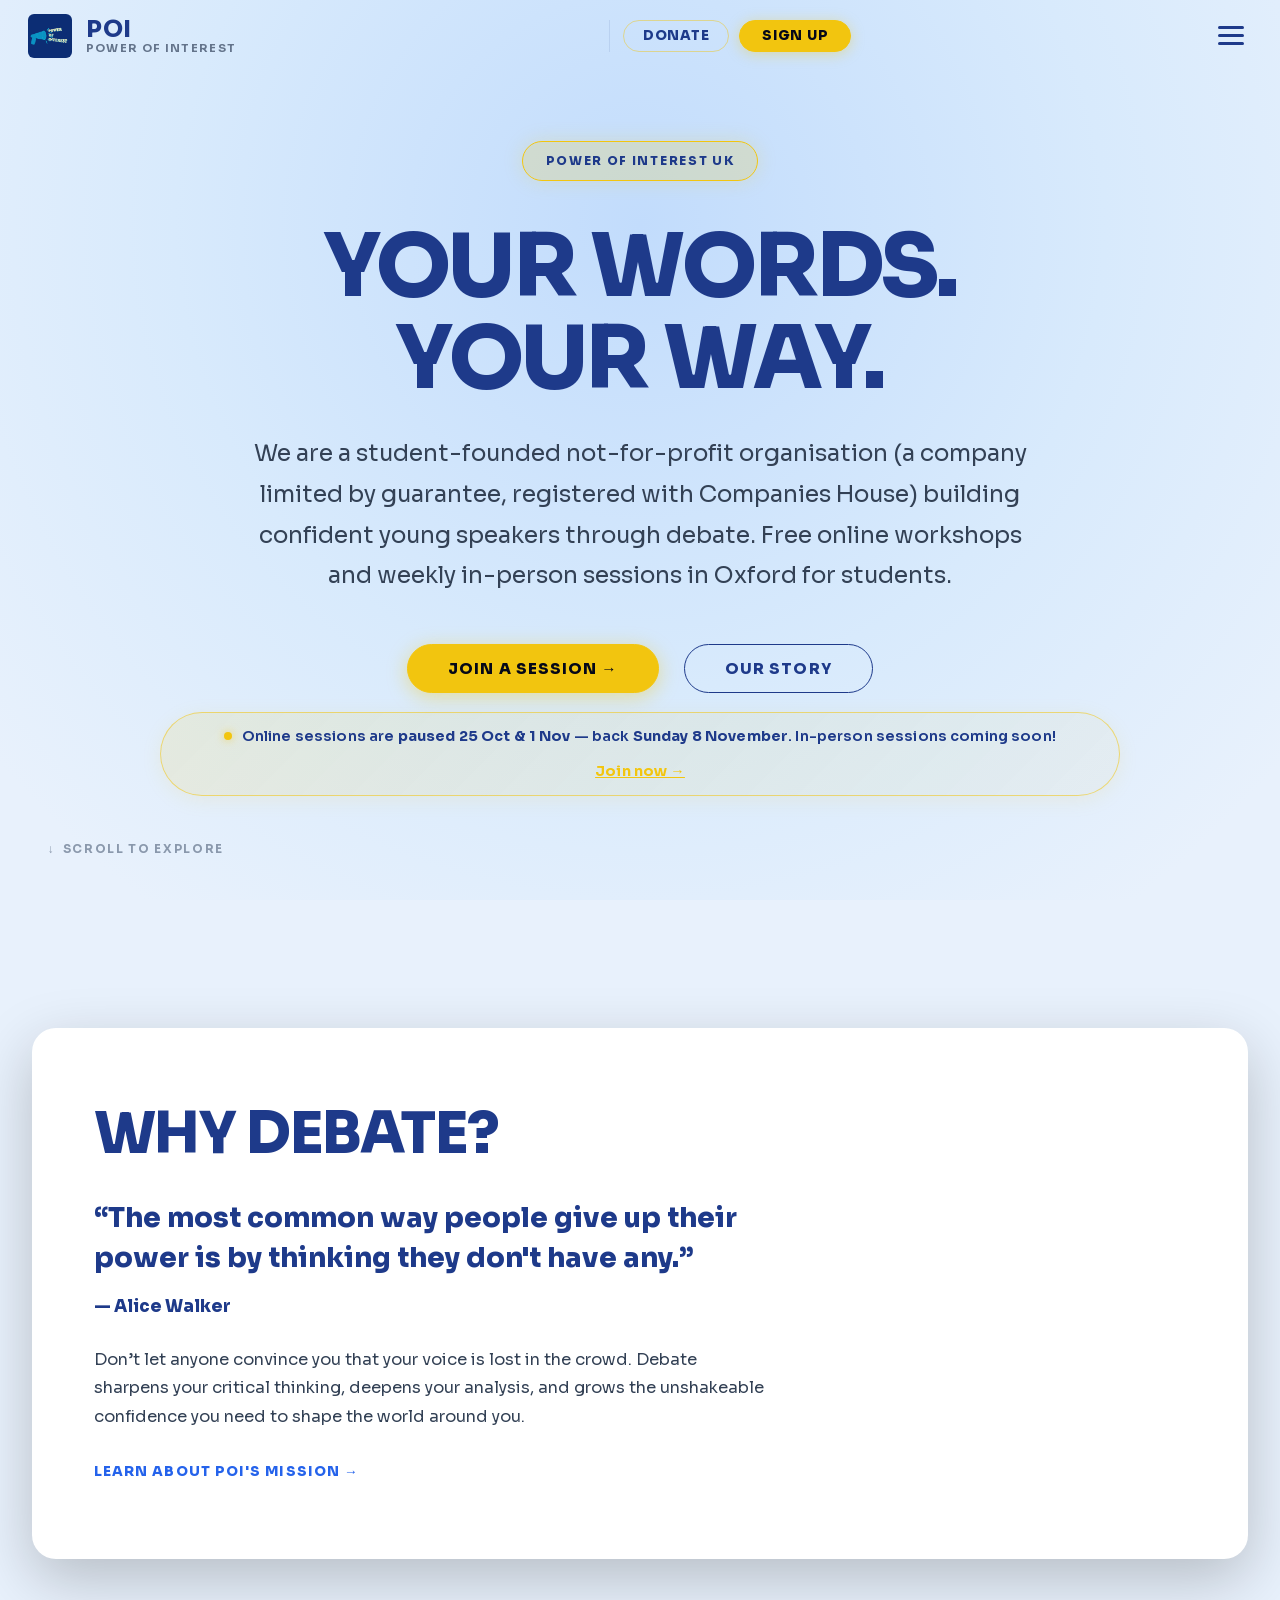
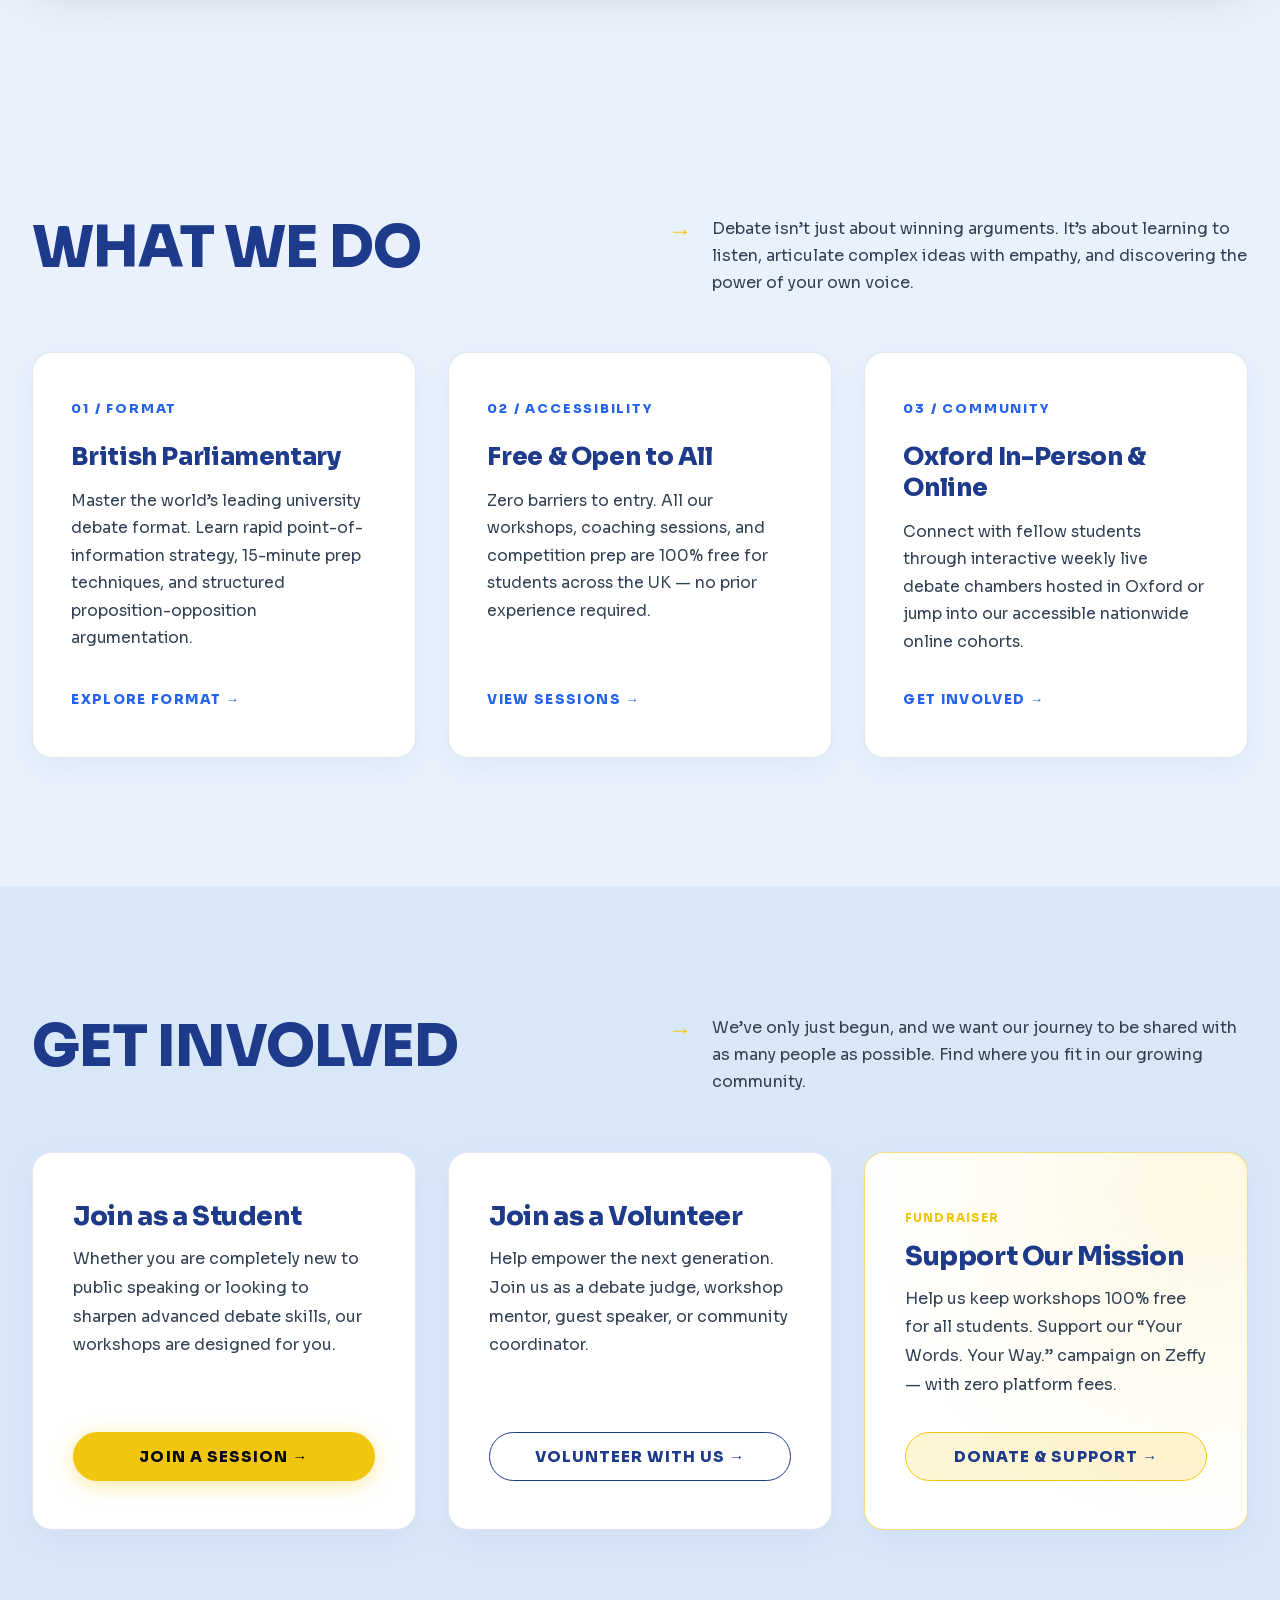
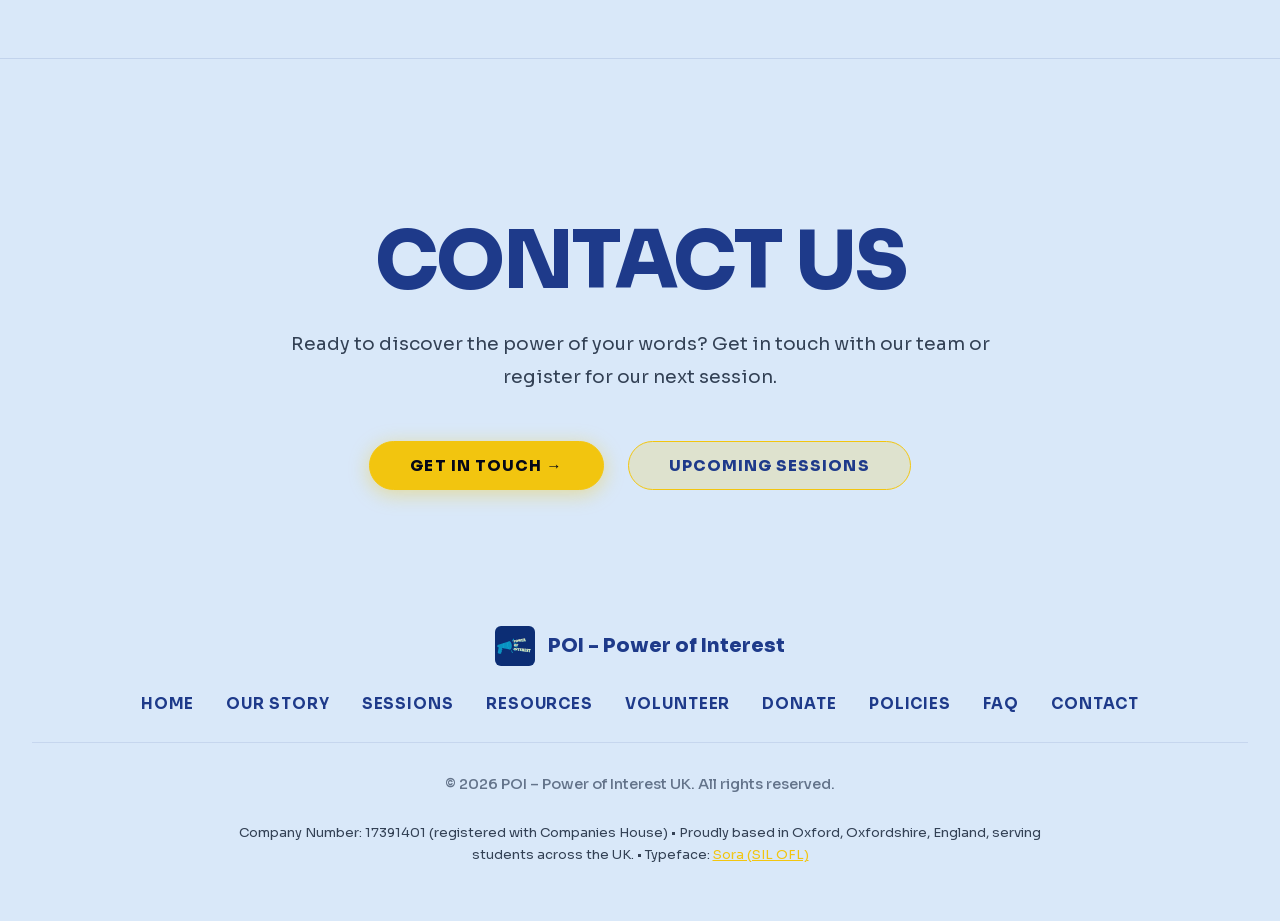
==== commit 3ae500b5: "Link Donate straight to Zeffy, remove donate page and banner, move nav into hamburger dropdown with " ====
--- a/index.html
+++ b/index.html
@@ -90,16 +90,7 @@
 
   <!-- ===== HEADER ===== -->
   <header class="site-header">
-    <!-- Top Support Banner -->
-    <div class="top-support-banner" role="region" aria-label="Fundraiser Announcement">
-      <div class="top-banner-inner">
-        <span class="top-banner-text">Support our mission: Help keep debate &amp; public speaking 100% free for UK students</span>
-        <span class="top-banner-sep" aria-hidden="true">&bull;</span>
-        <a href="donate.html" class="top-banner-cta">Donate on Zeffy &rarr;</a>
-      </div>
-    </div>
-
-    <div class="header-inner">
+<div class="header-inner">
       <a href="index.html" class="header-brand">
         <img src="logo.jpg" alt="POI Logo" class="header-logo" />
         <div class="header-brand-text">
@@ -108,24 +99,9 @@
         </div>
       </a>
       <nav class="nav" role="navigation" aria-label="Main navigation">
-        <a href="index.html" class="active">Home</a>
-        <a href="about.html">Our Story</a>
-        <a href="sessions.html">Sessions</a>
-        <a href="resources.html">Resources</a>
-        <div class="nav-dropdown">
-          <button type="button" class="nav-dropdown-btn" id="pages-dropdown-btn" aria-label="More pages" aria-expanded="false" aria-haspopup="true">
-            <span>More</span>
-            <svg width="14" height="14" viewBox="0 0 24 24" fill="none" stroke="currentColor" stroke-width="2.5" stroke-linecap="round" stroke-linejoin="round"><polyline points="6 9 12 15 18 9"/></svg>
-          </button>
-          <div class="nav-dropdown-menu" id="pages-dropdown-menu" role="menu" aria-labelledby="pages-dropdown-btn">
-            <a href="volunteering.html" role="menuitem">Volunteer</a>
-            <a href="faq.html" role="menuitem">FAQ</a>
-            <a href="policies.html" role="menuitem">Policies</a>
-            <a href="contact.html" role="menuitem">Contact</a>
-          </div>
-        </div>
+
         <div class="nav-actions">
-          <a href="donate.html" class="nav-btn-donate">Donate</a>
+          <a href="https://www.zeffy.com/en-GB/donation-form/your-words-your-way" target="_blank" rel="noopener noreferrer" class="nav-btn-donate">Donate</a>
           <a href="sessions.html" class="nav-cta">Sign Up</a>
         </div>
       </nav>
@@ -143,7 +119,7 @@
       <a href="policies.html">Policies</a>
       <a href="contact.html">Contact</a>
       <div class="mobile-nav-actions">
-        <a href="donate.html" class="btn btn-outline-yellow">Support Us &rarr;</a>
+        <a href="https://www.zeffy.com/en-GB/donation-form/your-words-your-way" target="_blank" rel="noopener noreferrer" class="btn btn-outline-yellow">Support Us &rarr;</a>
         <a href="sessions.html" class="btn btn-primary">Sign Up &rarr;</a>
       </div>
     </nav>
@@ -291,7 +267,7 @@
               Help us keep workshops 100% free for all students. Support our &ldquo;Your Words. Your Way.&rdquo; campaign on Zeffy &mdash; with zero platform fees.
             </p>
           </div>
-          <a href="donate.html" class="btn btn-outline-yellow">Donate &amp; Support &rarr;</a>
+          <a href="https://www.zeffy.com/en-GB/donation-form/your-words-your-way" target="_blank" rel="noopener noreferrer" class="btn btn-outline-yellow">Donate &amp; Support &rarr;</a>
         </div>
       </div>
     </div>
@@ -320,7 +296,7 @@
           <a href="sessions.html">Sessions</a>
           <a href="resources.html">Resources</a>
           <a href="volunteering.html">Volunteer</a>
-          <a href="donate.html">Donate</a>
+          <a href="https://www.zeffy.com/en-GB/donation-form/your-words-your-way" target="_blank" rel="noopener noreferrer">Donate</a>
           <a href="policies.html">Policies</a>
           <a href="faq.html">FAQ</a>
           <a href="contact.html">Contact</a>
--- a/styles.css
+++ b/styles.css
@@ -856,7 +856,7 @@
 
 /* Hamburger Menu */
 .hamburger {
-  display: none;
+  display: flex;
   flex-direction: column;
   gap: 5px;
   cursor: pointer;
@@ -1774,7 +1774,21 @@
 
 @media (max-width: 960px) {
   .nav { display: none; }
-  .hamburger { display: flex; }
+}
+
+/* Desktop: menu opens as a dropdown panel under the three-line button */
+@media (min-width: 961px) {
+  .mobile-nav {
+    position: absolute;
+    top: 100%;
+    right: 1.75rem;
+    width: 300px;
+    border: 1px solid var(--header-border);
+    border-radius: var(--radius-xs);
+    box-shadow: 0 12px 32px rgba(0, 0, 0, 0.18);
+    z-index: 1002;
+  }
+  .mobile-nav-actions { display: none; }
 }
 
 @media (max-width: 768px) {
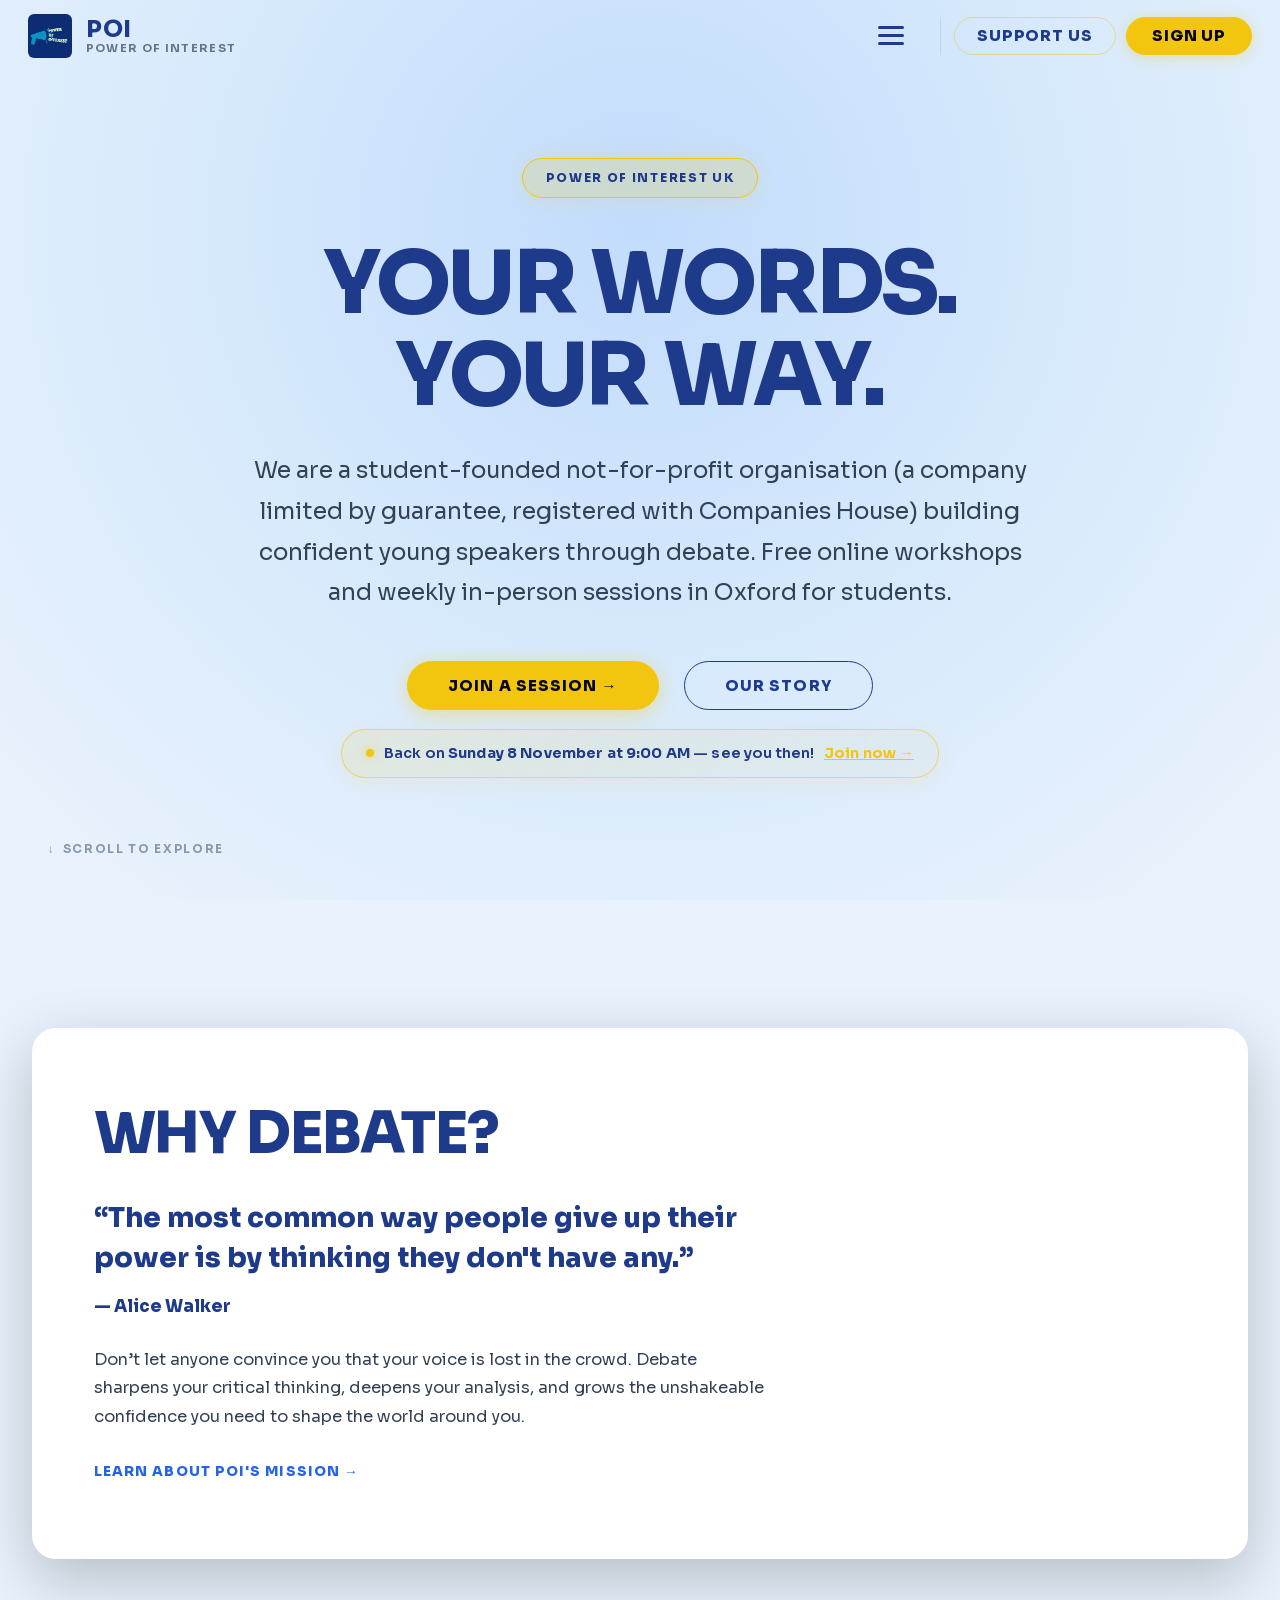
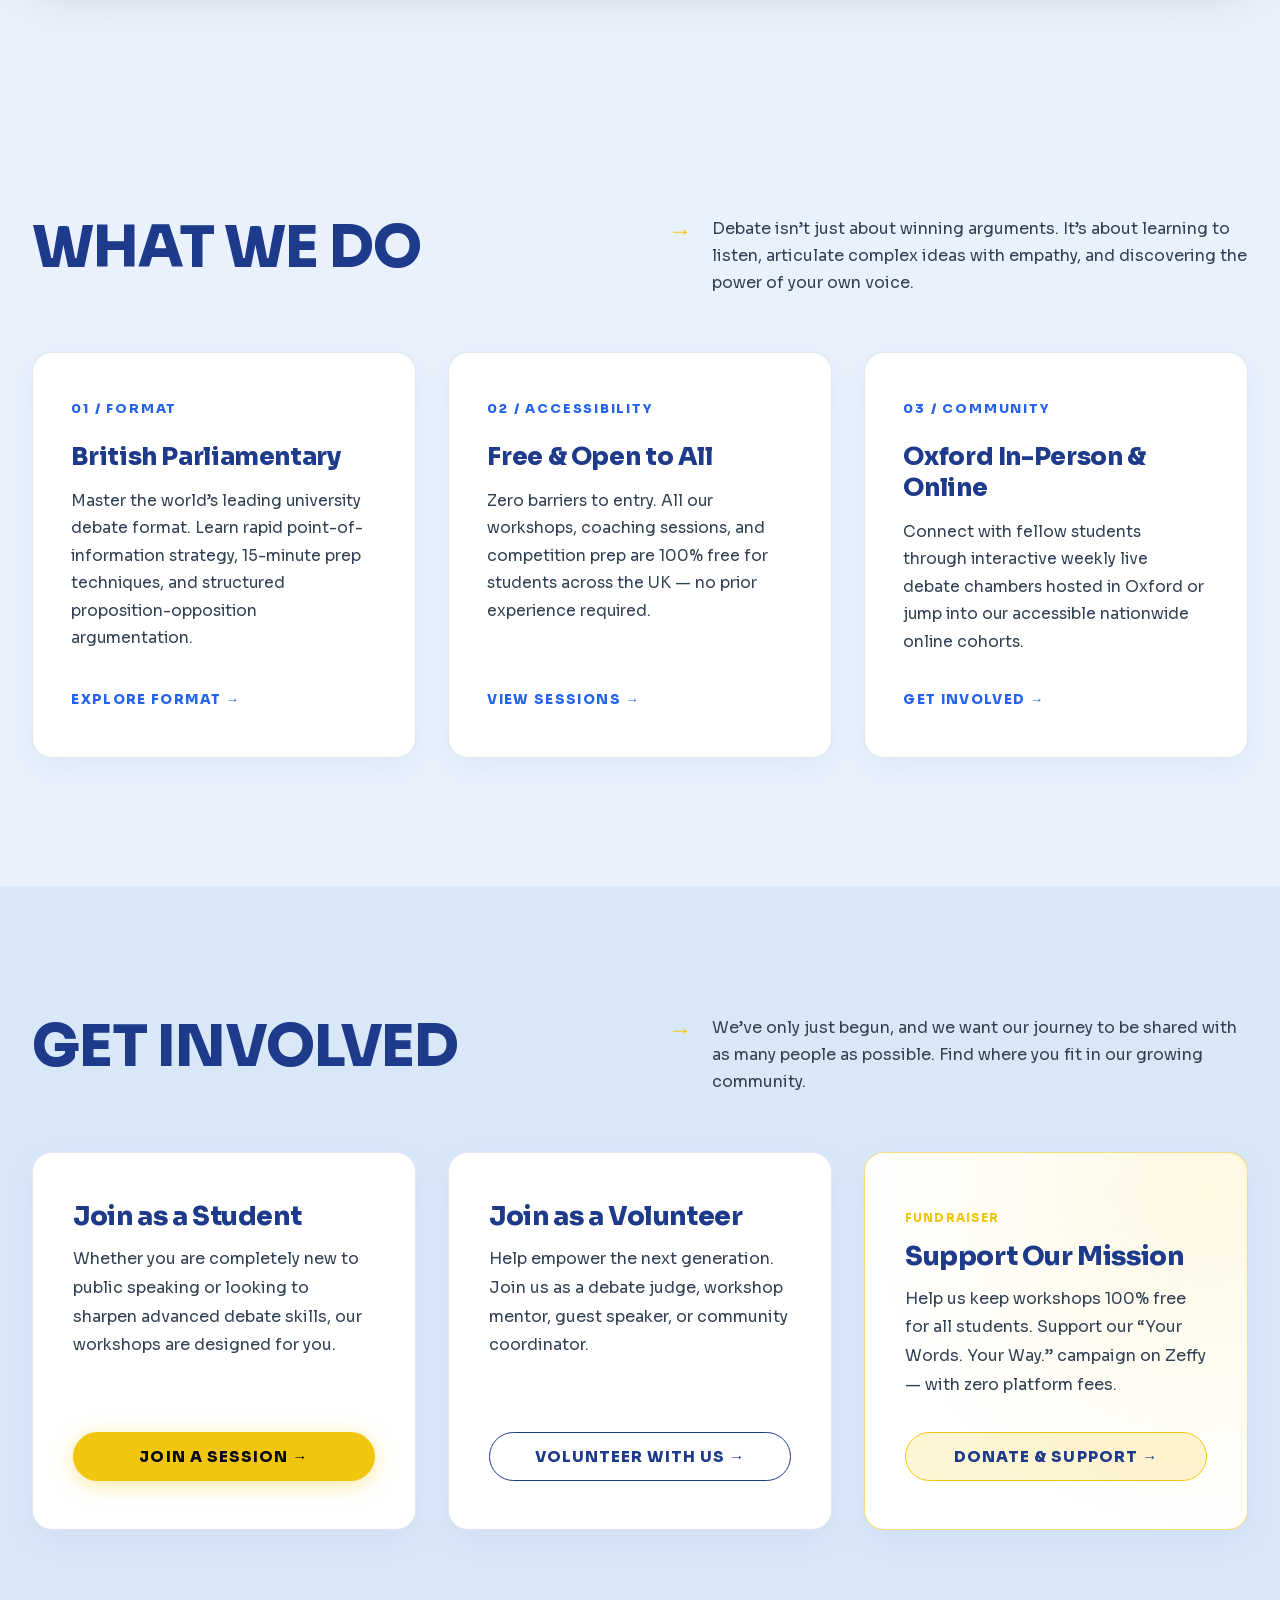
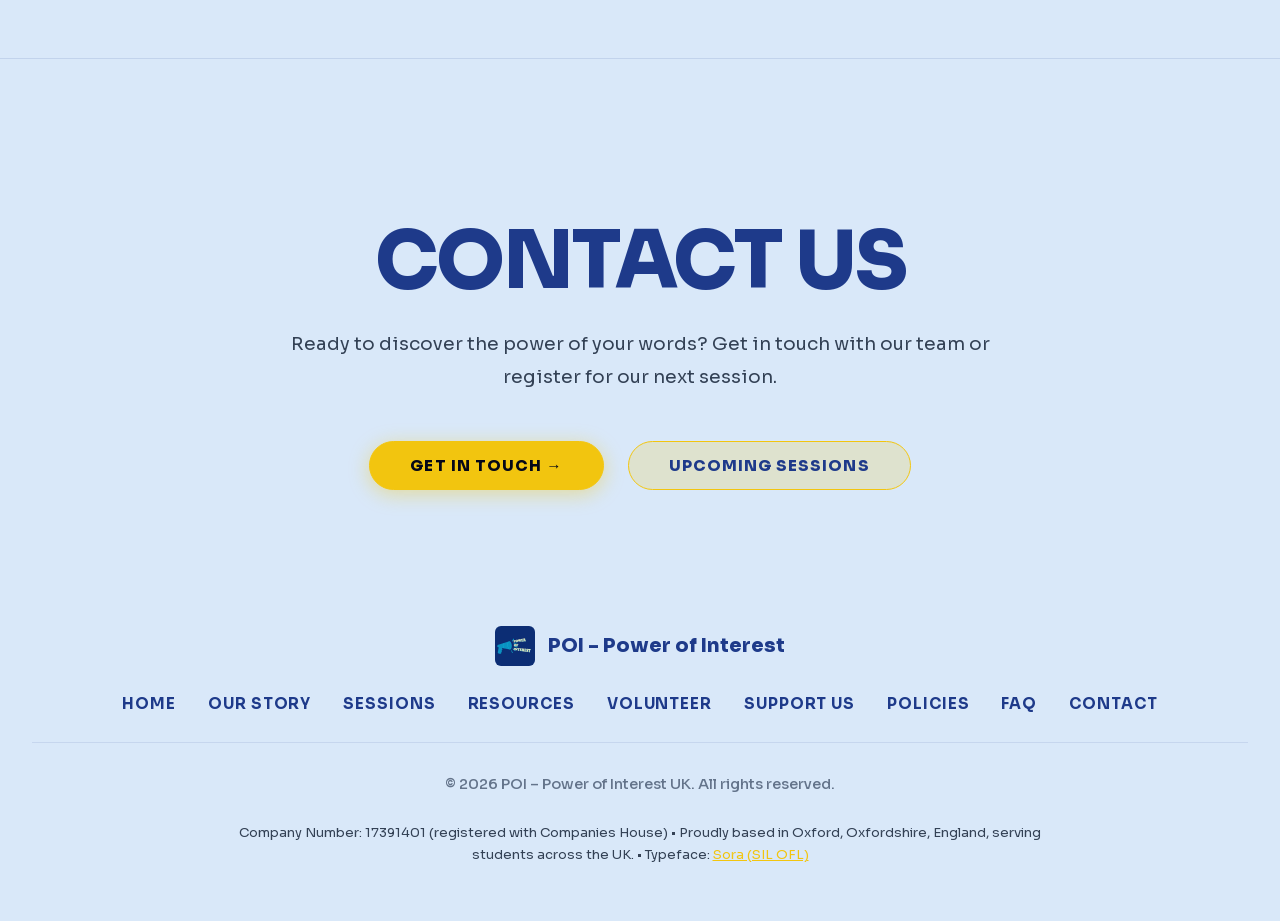
==== commit 1782d52d: "Update sessions banners to back on 8 Nov, rename Donate to Support Us" ====
--- a/index.html
+++ b/index.html
@@ -101,7 +101,7 @@
       <nav class="nav" role="navigation" aria-label="Main navigation">
 
         <div class="nav-actions">
-          <a href="https://www.zeffy.com/en-GB/donation-form/your-words-your-way" target="_blank" rel="noopener noreferrer" class="nav-btn-donate">Donate</a>
+          <a href="https://www.zeffy.com/en-GB/donation-form/your-words-your-way" target="_blank" rel="noopener noreferrer" class="nav-btn-donate">Support Us</a>
           <a href="sessions.html" class="nav-cta">Sign Up</a>
         </div>
       </nav>
@@ -140,7 +140,7 @@
       <!-- ===== ANNOUNCEMENT CALLOUT ===== -->
       <div class="hero-announcement">
         <span class="announcement-dot"></span>
-        <span>Online sessions are <strong>paused 25 Oct &amp; 1 Nov</strong> &mdash; back <strong>Sunday 8 November</strong>. In-person sessions coming soon!</span>
+        <span>Back on <strong>Sunday 8 November at 9:00 AM</strong> &mdash; see you then!</span>
         <a href="sessions.html">Join now &rarr;</a>
       </div>
     </div>
@@ -296,7 +296,7 @@
           <a href="sessions.html">Sessions</a>
           <a href="resources.html">Resources</a>
           <a href="volunteering.html">Volunteer</a>
-          <a href="https://www.zeffy.com/en-GB/donation-form/your-words-your-way" target="_blank" rel="noopener noreferrer">Donate</a>
+          <a href="https://www.zeffy.com/en-GB/donation-form/your-words-your-way" target="_blank" rel="noopener noreferrer">Support Us</a>
           <a href="policies.html">Policies</a>
           <a href="faq.html">FAQ</a>
           <a href="contact.html">Contact</a>
--- a/styles.css
+++ b/styles.css
@@ -794,11 +794,11 @@
   display: inline-flex;
   align-items: center;
   justify-content: center;
-  padding: 0.52rem 1.15rem !important;
+  padding: 0.65rem 1.35rem !important;
   border-radius: var(--radius-full);
   font-family: 'Sora', sans-serif;
   font-weight: 800 !important;
-  font-size: 0.84rem !important;
+  font-size: 0.96rem !important;
   letter-spacing: 0.06em !important;
   text-transform: uppercase;
   color: var(--heading-color) !important;
@@ -831,10 +831,10 @@
   background: var(--yellow);
   color: #060818 !important;
   font-weight: 800 !important;
-  font-size: 0.84rem !important;
+  font-size: 0.96rem !important;
   letter-spacing: 0.06em !important;
   border-radius: var(--radius-full);
-  padding: 0.52rem 1.35rem !important;
+  padding: 0.65rem 1.55rem !important;
   margin-left: 0;
   box-shadow: 0 2px 14px rgba(242, 197, 15, 0.35);
   border: 1.5px solid var(--yellow);
@@ -1773,11 +1773,25 @@
 }
 
 @media (max-width: 960px) {
-  .nav { display: none; }
+  /* Phone/tablet: keep Donate visible in the header; Sign Up stays in the menu */
+  .nav { display: flex; margin-left: auto; }
+  .nav-actions { margin-left: 0; padding-left: 0; border-left: none; }
+  .nav-actions .nav-cta { display: none; }
+  .mobile-nav-actions .btn-outline-yellow { display: none; }
+  .header-inner { gap: 0.6rem; }
+  .nav .nav-btn-donate { padding: 0.5rem 1rem !important; font-size: 0.85rem !important; }
+}
+
+@media (max-width: 400px) {
+  .brand-sub { display: none; }
 }
 
 /* Desktop: menu opens as a dropdown panel under the three-line button */
 @media (min-width: 961px) {
+  /* Donate + Sign Up sit at the far right, after the menu button */
+  .nav { order: 2; }
+  .hamburger { order: 1; margin-left: auto; }
+  .nav-actions { margin-left: 0.5rem; padding-left: 0.85rem; }
   .mobile-nav {
     position: absolute;
     top: 100%;
